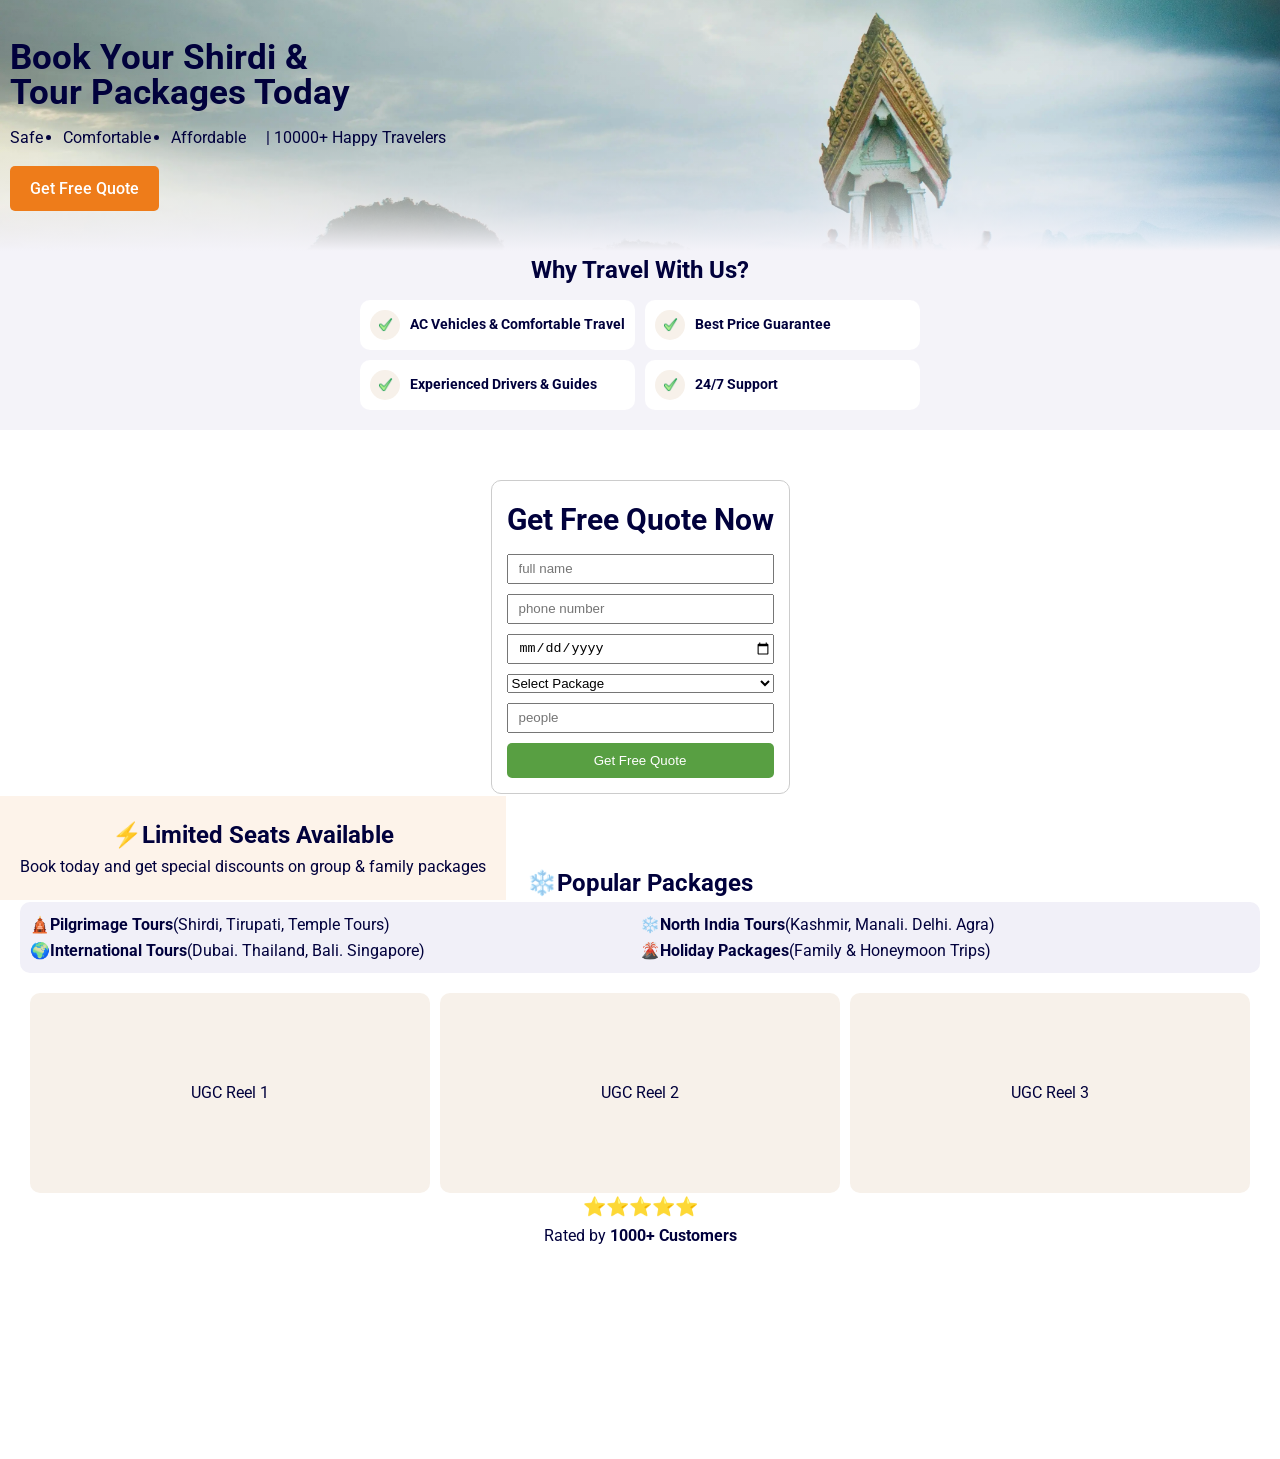
==== index.html @ a878d794 "Update phone form styles and adjust layout for improved user experience" ====
<!doctype html>
<html lang="en">

<head>
    <meta charset="UTF-8" />
    <meta name="viewport" content="width=device-width, initial-scale=1.0" />
    <title>Document</title>
    <link rel="preconnect" href="https://fonts.googleapis.com" />
    <link rel="preconnect" href="https://fonts.gstatic.com" crossorigin />
    <link href="https://fonts.googleapis.com/css2?family=Roboto:wght@100..900&display=swap" rel="stylesheet" />
    <link rel="stylesheet" href="./css/main.css" />
</head>

<body>
    <main>
        <section class="hero-section">
            <h1>
                Book Your Shirdi & <br />
                Tour Packages Today
            </h1>
            <ul class="pointers">
                <li class="point">Safe</li>
                <li class="point">Comfortable</li>
                <li class="point">affordable</li>
                <p> <span>|</span> 10000+ Happy Travelers</;>
            </ul>

            <a class="btn btn-primary" href="#formArea">Get Free Quote</a>
        </section>

        <section class="why-with-us">
            <h2>Why Travel With Us?</h2>
            <div class="reasons">
                <div class="reason-card">
                    <div class="icon">
                        <img src="./images/check-mark.webp" alt="">
                    </div>
                    <h4>AC Vehicles &
                        Comfortable Travel</h4>
                </div>
                <div class="reason-card">
                    <div class="icon">
                        <img src="./images/check-mark.webp" alt="">
                    </div>
                    <h4>Best Price
                        Guarantee</h4>

                </div>
                <div class="reason-card">
                    <div class="icon">
                        <img src="./images/check-mark.webp" alt="">
                    </div>
                    <h4>Experienced Drivers & Guides</h4>
                </div>
                <div class="reason-card">
                    <div class="icon">
                        <img src="./images/check-mark.webp" alt="">
                    </div>
                    <h4>24/7 Support</h4>
                </div>
            </div>
        </section>


        <div class="phone-form" id="formArea">
            <form action="">
                <h5>Get Free Quote Now</h5>
                <input type="text" name="name" placeholder="full name" id="">
                <input type="number" name="name" placeholder="phone number" id="">
                <input type="date" name="name" placeholder="phone number" id="">
                <select name="" id="">
                    <option value="0">Select Package</option>
                    <option value="1">Pilgrimage Tours</option>
                    <option value="2">North India Tours</option>
                    <option value="3">International Tours</option>
                    <option value="4">Holiday Packages</option>
                </select>
                <input type="number" name="people" placeholder="people" id="">
                <button type="submit" class="btn btn-success">Get Free Quote</button>

            </form>
        </div>


        <section class="popular">
            <h2>❄️Popular Packages</h2>

            <div class="popular-container">
                <div class="left">
                    <div class="popular-card">
                        <span>🛕</span>
                        <div class="text-container">
                            <h4>Pilgrimage Tours</h4>
                            <p>(Shirdi, Tirupati, Temple Tours)</p>
                        </div>
                    </div>
                    <div class="popular-card">
                        <span>❄️</span>
                        <div class="text-container">
                            <h4>North India Tours</h4>
                            <p>(Kashmir, Manali. Delhi. Agra)</p>
                        </div>
                    </div>
                    <div class="popular-card">
                        <span>🌍</span>
                        <div class="text-container">
                            <h4>International Tours</h4>
                            <p>(Dubai. Thailand, Bali. Singapore)</p>
                        </div>
                    </div>
                    <div class="popular-card">
                        <span>🌋</span>
                        <div class="text-container">
                            <h4>Holiday Packages</h4>
                            <p>(Family & Honeymoon Trips)</p>
                        </div>
                    </div>
                </div>
                <div class="right">
                    <div class="reels-container">
                        <div class="reel">
                            <p>UGC Reel 1</p>
                        </div>
                        <div class="reel">
                            <p>UGC Reel 2</p>
                        </div>
                        <div class="reel">
                            <p>UGC Reel 3</p>
                        </div>
                    </div>
                    <div class="star-container">
                        <h3>⭐⭐⭐⭐⭐</h3>
                        <p>Rated by <strong>1000+ Customers</strong></p>
                    </div>
                </div>
            </div>

        </section>


        <section class="limited">
            <h2>⚡Limited Seats Available</h2>
            <p>Book today and get special discounts on group & family packages</p>
        </section>


        <section class="get-quote">
            <div class="left">
                <h2>Get Free Quote Now</h2>
                <ul>
                    <li>Full Name</li>
                    <li>Phone Number</li>
                    <li>Travel Date</li>
                    <li>Number of People</li>
                </ul>
            </div>
            <div class="right">
                <h5>Get Free Quote Now</h5>
                <form action="">

                    <input type="text" name="name" placeholder="full name" id="">
                    <input type="number" name="name" placeholder="phone number" id="">
                    <input type="date" name="name" placeholder="phone number" id="">
                    <select name="" id="">
                        <option value="0">Select Package</option>
                        <option value="1">Pilgrimage Tours</option>
                        <option value="2">North India Tours</option>
                        <option value="3">International Tours</option>
                        <option value="4">Holiday Packages</option>
                    </select>
                    <input type="number" name="people" placeholder="people" id="">
                    <button type="submit" class="btn btn-success">Get Free Quote</button>

                </form>
            </div>
        </section>

    </main>
</body>

</html>
---- css/main.css ----
:root {
  --base: #f4f3f9;
  --primary: #ee7c1a;
  --text: #01013c;
  --body-font: "Roboto", sans-serif;
  --header-font: "Roboto", sans-serif;
}

*,
*::before,
*::after {
  margin: 0;
  padding: 0;
  box-sizing: border-box;
}

body {
  font-family: var(--body-font);
  background-color: var(--base);
  color: var(--text);
  line-height: 1.6;
}

.container {
  width: 90%;
  max-width: 1200px;
  margin: 0 auto;
}

input {
  height: 30px;
  padding-inline-start: 10px;
}

.btn {
  display: inline-block;
  padding: 10px 20px;
  background-color: var(--primary);
  color: #ffffff;
  text-decoration: none;
  border-radius: 5px;
  transition: background-color 0.3s ease;
  border: none;
  font-weight: 500;
}
.btn:hover {
  cursor: pointer;
  background-color: #01013c;
}
.btn.btn-success {
  background: #589f42;
}

.hero-section {
  background: linear-gradient(180deg, rgba(249, 245, 225, 0.147) 0%, rgba(245, 138, 92, 0) 50%, rgba(244, 243, 249, 0.3411764706) 70%, #f4f3f9 100%), url("../images/image2.webp");
  background-position: center;
  background-size: cover;
  background-repeat: no-repeat;
  padding: 40px 10px;
  display: flex;
  flex-direction: column;
  gap: 15px;
  align-items: flex-start;
}
.hero-section h1 {
  font-size: 35px;
  line-height: 1;
}
.hero-section .pointers {
  display: flex;
  flex-wrap: wrap;
  width: 70%;
  gap: 10px 20px;
}
.hero-section .pointers .point {
  text-transform: capitalize;
  list-style: none;
}
.hero-section .pointers .point:nth-child(2) {
  list-style: disc !important;
}
.hero-section .pointers .point:nth-child(3) {
  list-style: disc !important;
}

.why-with-us {
  display: flex;
  flex-direction: column;
  justify-content: center;
  align-items: center;
  margin-block-start: -20px;
  padding: 20px 20px;
  border-top: none;
}
.why-with-us .reasons {
  margin-top: 10px;
  display: grid;
  grid-template-columns: repeat(2, 1fr);
  gap: 10px;
}
.why-with-us .reasons .reason-card {
  padding: 10px;
  background: #fff;
  display: grid;
  grid-template-columns: auto 1fr;
  justify-content: center;
  align-items: center;
  gap: 10px;
  border-radius: 10px;
}
.why-with-us .reasons .reason-card .icon {
  background: #f7f1ea;
  width: 30px;
  height: 30px;
  display: flex;
  justify-content: center;
  align-items: center;
  border-radius: 50%;
}
.why-with-us .reasons .reason-card .icon img {
  width: 50%;
  height: 50%;
}
.why-with-us .reasons .reason-card h4 {
  font-size: 14px;
}

.phone-form {
  display: flex;
  flex-direction: column;
  align-items: center;
  justify-content: center;
  background: #fff;
  padding: 40px 0;
}
.phone-form h5 {
  text-align: center;
  font-size: 30px;
}
.phone-form form {
  margin-top: 10px;
  border: 1px solid #ccc;
  padding: 15px;
  border-radius: 10px;
  display: flex;
  flex-direction: column;
  gap: 10px;
}

.popular {
  background: #fff;
  padding: 30px 20px 200px 20px;
}
.popular h2 {
  text-align: center;
}
.popular .popular-container {
  display: grid;
  grid-template-columns: repeat(1, 1fr);
  gap: 10px;
}
.popular .popular-container .left {
  background: #f1f0f8;
  border-radius: 10px;
  padding: 10px;
  display: grid;
  grid-template-columns: repeat(2, 1fr);
}
.popular .popular-container .left .popular-card {
  display: flex;
}
.popular .popular-container .left .popular-card .text-container {
  display: flex;
  flex-wrap: wrap;
}
.popular .popular-container .right {
  border-radius: 10px;
  padding: 10px;
}
.popular .popular-container .right .reels-container {
  display: grid;
  grid-template-columns: repeat(3, 1fr);
  gap: 10px;
}
.popular .popular-container .right .reels-container .reel {
  height: 200px;
  display: flex;
  justify-content: center;
  align-items: center;
  text-align: center;
  border-radius: 10px;
  background: #f7f1ea;
}
.popular .popular-container .right .star-container {
  display: flex;
  justify-content: center;
  align-items: center;
  flex-direction: column;
  text-align: center;
}

.limited {
  display: flex;
  justify-content: center;
  align-items: center;
  text-align: center;
  flex-direction: column;
  background: #fdf3ea;
  padding: 20px;
  position: fixed;
  bottom: 0px;
}

.get-quote {
  display: flex;
  align-items: center;
  justify-content: center;
  background: #fff;
  padding: 40px 0;
  flex-wrap: wrap;
  display: none;
}
.get-quote .left ul {
  list-style: disc !important;
}
.get-quote .right {
  border: 1px solid #ccc;
  padding: 15px;
  border-radius: 10px;
  display: flex;
  flex-direction: column;
  gap: 10px;
}
.get-quote .right form {
  display: flex;
  flex-direction: column;
  gap: 10px;
}/*# sourceMappingURL=main.css.map */
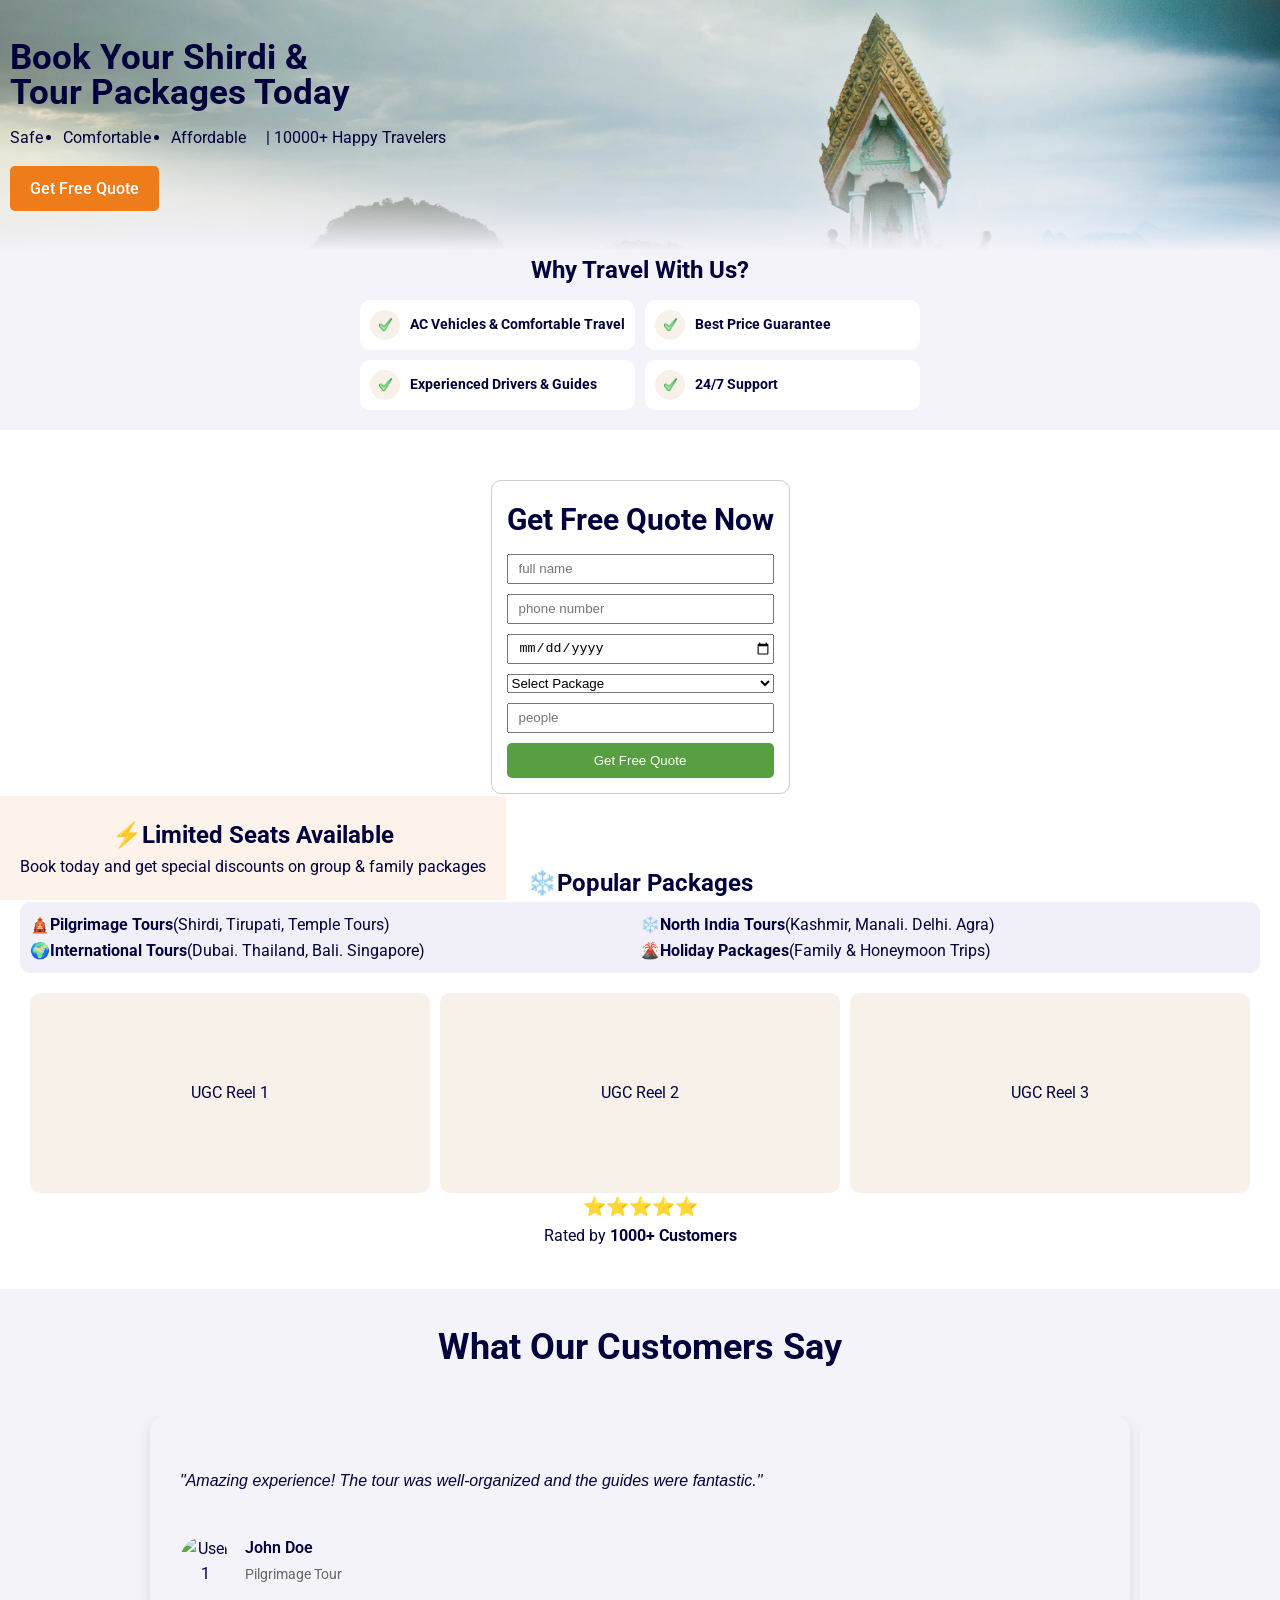
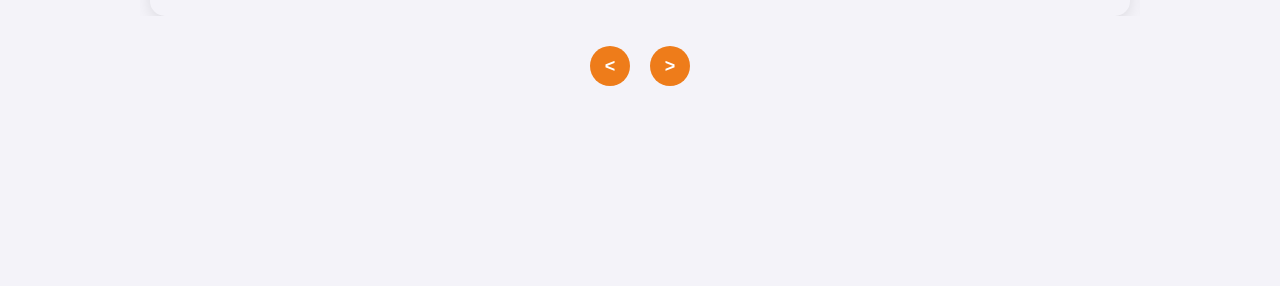
==== commit a890331c: "Add testimonials section with slider functionality and update styles" ====
--- a/index.html
+++ b/index.html
@@ -138,6 +138,152 @@
         </section>
 
 
+        <section class="testimonials">
+            <h2>What Our Customers Say</h2>
+            <div class="testimonial-slider">
+                <div class="testimonial-track">
+                    <div class="testimonial-card">
+                        <div class="testimonial-content">
+                            <p>"Amazing experience! The tour was well-organized and the guides were fantastic."</p>
+                            <div class="testimonial-author">
+                                <img src="./images/user1.jpg" alt="User 1">
+                                <div>
+                                    <h4>John Doe</h4>
+                                    <span>Pilgrimage Tour</span>
+                                </div>
+                            </div>
+                        </div>
+                    </div>
+                    <div class="testimonial-card">
+                        <div class="testimonial-content">
+                            <p>"Best travel agency ever! Safe, comfortable, and affordable. Highly recommend!"</p>
+                            <div class="testimonial-author">
+                                <img src="./images/user2.jpg" alt="User 2">
+                                <div>
+                                    <h4>Jane Smith</h4>
+                                    <span>North India Tour</span>
+                                </div>
+                            </div>
+                        </div>
+                    </div>
+                    <div class="testimonial-card">
+                        <div class="testimonial-content">
+                            <p>"The international tour was unforgettable. Great service and beautiful destinations."</p>
+                            <div class="testimonial-author">
+                                <img src="./images/user3.jpg" alt="User 3">
+                                <div>
+                                    <h4>Mike Johnson</h4>
+                                    <span>International Tour</span>
+                                </div>
+                            </div>
+                        </div>
+                    </div>
+                    <div class="testimonial-card">
+                        <div class="testimonial-content">
+                            <p>"Family trip was perfect. Everything was taken care of. Thank you!"</p>
+                            <div class="testimonial-author">
+                                <img src="./images/user4.jpg" alt="User 4">
+                                <div>
+                                    <h4>Sarah Wilson</h4>
+                                    <span>Holiday Package</span>
+                                </div>
+                            </div>
+                        </div>
+                    </div>
+                    <div class="testimonial-card">
+                        <div class="testimonial-content">
+                            <p>"Professional drivers and experienced guides made our pilgrimage memorable."</p>
+                            <div class="testimonial-author">
+                                <img src="./images/user5.jpg" alt="User 5">
+                                <div>
+                                    <h4>David Brown</h4>
+                                    <span>Pilgrimage Tour</span>
+                                </div>
+                            </div>
+                        </div>
+                    </div>
+                    <div class="testimonial-card">
+                        <div class="testimonial-content">
+                            <p>"Kashmir was breathtaking! The agency handled everything smoothly."</p>
+                            <div class="testimonial-author">
+                                <img src="./images/user6.jpg" alt="User 6">
+                                <div>
+                                    <h4>Emily Davis</h4>
+                                    <span>North India Tour</span>
+                                </div>
+                            </div>
+                        </div>
+                    </div>
+                    <div class="testimonial-card">
+                        <div class="testimonial-content">
+                            <p>"Dubai trip exceeded expectations. Luxury and comfort at its best."</p>
+                            <div class="testimonial-author">
+                                <img src="./images/user7.jpg" alt="User 7">
+                                <div>
+                                    <h4>Chris Taylor</h4>
+                                    <span>International Tour</span>
+                                </div>
+                            </div>
+                        </div>
+                    </div>
+                    <div class="testimonial-card">
+                        <div class="testimonial-content">
+                            <p>"Honeymoon package was romantic and stress-free. Will book again!"</p>
+                            <div class="testimonial-author">
+                                <img src="./images/user8.jpg" alt="User 8">
+                                <div>
+                                    <h4>Amy Anderson</h4>
+                                    <span>Holiday Package</span>
+                                </div>
+                            </div>
+                        </div>
+                    </div>
+                    <!-- Duplicate first 3 cards for seamless loop on desktop -->
+                    <div class="testimonial-card">
+                        <div class="testimonial-content">
+                            <p>"Amazing experience! The tour was well-organized and the guides were fantastic."</p>
+                            <div class="testimonial-author">
+                                <img src="./images/user1.jpg" alt="User 1">
+                                <div>
+                                    <h4>John Doe</h4>
+                                    <span>Pilgrimage Tour</span>
+                                </div>
+                            </div>
+                        </div>
+                    </div>
+                    <div class="testimonial-card">
+                        <div class="testimonial-content">
+                            <p>"Best travel agency ever! Safe, comfortable, and affordable. Highly recommend!"</p>
+                            <div class="testimonial-author">
+                                <img src="./images/user2.jpg" alt="User 2">
+                                <div>
+                                    <h4>Jane Smith</h4>
+                                    <span>North India Tour</span>
+                                </div>
+                            </div>
+                        </div>
+                    </div>
+                    <div class="testimonial-card">
+                        <div class="testimonial-content">
+                            <p>"The international tour was unforgettable. Great service and beautiful destinations."</p>
+                            <div class="testimonial-author">
+                                <img src="./images/user3.jpg" alt="User 3">
+                                <div>
+                                    <h4>Mike Johnson</h4>
+                                    <span>International Tour</span>
+                                </div>
+                            </div>
+                        </div>
+                    </div>
+                </div>
+            </div>
+            <div class="slider-controls">
+                <button class="prev-btn">&lt;</button>
+                <button class="next-btn">&gt;</button>
+            </div>
+        </section>
+
+
         <section class="limited">
             <h2>⚡Limited Seats Available</h2>
             <p>Book today and get special discounts on group & family packages</p>
@@ -176,6 +322,7 @@
         </section>
 
     </main>
+    <script src="./script.js"></script>
 </body>
 
 </html>
--- a/css/main.css
+++ b/css/main.css
@@ -149,7 +149,7 @@
 
 .popular {
   background: #fff;
-  padding: 30px 20px 200px 20px;
+  padding: 30px 20px;
 }
 .popular h2 {
   text-align: center;
@@ -197,6 +197,100 @@
   align-items: center;
   flex-direction: column;
   text-align: center;
+}
+
+.testimonials {
+  background: var(--light-bg);
+  padding: 30px 20px 200px 20px;
+  text-align: center;
+}
+.testimonials h2 {
+  font-size: 36px;
+  font-weight: 700;
+  color: var(--text);
+  margin-bottom: 40px;
+}
+.testimonials .testimonial-slider {
+  overflow: hidden;
+  position: relative;
+  width: 100%;
+  max-width: 1000px;
+  margin: 0 auto;
+}
+.testimonials .testimonial-track {
+  display: flex;
+  transition: transform 0.5s ease-in-out;
+}
+.testimonials .testimonial-card {
+  flex: 0 0 100%;
+  padding: 0 10px;
+  box-sizing: border-box;
+}
+.testimonials .testimonial-card .testimonial-content {
+  background: var(--accent-bg);
+  padding: 30px;
+  border-radius: 15px;
+  box-shadow: 0 4px 15px rgba(0, 0, 0, 0.1);
+  height: 200px;
+  display: flex;
+  flex-direction: column;
+  justify-content: space-between;
+}
+.testimonials .testimonial-card .testimonial-content p {
+  font-size: 16px;
+  font-style: italic;
+  color: var(--text);
+  margin: 0;
+  flex-grow: 1;
+  display: flex;
+  align-items: center;
+}
+.testimonials .testimonial-card .testimonial-content .testimonial-author {
+  display: flex;
+  align-items: center;
+  gap: 15px;
+  margin-top: 20px;
+}
+.testimonials .testimonial-card .testimonial-content .testimonial-author img {
+  width: 50px;
+  height: 50px;
+  border-radius: 50%;
+  -o-object-fit: cover;
+     object-fit: cover;
+}
+.testimonials .testimonial-card .testimonial-content .testimonial-author div {
+  text-align: left;
+}
+.testimonials .testimonial-card .testimonial-content .testimonial-author div h4 {
+  font-size: 16px;
+  font-weight: 600;
+  color: var(--text);
+  margin: 0;
+}
+.testimonials .testimonial-card .testimonial-content .testimonial-author div span {
+  font-size: 14px;
+  color: #666;
+}
+.testimonials .slider-controls {
+  margin-top: 30px;
+  display: flex;
+  justify-content: center;
+  gap: 20px;
+}
+.testimonials .slider-controls button {
+  background: var(--primary);
+  color: white;
+  border: none;
+  width: 40px;
+  height: 40px;
+  border-radius: 50%;
+  cursor: pointer;
+  font-size: 18px;
+  font-weight: bold;
+  transition: background-color 0.3s ease;
+}
+.testimonials .slider-controls button:hover {
+  background: var(--text);
 }
 
 .limited {
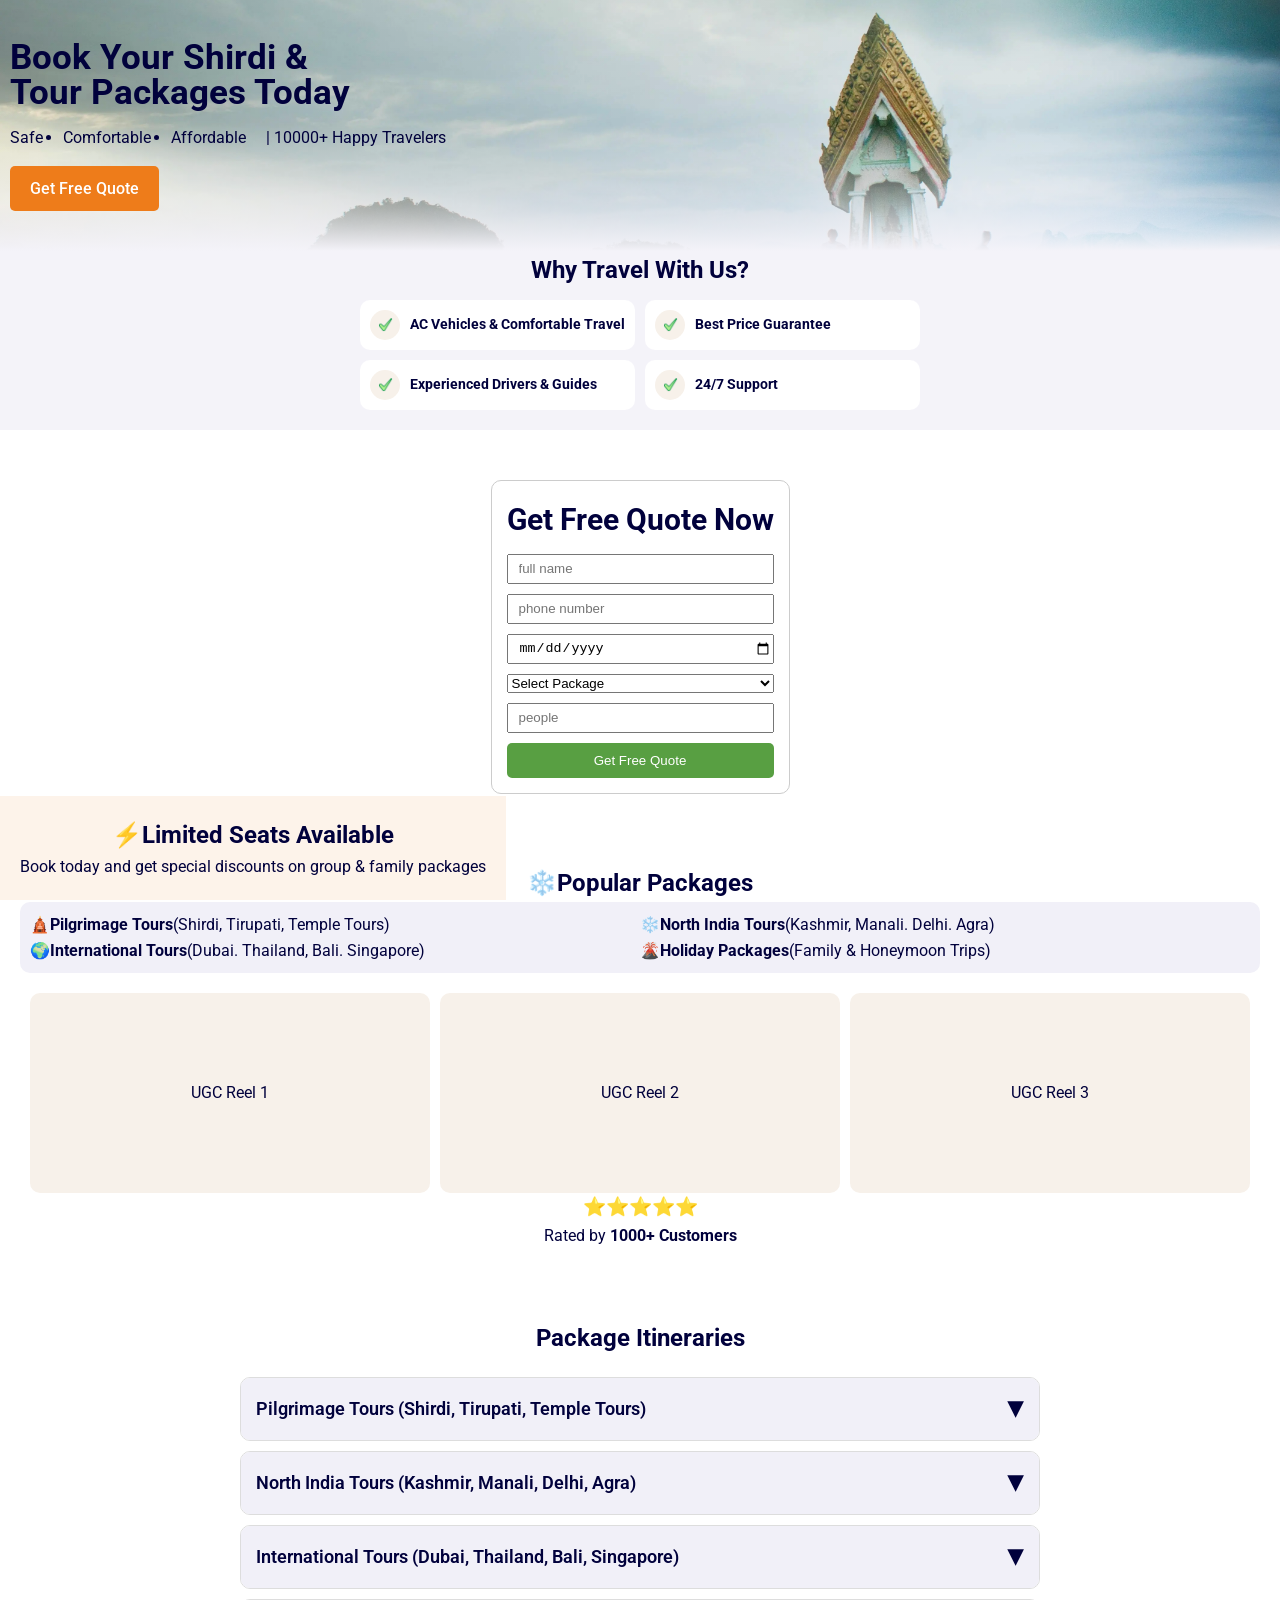
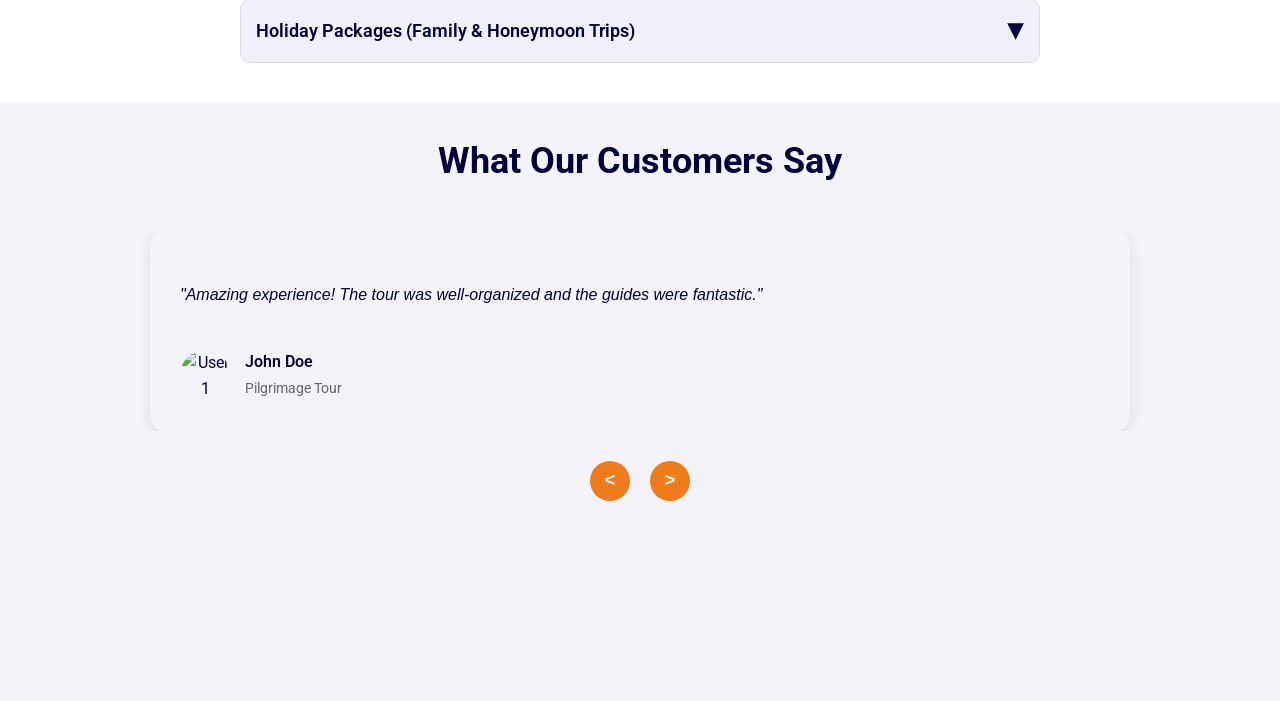
==== commit eca932de: "Add itineraries section with accordion functionality and styles" ====
--- a/index.html
+++ b/index.html
@@ -138,6 +138,109 @@
         </section>
 
 
+        <section class="itineraries">
+            <h2>Package Itineraries</h2>
+            <div class="accordion-container">
+                <div class="accordion-item">
+                    <h3 class="accordion-header">Pilgrimage Tours (Shirdi, Tirupati, Temple Tours)<span
+                            class="arrow">▶</span></h3>
+                    <div class="accordion-content">
+                        <div class="day">
+                            <h4>Day 1: Arrival and Shirdi Visit</h4>
+                            <p>Arrival at Shirdi, visit Sai Baba Temple, evening aarti.</p>
+                        </div>
+                        <div class="day">
+                            <h4>Day 2: Tirupati Balaji Temple</h4>
+                            <p>Travel to Tirupati, darshan at Balaji Temple, accommodation.</p>
+                        </div>
+                        <div class="day">
+                            <h4>Day 3: Local Temples and Departure</h4>
+                            <p>Visit local temples, return journey.</p>
+                        </div>
+                    </div>
+                </div>
+                <div class="accordion-item">
+                    <h3 class="accordion-header">North India Tours (Kashmir, Manali, Delhi, Agra)<span
+                            class="arrow">▶</span></h3>
+                    <div class="accordion-content">
+                        <div class="day">
+                            <h4>Day 1: Delhi Arrival</h4>
+                            <p>Arrival in Delhi, visit Red Fort and India Gate.</p>
+                        </div>
+                        <div class="day">
+                            <h4>Day 2: Agra Taj Mahal</h4>
+                            <p>Travel to Agra, visit Taj Mahal and Agra Fort.</p>
+                        </div>
+                        <div class="day">
+                            <h4>Day 3: Manali</h4>
+                            <p>Fly to Manali, enjoy scenic views and local culture.</p>
+                        </div>
+                        <div class="day">
+                            <h4>Day 4: Kashmir</h4>
+                            <p>Travel to Kashmir, houseboat stay and gardens.</p>
+                        </div>
+                        <div class="day">
+                            <h4>Day 5: Departure</h4>
+                            <p>Return journey from Srinagar.</p>
+                        </div>
+                    </div>
+                </div>
+                <div class="accordion-item">
+                    <h3 class="accordion-header">International Tours (Dubai, Thailand, Bali, Singapore)<span
+                            class="arrow">▶</span></h3>
+                    <div class="accordion-content">
+                        <div class="day">
+                            <h4>Day 1-2: Dubai</h4>
+                            <p>Burj Khalifa, Dubai Mall, desert safari.</p>
+                        </div>
+                        <div class="day">
+                            <h4>Day 3-4: Thailand</h4>
+                            <p>Bangkok temples, Phuket beaches.</p>
+                        </div>
+                        <div class="day">
+                            <h4>Day 5-6: Bali</h4>
+                            <p>Ubud rice terraces, beach relaxation.</p>
+                        </div>
+                        <div class="day">
+                            <h4>Day 7-8: Singapore</h4>
+                            <p>Gardens by the Bay, Sentosa Island.</p>
+                        </div>
+                        <div class="day">
+                            <h4>Day 9: Departure</h4>
+                            <p>Fly back home.</p>
+                        </div>
+                    </div>
+                </div>
+                <div class="accordion-item">
+                    <h3 class="accordion-header">Holiday Packages (Family & Honeymoon Trips)<span class="arrow">▶</span>
+                    </h3>
+                    <div class="accordion-content">
+                        <div class="day">
+                            <h4>Day 1: Arrival and Relaxation</h4>
+                            <p>Arrive at destination, check-in and relax.</p>
+                        </div>
+                        <div class="day">
+                            <h4>Day 2: Sightseeing</h4>
+                            <p>Visit local attractions, family activities.</p>
+                        </div>
+                        <div class="day">
+                            <h4>Day 3: Adventure or Leisure</h4>
+                            <p>Boat ride, hiking, or spa day.</p>
+                        </div>
+                        <div class="day">
+                            <h4>Day 4: Cultural Experience</h4>
+                            <p>Local cuisine, dance shows.</p>
+                        </div>
+                        <div class="day">
+                            <h4>Day 5: Departure</h4>
+                            <p>Memorable farewell.</p>
+                        </div>
+                    </div>
+                </div>
+            </div>
+        </section>
+
+
         <section class="testimonials">
             <h2>What Our Customers Say</h2>
             <div class="testimonial-slider">
--- a/css/main.css
+++ b/css/main.css
@@ -197,6 +197,73 @@
   align-items: center;
   flex-direction: column;
   text-align: center;
+}
+
+.itineraries {
+  background: #fff;
+  padding: 30px 20px;
+}
+.itineraries h2 {
+  text-align: center;
+  margin-bottom: 20px;
+}
+.itineraries .accordion-container {
+  max-width: 800px;
+  margin: 0 auto;
+}
+.itineraries .accordion-item {
+  margin-bottom: 10px;
+  border: 1px solid #ddd;
+  border-radius: 10px;
+  overflow: hidden;
+}
+.itineraries .accordion-item .accordion-header {
+  background: #f1f0f8;
+  padding: 15px;
+  margin: 0;
+  cursor: pointer;
+  font-size: 18px;
+  font-weight: 600;
+  transition: background-color 0.3s ease;
+  display: flex;
+  justify-content: space-between;
+  align-items: center;
+}
+.itineraries .accordion-item .accordion-header:hover {
+  background: #e0e0f0;
+}
+.itineraries .accordion-item .accordion-header .arrow {
+  font-size: 20px;
+  transition: transform 0.3s ease;
+  transform: rotate(90deg);
+}
+.itineraries .accordion-item.active .accordion-header .arrow {
+  transform: rotate(-90deg);
+}
+.itineraries .accordion-item.active .accordion-content {
+  max-height: 1000px;
+}
+.itineraries .accordion-item .accordion-content {
+  max-height: 0;
+  overflow: hidden;
+  transition: max-height 0.3s ease;
+  background: #fafafa;
+}
+.itineraries .accordion-item .accordion-content .day {
+  padding: 15px;
+  border-bottom: 1px solid #eee;
+}
+.itineraries .accordion-item .accordion-content .day:last-child {
+  border-bottom: none;
+}
+.itineraries .accordion-item .accordion-content .day h4 {
+  margin-bottom: 5px;
+  font-size: 16px;
+}
+.itineraries .accordion-item .accordion-content .day p {
+  margin: 0;
+  font-size: 14px;
+  color: #666;
 }
 
 .testimonials {
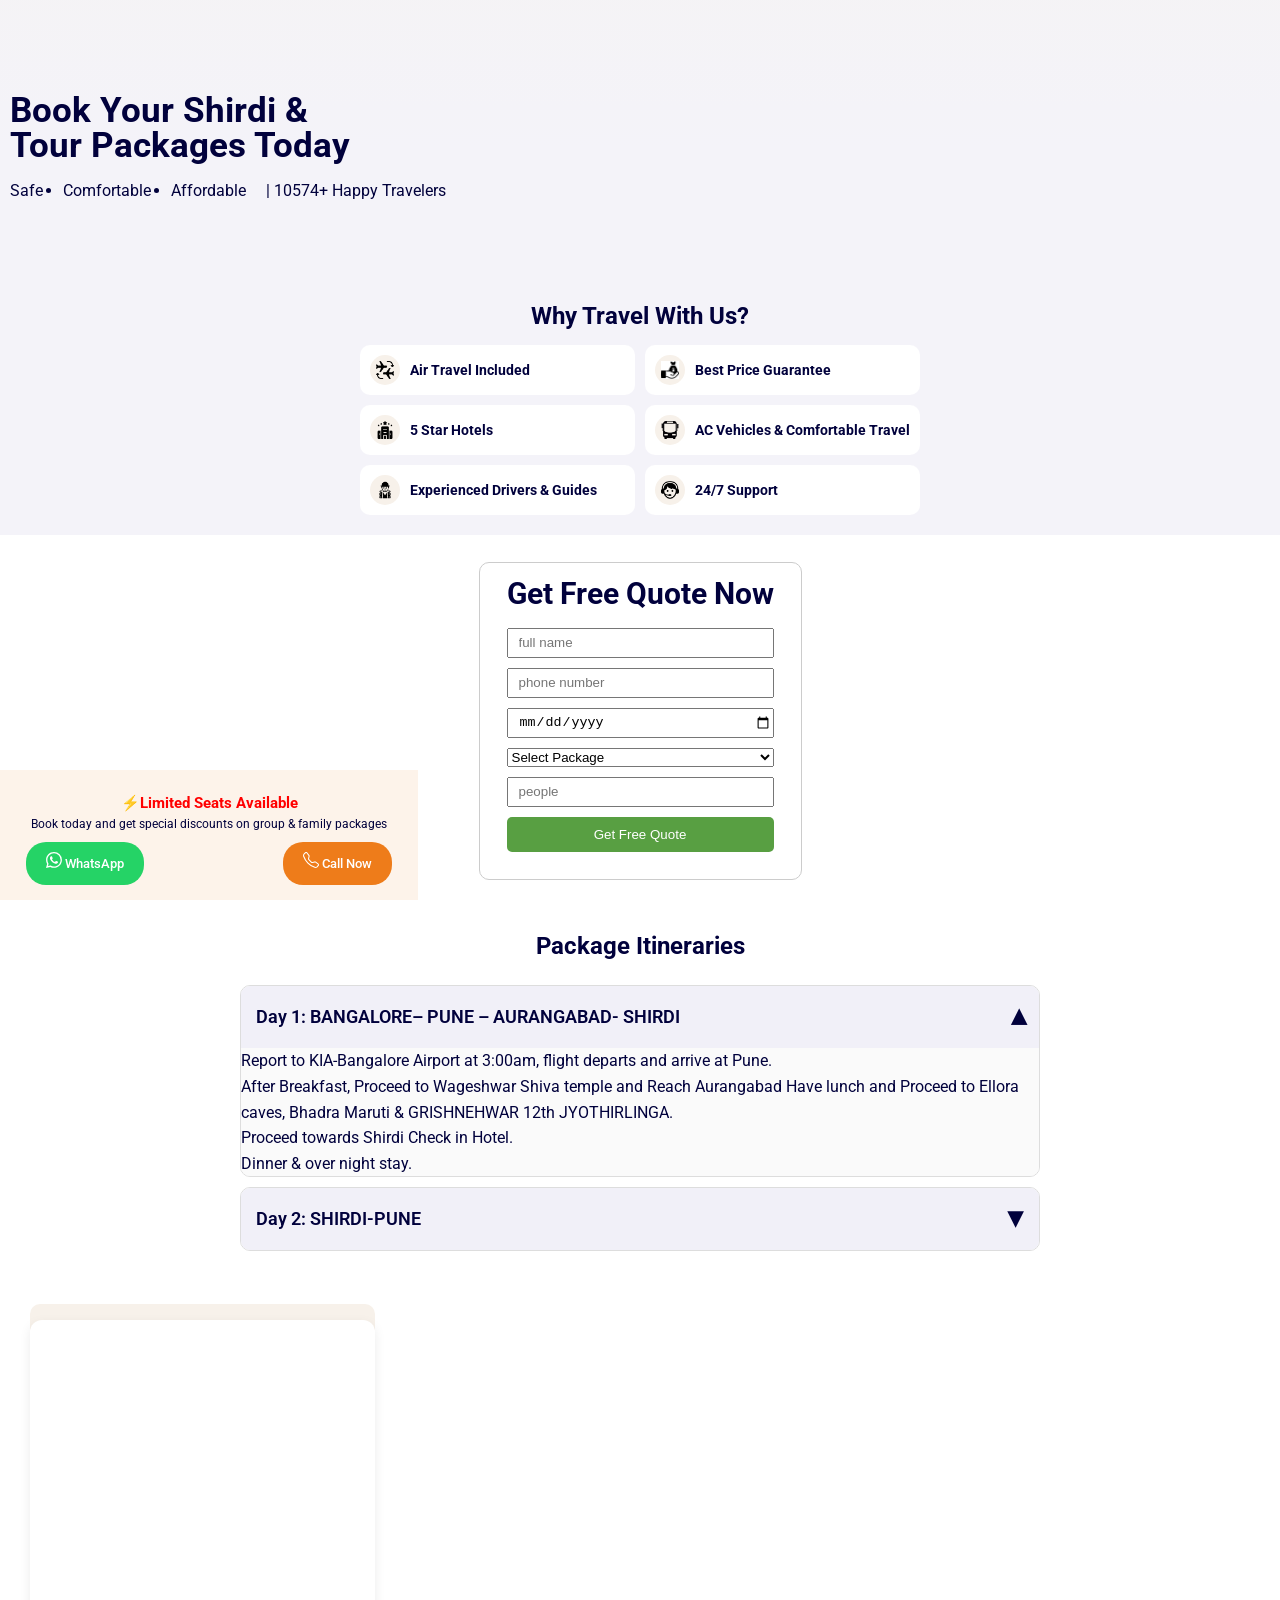
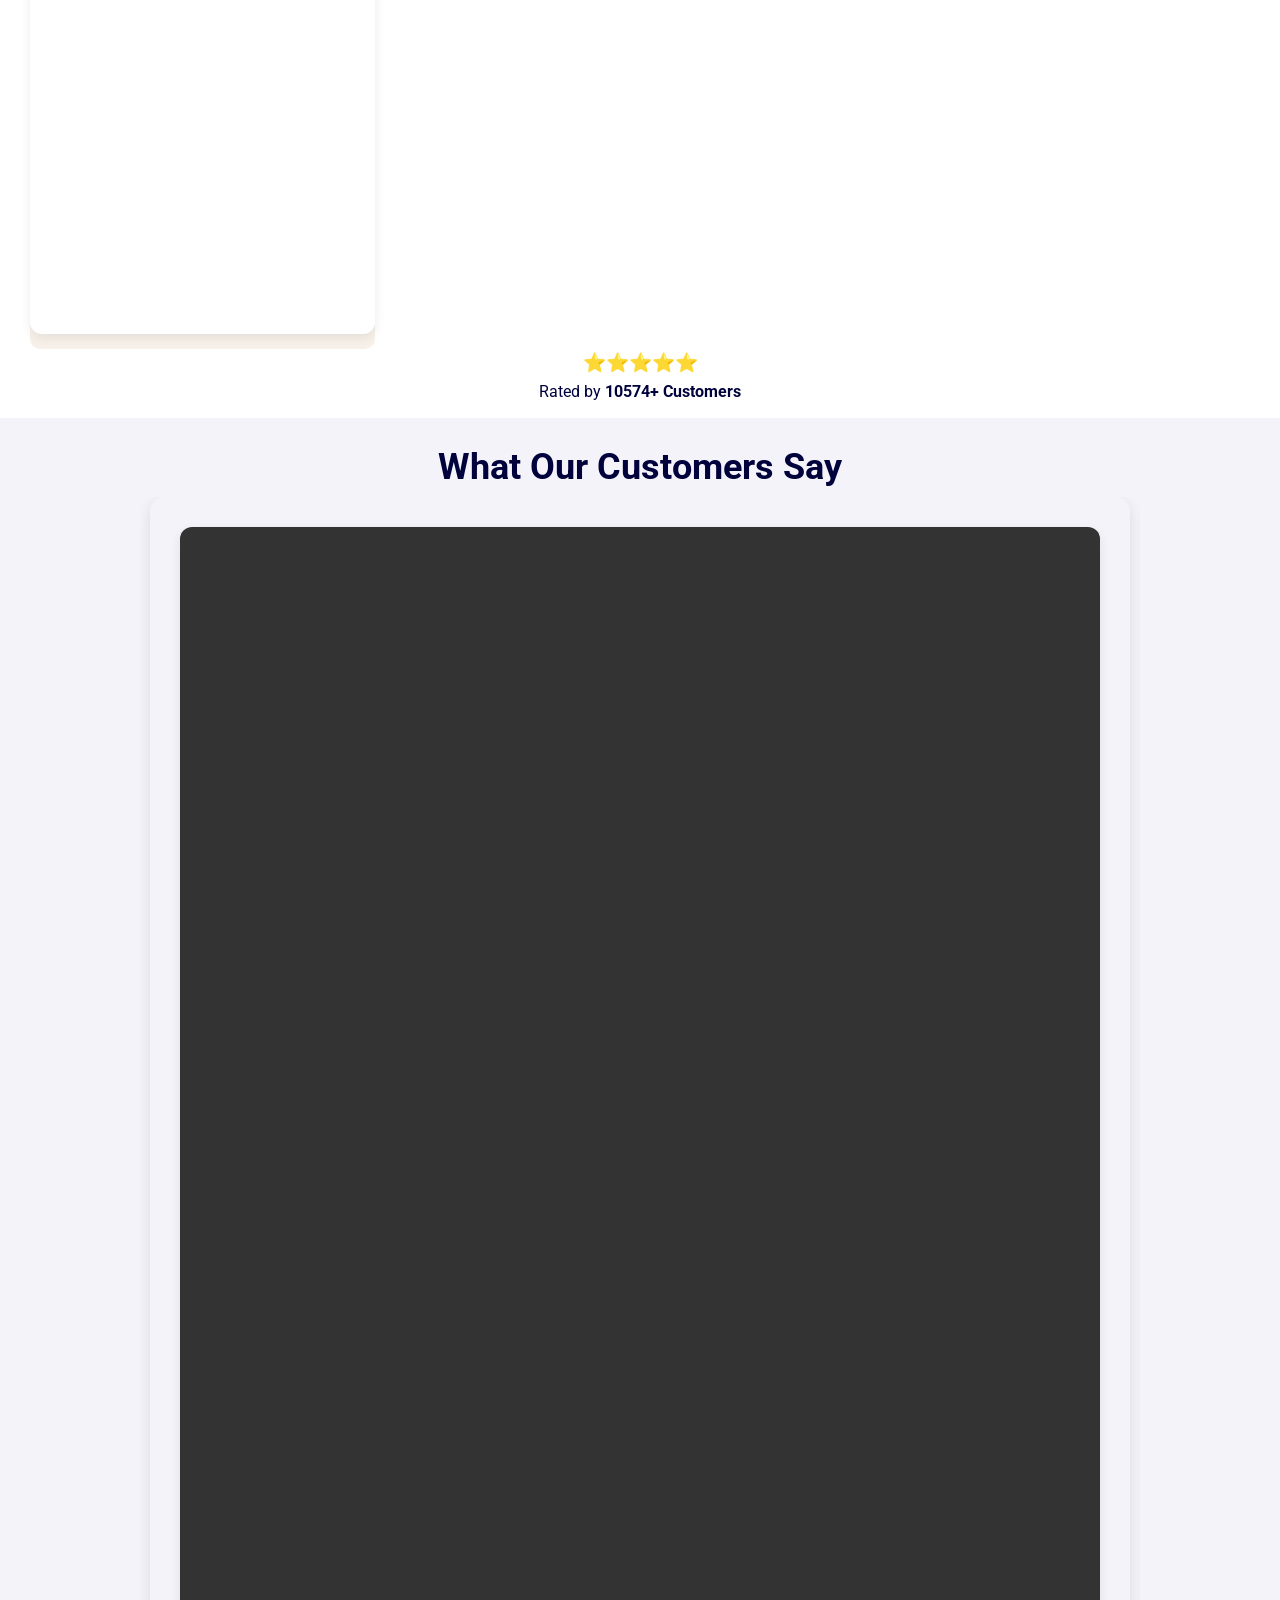
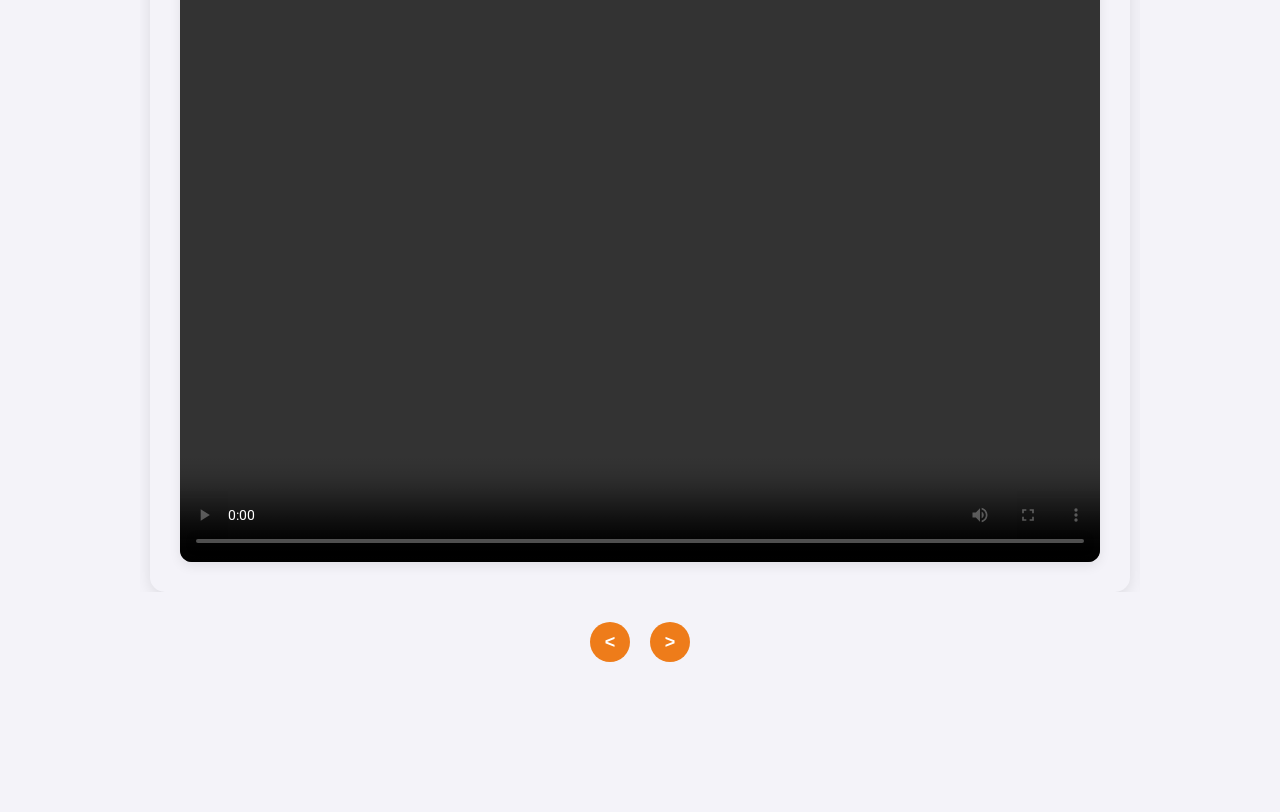
==== commit 7dbd40cf: "feat: Update styles and structure for improved UI/UX - Changed list style to circle in main.scss - U" ====
--- a/index.html
+++ b/index.html
@@ -1,14 +1,63 @@
 <!doctype html>
 <html lang="en">
+
 
 <head>
     <meta charset="UTF-8" />
     <meta name="viewport" content="width=device-width, initial-scale=1.0" />
-    <title>Document</title>
-    <link rel="preconnect" href="https://fonts.googleapis.com" />
-    <link rel="preconnect" href="https://fonts.gstatic.com" crossorigin />
-    <link href="https://fonts.googleapis.com/css2?family=Roboto:wght@100..900&display=swap" rel="stylesheet" />
+    <title>
+        Book Your Shirdi & Tour Packages Today
+    </title>
+    <link rel="shortcut icon" href="images/favicon.png">
+    <link rel="preconnect" href="https://fonts.googleapis.com/" />
+    <link rel="preconnect" href="https://fonts.gstatic.com/" crossorigin />
+    <link href="https://fonts.googleapis.com/css2?family=Roboto:wght@100..900&amp;display=swap" rel="stylesheet" />
     <link rel="stylesheet" href="./css/main.css" />
+    <style>
+        .popular .popular-container .right .reels-container .reel {
+            height: 645px;
+            display: flex;
+            justify-content: center;
+            align-items: center;
+            text-align: center;
+            border-radius: 10px;
+            width: 345px;
+        }
+
+        .ai-media-grid-media-ayvhenzdss0venujjcaigenblocka050248hywf48,
+        .ai-media-grid-video-ayvhenzdss0venujjcaigenblocka050248hywf48 {
+            position: absolute;
+            top: 0;
+            left: 0;
+            width: 100%;
+            height: 100%;
+            object-fit: cover;
+            display: block;
+        }
+
+        .ai-media-grid-vertical-ayvhenzdss0venujjcaigenblocka050248hywf48 {
+            padding-bottom: 177.78%;
+        }
+
+        .ai-media-grid-vertical-ayvhenzdss0venujjcaigenblocka050248hywf48,
+        .ai-media-grid-square-ayvhenzdss0venujjcaigenblocka050248hywf48,
+        .ai-media-grid-text-ayvhenzdss0venujjcaigenblocka050248hywf48,
+        .ai-media-grid-bottom-ayvhenzdss0venujjcaigenblocka050248hywf48 {
+            width: 100%;
+            height: 0;
+            position: relative;
+        }
+
+        .ai-media-grid-block-ayvhenzdss0venujjcaigenblocka050248hywf48 {
+            background-color: #ffffff;
+            border-radius: 12px;
+            box-shadow: 0 4px 12px rgba(0, 0, 0, 0.08);
+            overflow: hidden;
+            position: relative;
+            display: flex;
+            flex-direction: column;
+        }
+    </style>
 </head>
 
 <body>
@@ -22,10 +71,10 @@
                 <li class="point">Safe</li>
                 <li class="point">Comfortable</li>
                 <li class="point">affordable</li>
-                <p> <span>|</span> 10000+ Happy Travelers</;>
+                <p> <span>|</span> 10574+ Happy Travelers</;>
             </ul>
 
-            <a class="btn btn-primary" href="#formArea">Get Free Quote</a>
+            <!--<a class="btn btn-primary" href="#formArea">Get Free Quote</a>-->
         </section>
 
         <section class="why-with-us">
@@ -33,37 +82,56 @@
             <div class="reasons">
                 <div class="reason-card">
                     <div class="icon">
-                        <img src="./images/check-mark.webp" alt="">
-                    </div>
-                    <h4>AC Vehicles &
-                        Comfortable Travel</h4>
-                </div>
-                <div class="reason-card">
-                    <div class="icon">
-                        <img src="./images/check-mark.webp" alt="">
-                    </div>
-                    <h4>Best Price
-                        Guarantee</h4>
-
-                </div>
-                <div class="reason-card">
-                    <div class="icon">
-                        <img src="./images/check-mark.webp" alt="">
+                        <img src="./assets/images/pngIcons/026-transfer.png" alt="">
+                    </div>
+                    <h4>Air Travel Included</h4>
+                </div>
+                <div class="reason-card">
+                    <div class="icon">
+                        <img src="./assets/images/pngIcons/bestPrice.png" alt="">
+                    </div>
+                    <h4>
+                        Best Price
+                        Guarantee
+                    </h4>
+
+                </div>
+                <div class="reason-card">
+
+                    <div class="icon">
+                        <img src="./assets/images/pngIcons/034-hotel-1.png" alt="">
+                    </div>
+                    <h4>5 Star Hotels</h4>
+                </div>
+                <div class="reason-card">
+                    <div class="icon">
+                        <img src="./assets/images/pngIcons/020-bus-1.png" alt="">
+                    </div>
+                    <h4>
+                        AC Vehicles &
+                        Comfortable Travel
+                    </h4>
+                </div>
+
+                <div class="reason-card">
+                    <div class="icon">
+                        <img src="./assets/images/pngIcons/036-tourist.png" alt="">
                     </div>
                     <h4>Experienced Drivers & Guides</h4>
                 </div>
                 <div class="reason-card">
                     <div class="icon">
-                        <img src="./images/check-mark.webp" alt="">
+                        <img src="./assets/images/pngIcons/001-call-center-worker-with-headset.png" alt="">
                     </div>
                     <h4>24/7 Support</h4>
                 </div>
+
             </div>
         </section>
 
 
         <div class="phone-form" id="formArea">
-            <form action="">
+            <form action="#">
                 <h5>Get Free Quote Now</h5>
                 <input type="text" name="name" placeholder="full name" id="">
                 <input type="number" name="name" placeholder="phone number" id="">
@@ -81,163 +149,73 @@
             </form>
         </div>
 
-
-        <section class="popular">
-            <h2>❄️Popular Packages</h2>
-
-            <div class="popular-container">
-                <div class="left">
-                    <div class="popular-card">
-                        <span>🛕</span>
-                        <div class="text-container">
-                            <h4>Pilgrimage Tours</h4>
-                            <p>(Shirdi, Tirupati, Temple Tours)</p>
-                        </div>
-                    </div>
-                    <div class="popular-card">
-                        <span>❄️</span>
-                        <div class="text-container">
-                            <h4>North India Tours</h4>
-                            <p>(Kashmir, Manali. Delhi. Agra)</p>
-                        </div>
-                    </div>
-                    <div class="popular-card">
-                        <span>🌍</span>
-                        <div class="text-container">
-                            <h4>International Tours</h4>
-                            <p>(Dubai. Thailand, Bali. Singapore)</p>
-                        </div>
-                    </div>
-                    <div class="popular-card">
-                        <span>🌋</span>
-                        <div class="text-container">
-                            <h4>Holiday Packages</h4>
-                            <p>(Family & Honeymoon Trips)</p>
-                        </div>
-                    </div>
-                </div>
-                <div class="right">
-                    <div class="reels-container">
-                        <div class="reel">
-                            <p>UGC Reel 1</p>
-                        </div>
-                        <div class="reel">
-                            <p>UGC Reel 2</p>
-                        </div>
-                        <div class="reel">
-                            <p>UGC Reel 3</p>
-                        </div>
-                    </div>
-                    <div class="star-container">
-                        <h3>⭐⭐⭐⭐⭐</h3>
-                        <p>Rated by <strong>1000+ Customers</strong></p>
-                    </div>
-                </div>
-            </div>
-
-        </section>
-
-
         <section class="itineraries">
             <h2>Package Itineraries</h2>
             <div class="accordion-container">
-                <div class="accordion-item">
-                    <h3 class="accordion-header">Pilgrimage Tours (Shirdi, Tirupati, Temple Tours)<span
-                            class="arrow">▶</span></h3>
-                    <div class="accordion-content">
-                        <div class="day">
-                            <h4>Day 1: Arrival and Shirdi Visit</h4>
-                            <p>Arrival at Shirdi, visit Sai Baba Temple, evening aarti.</p>
-                        </div>
-                        <div class="day">
-                            <h4>Day 2: Tirupati Balaji Temple</h4>
-                            <p>Travel to Tirupati, darshan at Balaji Temple, accommodation.</p>
-                        </div>
-                        <div class="day">
-                            <h4>Day 3: Local Temples and Departure</h4>
-                            <p>Visit local temples, return journey.</p>
-                        </div>
-                    </div>
-                </div>
-                <div class="accordion-item">
-                    <h3 class="accordion-header">North India Tours (Kashmir, Manali, Delhi, Agra)<span
-                            class="arrow">▶</span></h3>
-                    <div class="accordion-content">
-                        <div class="day">
-                            <h4>Day 1: Delhi Arrival</h4>
-                            <p>Arrival in Delhi, visit Red Fort and India Gate.</p>
-                        </div>
-                        <div class="day">
-                            <h4>Day 2: Agra Taj Mahal</h4>
-                            <p>Travel to Agra, visit Taj Mahal and Agra Fort.</p>
-                        </div>
-                        <div class="day">
-                            <h4>Day 3: Manali</h4>
-                            <p>Fly to Manali, enjoy scenic views and local culture.</p>
-                        </div>
-                        <div class="day">
-                            <h4>Day 4: Kashmir</h4>
-                            <p>Travel to Kashmir, houseboat stay and gardens.</p>
-                        </div>
-                        <div class="day">
-                            <h4>Day 5: Departure</h4>
-                            <p>Return journey from Srinagar.</p>
-                        </div>
-                    </div>
-                </div>
-                <div class="accordion-item">
-                    <h3 class="accordion-header">International Tours (Dubai, Thailand, Bali, Singapore)<span
-                            class="arrow">▶</span></h3>
-                    <div class="accordion-content">
-                        <div class="day">
-                            <h4>Day 1-2: Dubai</h4>
-                            <p>Burj Khalifa, Dubai Mall, desert safari.</p>
-                        </div>
-                        <div class="day">
-                            <h4>Day 3-4: Thailand</h4>
-                            <p>Bangkok temples, Phuket beaches.</p>
-                        </div>
-                        <div class="day">
-                            <h4>Day 5-6: Bali</h4>
-                            <p>Ubud rice terraces, beach relaxation.</p>
-                        </div>
-                        <div class="day">
-                            <h4>Day 7-8: Singapore</h4>
-                            <p>Gardens by the Bay, Sentosa Island.</p>
-                        </div>
-                        <div class="day">
-                            <h4>Day 9: Departure</h4>
-                            <p>Fly back home.</p>
-                        </div>
-                    </div>
-                </div>
-                <div class="accordion-item">
-                    <h3 class="accordion-header">Holiday Packages (Family & Honeymoon Trips)<span class="arrow">▶</span>
+                <div class="accordion-item active">
+                    <h3 class="accordion-header">
+                        Day 1: BANGALORE– PUNE – AURANGABAD- SHIRDI<span class="arrow">▶</span>
                     </h3>
                     <div class="accordion-content">
-                        <div class="day">
-                            <h4>Day 1: Arrival and Relaxation</h4>
-                            <p>Arrive at destination, check-in and relax.</p>
-                        </div>
-                        <div class="day">
-                            <h4>Day 2: Sightseeing</h4>
-                            <p>Visit local attractions, family activities.</p>
-                        </div>
-                        <div class="day">
-                            <h4>Day 3: Adventure or Leisure</h4>
-                            <p>Boat ride, hiking, or spa day.</p>
-                        </div>
-                        <div class="day">
-                            <h4>Day 4: Cultural Experience</h4>
-                            <p>Local cuisine, dance shows.</p>
-                        </div>
-                        <div class="day">
-                            <h4>Day 5: Departure</h4>
-                            <p>Memorable farewell.</p>
-                        </div>
-                    </div>
-                </div>
-            </div>
+                        <!--<h3>BANGALORE– PUNE – AURANGABAD- SHIRDI</h3>-->
+                        <ul>
+                            <li>Report to KIA-Bangalore Airport at 3:00am, flight departs and arrive at Pune.</li>
+                            <li>
+                                After Breakfast, Proceed to Wageshwar Shiva temple and Reach Aurangabad Have lunch
+                                and Proceed to Ellora caves, Bhadra Maruti & GRISHNEHWAR 12th JYOTHIRLINGA.
+                            </li>
+                            <li>Proceed towards Shirdi Check in Hotel.</li>
+                            <li>Dinner & over night stay.</li>
+                        </ul>
+                    </div>
+                </div>
+                <div class="accordion-item">
+                    <h3 class="accordion-header">
+                        Day 2: SHIRDI-PUNE<span class="arrow">▶</span>
+                    </h3>
+                    <div class="accordion-content">
+                        <!--<h3>SHIRDI-PUNE</h3>-->
+                        <ul>
+                            <li>
+                                Early morning VIP darshan at Shirdi Sai baba temple
+                                Have breakfast at hotel and Have free time for shopping Checkout And Lunch
+                            </li>
+                            <li>
+                                Later proceed to Shanishignapur and Ranjangaon Ganapati Temple.
+                            </li>
+                            <li>Dinner And proceed to Pune airport For mid night flight to Bengaluru.</li>
+                            <li>Departure to KIA with sweet memories of SaiShub Tours.</li>
+                        </ul>
+                    </div>
+                </div>
+
+            </div>
+        </section>
+
+
+        <section class="popular">
+            <div class="popular-container">
+
+                <div class="right">
+                    <div class="reels-container">
+
+                        <div class="reel">
+                            <div
+                                class="ai-media-grid-block-ayvhenzdss0venujjcaigenblocka050248hywf48 ai-media-grid-vertical-ayvhenzdss0venujjcaigenblocka050248hywf48">
+                                <video class="ai-media-grid-video-ayvhenzdss0venujjcaigenblocka050248hywf48" autoplay=""
+                                    muted="" loop="" playsinline="">
+                                    <source src="./assets/reels/Shirdi.mp4" type="video/mp4">
+                                </video>
+                            </div>
+                        </div>
+                    </div>
+                    <div class="star-container">
+                        <h3>⭐⭐⭐⭐⭐</h3>
+                        <p>Rated by <strong>10574+ Customers</strong></p>
+                    </div>
+                </div>
+            </div>
+
         </section>
 
 
@@ -247,134 +225,103 @@
                 <div class="testimonial-track">
                     <div class="testimonial-card">
                         <div class="testimonial-content">
-                            <p>"Amazing experience! The tour was well-organized and the guides were fantastic."</p>
-                            <div class="testimonial-author">
-                                <img src="./images/user1.jpg" alt="User 1">
-                                <div>
-                                    <h4>John Doe</h4>
-                                    <span>Pilgrimage Tour</span>
-                                </div>
-                            </div>
-                        </div>
-                    </div>
-                    <div class="testimonial-card">
-                        <div class="testimonial-content">
-                            <p>"Best travel agency ever! Safe, comfortable, and affordable. Highly recommend!"</p>
-                            <div class="testimonial-author">
-                                <img src="./images/user2.jpg" alt="User 2">
-                                <div>
-                                    <h4>Jane Smith</h4>
-                                    <span>North India Tour</span>
-                                </div>
-                            </div>
-                        </div>
-                    </div>
-                    <div class="testimonial-card">
-                        <div class="testimonial-content">
-                            <p>"The international tour was unforgettable. Great service and beautiful destinations."</p>
-                            <div class="testimonial-author">
-                                <img src="./images/user3.jpg" alt="User 3">
-                                <div>
-                                    <h4>Mike Johnson</h4>
-                                    <span>International Tour</span>
-                                </div>
-                            </div>
-                        </div>
-                    </div>
-                    <div class="testimonial-card">
-                        <div class="testimonial-content">
-                            <p>"Family trip was perfect. Everything was taken care of. Thank you!"</p>
-                            <div class="testimonial-author">
-                                <img src="./images/user4.jpg" alt="User 4">
-                                <div>
-                                    <h4>Sarah Wilson</h4>
-                                    <span>Holiday Package</span>
-                                </div>
-                            </div>
-                        </div>
-                    </div>
-                    <div class="testimonial-card">
-                        <div class="testimonial-content">
-                            <p>"Professional drivers and experienced guides made our pilgrimage memorable."</p>
-                            <div class="testimonial-author">
-                                <img src="./images/user5.jpg" alt="User 5">
-                                <div>
-                                    <h4>David Brown</h4>
-                                    <span>Pilgrimage Tour</span>
-                                </div>
-                            </div>
-                        </div>
-                    </div>
-                    <div class="testimonial-card">
-                        <div class="testimonial-content">
-                            <p>"Kashmir was breathtaking! The agency handled everything smoothly."</p>
-                            <div class="testimonial-author">
-                                <img src="./images/user6.jpg" alt="User 6">
-                                <div>
-                                    <h4>Emily Davis</h4>
-                                    <span>North India Tour</span>
-                                </div>
-                            </div>
-                        </div>
-                    </div>
-                    <div class="testimonial-card">
-                        <div class="testimonial-content">
-                            <p>"Dubai trip exceeded expectations. Luxury and comfort at its best."</p>
-                            <div class="testimonial-author">
-                                <img src="./images/user7.jpg" alt="User 7">
-                                <div>
-                                    <h4>Chris Taylor</h4>
-                                    <span>International Tour</span>
-                                </div>
-                            </div>
-                        </div>
-                    </div>
-                    <div class="testimonial-card">
-                        <div class="testimonial-content">
-                            <p>"Honeymoon package was romantic and stress-free. Will book again!"</p>
-                            <div class="testimonial-author">
-                                <img src="./images/user8.jpg" alt="User 8">
-                                <div>
-                                    <h4>Amy Anderson</h4>
-                                    <span>Holiday Package</span>
-                                </div>
-                            </div>
-                        </div>
-                    </div>
+                            <div
+                                class="ai-media-grid-block-ayvhenzdss0venujjcaigenblocka050248hywf48 ai-media-grid-vertical-ayvhenzdss0venujjcaigenblocka050248hywf48">
+                                <video class="ai-media-grid-video-ayvhenzdss0venujjcaigenblocka050248hywf48"
+                                    playsinline="" controls>
+                                    <source src="./assets/CutomerTestimony/Customer-1.mp4" type="video/mp4">
+                                </video>
+                            </div>
+                        </div>
+                    </div>
+                    <div class="testimonial-card">
+                        <div class="testimonial-content">
+                            <div
+                                class="ai-media-grid-block-ayvhenzdss0venujjcaigenblocka050248hywf48 ai-media-grid-vertical-ayvhenzdss0venujjcaigenblocka050248hywf48">
+                                <video class="ai-media-grid-video-ayvhenzdss0venujjcaigenblocka050248hywf48"
+                                    playsinline="" controls>
+                                    <source src="./assets/CutomerTestimony/Customer-2.mp4" type="video/mp4">
+                                </video>
+                            </div>
+                        </div>
+                    </div>
+                    <div class="testimonial-card">
+                        <div class="testimonial-content">
+                            <div
+                                class="ai-media-grid-block-ayvhenzdss0venujjcaigenblocka050248hywf48 ai-media-grid-vertical-ayvhenzdss0venujjcaigenblocka050248hywf48">
+                                <video class="ai-media-grid-video-ayvhenzdss0venujjcaigenblocka050248hywf48"
+                                    playsinline="" controls>
+                                    <source src="./assets/CutomerTestimony/Customer-3.mp4" type="video/mp4">
+                                </video>
+                            </div>
+                        </div>
+                    </div>
+
                     <!-- Duplicate first 3 cards for seamless loop on desktop -->
                     <div class="testimonial-card">
                         <div class="testimonial-content">
-                            <p>"Amazing experience! The tour was well-organized and the guides were fantastic."</p>
-                            <div class="testimonial-author">
-                                <img src="./images/user1.jpg" alt="User 1">
-                                <div>
-                                    <h4>John Doe</h4>
-                                    <span>Pilgrimage Tour</span>
-                                </div>
-                            </div>
-                        </div>
-                    </div>
-                    <div class="testimonial-card">
-                        <div class="testimonial-content">
-                            <p>"Best travel agency ever! Safe, comfortable, and affordable. Highly recommend!"</p>
-                            <div class="testimonial-author">
-                                <img src="./images/user2.jpg" alt="User 2">
-                                <div>
-                                    <h4>Jane Smith</h4>
-                                    <span>North India Tour</span>
-                                </div>
-                            </div>
-                        </div>
-                    </div>
-                    <div class="testimonial-card">
-                        <div class="testimonial-content">
-                            <p>"The international tour was unforgettable. Great service and beautiful destinations."</p>
-                            <div class="testimonial-author">
-                                <img src="./images/user3.jpg" alt="User 3">
-                                <div>
-                                    <h4>Mike Johnson</h4>
-                                    <span>International Tour</span>
-                                </div>
+                            <div
+                                class="ai-media-grid-block-ayvhenzdss0venujjcaigenblocka050248hywf48 ai-media-grid-vertical-ayvhenzdss0venujjcaigenblocka050248hywf48">
+                                <video class="ai-media-grid-video-ayvhenzdss0venujjcaigenblocka050248hywf48" controls
+                                    playsinline="">
+                                    <source src="./assets/CutomerTestimony/Customer-1.mp4" type="video/mp4">
+                                </video>
+                            </div>
+                        </div>
+                    </div>
+                    <div class="testimonial-card">
+                        <div class="testimonial-content">
+                            <div
+                                class="ai-media-grid-block-ayvhenzdss0venujjcaigenblocka050248hywf48 ai-media-grid-vertical-ayvhenzdss0venujjcaigenblocka050248hywf48">
+                                <video class="ai-media-grid-video-ayvhenzdss0venujjcaigenblocka050248hywf48" controls
+                                    playsinline="">
+                                    <source src="./assets/CutomerTestimony/Customer-2.mp4" type="video/mp4">
+                                </video>
+                            </div>
+                        </div>
+                    </div>
+                    <div class="testimonial-card">
+                        <div class="testimonial-content">
+                            <div
+                                class="ai-media-grid-block-ayvhenzdss0venujjcaigenblocka050248hywf48 ai-media-grid-vertical-ayvhenzdss0venujjcaigenblocka050248hywf48">
+                                <video class="ai-media-grid-video-ayvhenzdss0venujjcaigenblocka050248hywf48"
+                                    playsinline="" controls>
+                                    <source src="./assets/CutomerTestimony/Customer-3.mp4" type="video/mp4">
+                                </video>
+                            </div>
+                        </div>
+                    </div>
+
+                    <div class="testimonial-card">
+                        <div class="testimonial-content">
+                            <div
+                                class="ai-media-grid-block-ayvhenzdss0venujjcaigenblocka050248hywf48 ai-media-grid-vertical-ayvhenzdss0venujjcaigenblocka050248hywf48">
+                                <video class="ai-media-grid-video-ayvhenzdss0venujjcaigenblocka050248hywf48" controls
+                                    playsinline="">
+                                    <source src="./assets/CutomerTestimony/Customer-1.mp4" type="video/mp4">
+                                </video>
+                            </div>
+                        </div>
+                    </div>
+                    <div class="testimonial-card">
+                        <div class="testimonial-content">
+                            <div
+                                class="ai-media-grid-block-ayvhenzdss0venujjcaigenblocka050248hywf48 ai-media-grid-vertical-ayvhenzdss0venujjcaigenblocka050248hywf48">
+                                <video class="ai-media-grid-video-ayvhenzdss0venujjcaigenblocka050248hywf48" controls
+                                    playsinline="">
+                                    <source src="./assets/CutomerTestimony/Customer-2.mp4" type="video/mp4">
+                                </video>
+                            </div>
+                        </div>
+                    </div>
+                    <div class="testimonial-card">
+                        <div class="testimonial-content">
+                            <div
+                                class="ai-media-grid-block-ayvhenzdss0venujjcaigenblocka050248hywf48 ai-media-grid-vertical-ayvhenzdss0venujjcaigenblocka050248hywf48">
+                                <video class="ai-media-grid-video-ayvhenzdss0venujjcaigenblocka050248hywf48" controls
+                                    playsinline="">
+                                    <source src="./assets/CutomerTestimony/Customer-3.mp4" type="video/mp4">
+                                </video>
                             </div>
                         </div>
                     </div>
@@ -388,8 +335,23 @@
 
 
         <section class="limited">
-            <h2>⚡Limited Seats Available</h2>
+            <h2> <span class="blink">⚡</span>Limited Seats Available</h2>
             <p>Book today and get special discounts on group & family packages</p>
+            <a class="btn btn-whatsaap" target="_blank"
+                href="https://api.whatsapp.com/send?phone=+916361623990&amp;text=Hi%20Team,%20I%20want%20to%20enquire%20about%20available%20tour%20packages">
+                <svg xmlns="http://www.w3.org/2000/svg" width="16" height="16" fill="currentColor"
+                    class="bi bi-whatsapp" viewBox="0 0 16 16">
+                    <path
+                        d="M13.601 2.326A7.85 7.85 0 0 0 7.994 0C3.627 0 .068 3.558.064 7.926c0 1.399.366 2.76 1.057 3.965L0 16l4.204-1.102a7.9 7.9 0 0 0 3.79.965h.004c4.368 0 7.926-3.558 7.93-7.93A7.9 7.9 0 0 0 13.6 2.326zM7.994 14.521a6.6 6.6 0 0 1-3.356-.92l-.24-.144-2.494.654.666-2.433-.156-.251a6.56 6.56 0 0 1-1.007-3.505c0-3.626 2.957-6.584 6.591-6.584a6.56 6.56 0 0 1 4.66 1.931 6.56 6.56 0 0 1 1.928 4.66c-.004 3.639-2.961 6.592-6.592 6.592m3.615-4.934c-.197-.099-1.17-.578-1.353-.646-.182-.065-.315-.099-.445.099-.133.197-.513.646-.627.775-.114.133-.232.148-.43.05-.197-.1-.836-.308-1.592-.985-.59-.525-.985-1.175-1.103-1.372-.114-.198-.011-.304.088-.403.087-.088.197-.232.296-.346.1-.114.133-.198.198-.33.065-.134.034-.248-.015-.347-.05-.099-.445-1.076-.612-1.47-.16-.389-.323-.335-.445-.34-.114-.007-.247-.007-.38-.007a.73.73 0 0 0-.529.247c-.182.198-.691.677-.691 1.654s.71 1.916.81 2.049c.098.133 1.394 2.132 3.383 2.992.47.205.84.326 1.129.418.475.152.904.129 1.246.08.38-.058 1.171-.48 1.338-.943.164-.464.164-.86.114-.943-.049-.084-.182-.133-.38-.232" />
+                </svg> WhatsApp
+            </a>
+            <a class="btn btn-primary btn-Call" href="tel:+919590247247">
+                <svg xmlns="http://www.w3.org/2000/svg" width="16" height="16" fill="currentColor"
+                    class="bi bi-telephone" viewBox="0 0 16 16">
+                    <path
+                        d="M3.654 1.328a.678.678 0 0 0-1.015-.063L1.605 2.3c-.483.484-.661 1.169-.45 1.77a17.6 17.6 0 0 0 4.168 6.608 17.6 17.6 0 0 0 6.608 4.168c.601.211 1.286.033 1.77-.45l1.034-1.034a.678.678 0 0 0-.063-1.015l-2.307-1.794a.68.68 0 0 0-.58-.122l-2.19.547a1.75 1.75 0 0 1-1.657-.459L5.482 8.062a1.75 1.75 0 0 1-.46-1.657l.548-2.19a.68.68 0 0 0-.122-.58zM1.884.511a1.745 1.745 0 0 1 2.612.163L6.29 2.98c.329.423.445.974.315 1.494l-.547 2.19a.68.68 0 0 0 .178.643l2.457 2.457a.68.68 0 0 0 .644.178l2.189-.547a1.75 1.75 0 0 1 1.494.315l2.306 1.794c.829.645.905 1.87.163 2.611l-1.034 1.034c-.74.74-1.846 1.065-2.877.702a18.6 18.6 0 0 1-7.01-4.42 18.6 18.6 0 0 1-4.42-7.009c-.362-1.03-.037-2.137.703-2.877z" />
+                </svg>
+                Call Now</a>
         </section>
 
 
@@ -405,7 +367,7 @@
             </div>
             <div class="right">
                 <h5>Get Free Quote Now</h5>
-                <form action="">
+                <form action="#">
 
                     <input type="text" name="name" placeholder="full name" id="">
                     <input type="number" name="name" placeholder="phone number" id="">
@@ -425,7 +387,7 @@
         </section>
 
     </main>
-    <script src="./script.js"></script>
+    <script src="./js/script.js"></script>
 </body>
 
 </html>
--- a/css/main.css
+++ b/css/main.css
@@ -25,6 +25,10 @@
   width: 90%;
   max-width: 1200px;
   margin: 0 auto;
+}
+
+ul {
+  list-style-type: circle;
 }
 
 input {
@@ -52,11 +56,11 @@
 }
 
 .hero-section {
-  background: linear-gradient(180deg, rgba(249, 245, 225, 0.147) 0%, rgba(245, 138, 92, 0) 50%, rgba(244, 243, 249, 0.3411764706) 70%, #f4f3f9 100%), url("../images/image2.webp");
+  background: linear-gradient(180deg, rgba(249, 245, 225, 0.147) 0%, rgba(245, 138, 92, 0) 50%, rgba(244, 243, 249, 0.3411764706) 70%, #f4f3f9 100%), url("../images/banner.png");
   background-position: center;
   background-size: cover;
   background-repeat: no-repeat;
-  padding: 40px 10px;
+  padding: 93px 10px;
   display: flex;
   flex-direction: column;
   gap: 15px;
@@ -118,8 +122,8 @@
   border-radius: 50%;
 }
 .why-with-us .reasons .reason-card .icon img {
-  width: 50%;
-  height: 50%;
+  width: 60%;
+  height: 60%;
 }
 .why-with-us .reasons .reason-card h4 {
   font-size: 14px;
@@ -131,16 +135,17 @@
   align-items: center;
   justify-content: center;
   background: #fff;
-  padding: 40px 0;
+  padding: 17px 0;
 }
 .phone-form h5 {
   text-align: center;
   font-size: 30px;
+  margin-top: -20px;
 }
 .phone-form form {
   margin-top: 10px;
   border: 1px solid #ccc;
-  padding: 15px;
+  padding: 27px;
   border-radius: 10px;
   display: flex;
   flex-direction: column;
@@ -149,10 +154,11 @@
 
 .popular {
   background: #fff;
-  padding: 30px 20px;
+  padding: 3px 20px;
 }
 .popular h2 {
   text-align: center;
+  margin-bottom: 13px;
 }
 .popular .popular-container {
   display: grid;
@@ -268,14 +274,15 @@
 
 .testimonials {
   background: var(--light-bg);
-  padding: 30px 20px 200px 20px;
+  padding: 30px 20px 150px 20px;
   text-align: center;
 }
 .testimonials h2 {
   font-size: 36px;
   font-weight: 700;
   color: var(--text);
-  margin-bottom: 40px;
+  margin-bottom: 10px;
+  line-height: 39px;
 }
 .testimonials .testimonial-slider {
   overflow: hidden;
@@ -298,7 +305,7 @@
   padding: 30px;
   border-radius: 15px;
   box-shadow: 0 4px 15px rgba(0, 0, 0, 0.1);
-  height: 200px;
+  /* height: 200px;*/
   display: flex;
   flex-direction: column;
   justify-content: space-between;
@@ -367,9 +374,19 @@
   text-align: center;
   flex-direction: column;
   background: #fdf3ea;
-  padding: 20px;
+  padding: 21px 31px;
   position: fixed;
   bottom: 0px;
+}
+
+.limited > h2 {
+  color: red;
+  font-size: 15px;
+}
+
+.limited > p {
+  font-size: 12px;
+  padding-bottom: 45px;
 }
 
 .get-quote {
@@ -396,4 +413,38 @@
   display: flex;
   flex-direction: column;
   gap: 10px;
+}
+
+.btn-whatsaap {
+  float: left;
+  position: absolute;
+  left: 26px;
+  bottom: 15px;
+  border-radius: 20px;
+  font-size: 13px;
+  background-color: #25d366;
+}
+
+.blink {
+  animation: blinker 1s linear infinite;
+}
+
+@keyframes blinker {
+  0% {
+    opacity: 1;
+  }
+  50% {
+    opacity: 0;
+  }
+  100% {
+    opacity: 1;
+  }
+}
+.btn-Call {
+  float: right;
+  position: absolute;
+  right: 26px;
+  bottom: 15px;
+  border-radius: 20px;
+  font-size: 13px;
 }/*# sourceMappingURL=main.css.map */
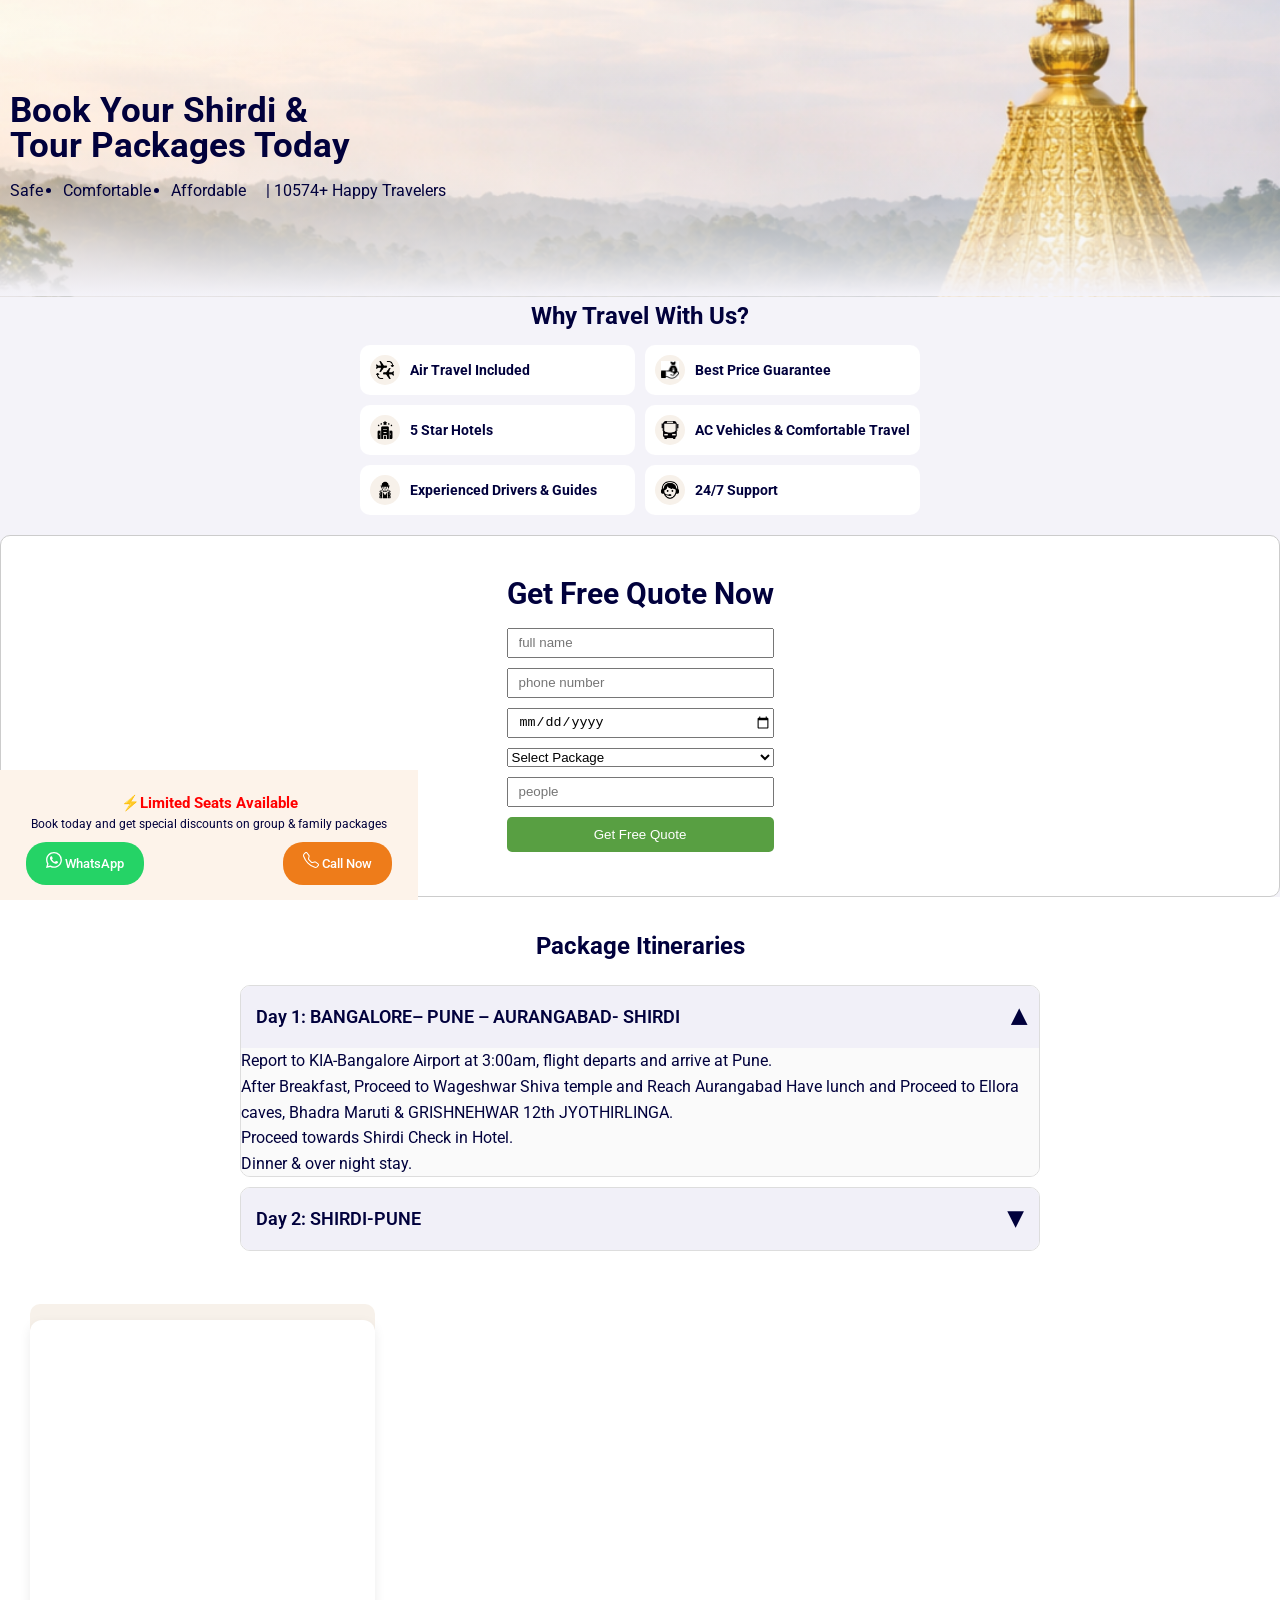
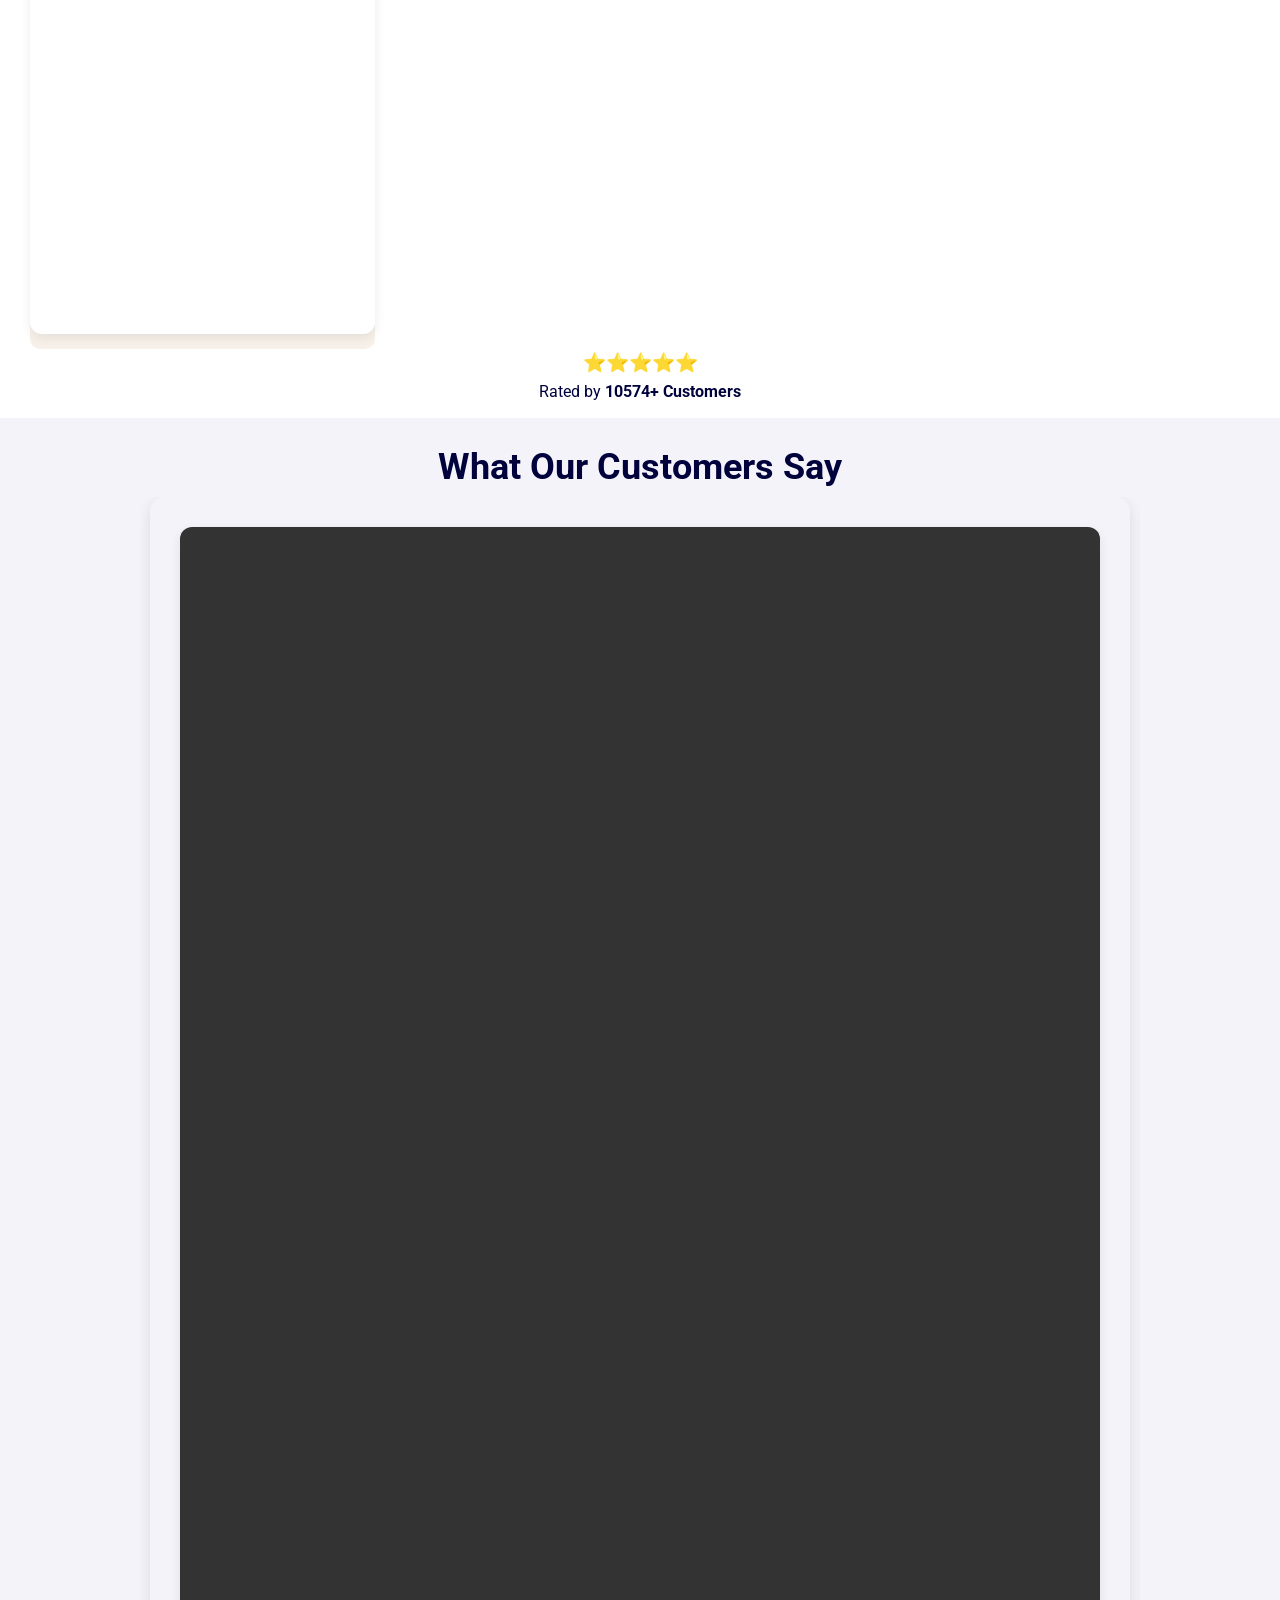
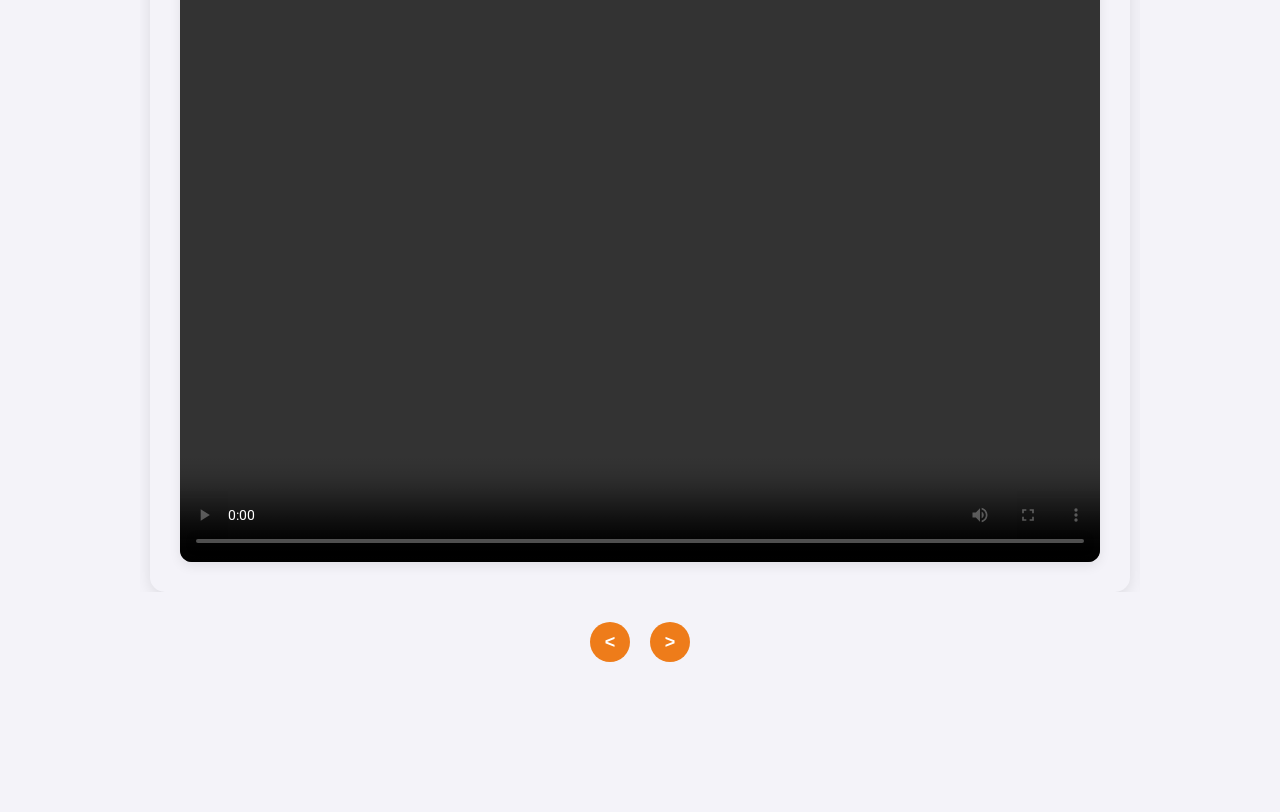
==== commit c97d0ecd: "feat: Add thank-you message display on form submission with updated styles" ====
--- a/index.html
+++ b/index.html
@@ -147,6 +147,11 @@
                 <button type="submit" class="btn btn-success">Get Free Quote</button>
 
             </form>
+            <div class="thank-you-message hidden">
+                <div class="checkmark">✓</div>
+                <h3>We Received Your Request.</h3>
+                <p>A travel expert will research your flight and quickly<br>contact you with a quote.</p>
+            </div>
         </div>
 
         <section class="itineraries">
--- a/css/main.css
+++ b/css/main.css
@@ -56,7 +56,7 @@
 }
 
 .hero-section {
-  background: linear-gradient(180deg, rgba(249, 245, 225, 0.147) 0%, rgba(245, 138, 92, 0) 50%, rgba(244, 243, 249, 0.3411764706) 70%, #f4f3f9 100%), url("../images/banner.png");
+  background: linear-gradient(180deg, rgba(249, 245, 225, 0.147) 0%, rgba(245, 138, 92, 0) 50%, rgba(244, 243, 249, 0.3411764706) 70%, #f4f3f9 100%), url("../assets/images/banner.png");
   background-position: center;
   background-size: cover;
   background-repeat: no-repeat;
@@ -136,6 +136,8 @@
   justify-content: center;
   background: #fff;
   padding: 17px 0;
+  border-radius: 10px;
+  border: 1px solid #ccc;
 }
 .phone-form h5 {
   text-align: center;
@@ -144,9 +146,7 @@
 }
 .phone-form form {
   margin-top: 10px;
-  border: 1px solid #ccc;
   padding: 27px;
-  border-radius: 10px;
   display: flex;
   flex-direction: column;
   gap: 10px;
@@ -440,6 +440,42 @@
     opacity: 1;
   }
 }
+.thank-you-message {
+  display: flex;
+  flex-direction: column;
+  align-items: center;
+  justify-content: center;
+  text-align: center;
+  gap: 20px;
+}
+.thank-you-message.hidden {
+  display: none;
+}
+.thank-you-message .checkmark {
+  width: 80px;
+  height: 80px;
+  border-radius: 50%;
+  background-color: #28a745;
+  color: white;
+  font-size: 48px;
+  display: flex;
+  align-items: center;
+  justify-content: center;
+  font-weight: bold;
+}
+.thank-you-message h3 {
+  font-size: 24px;
+  font-weight: 600;
+  color: var(--text);
+  margin: 0;
+}
+.thank-you-message p {
+  font-size: 16px;
+  color: #666;
+  margin: 0;
+  line-height: 1.6;
+}
+
 .btn-Call {
   float: right;
   position: absolute;
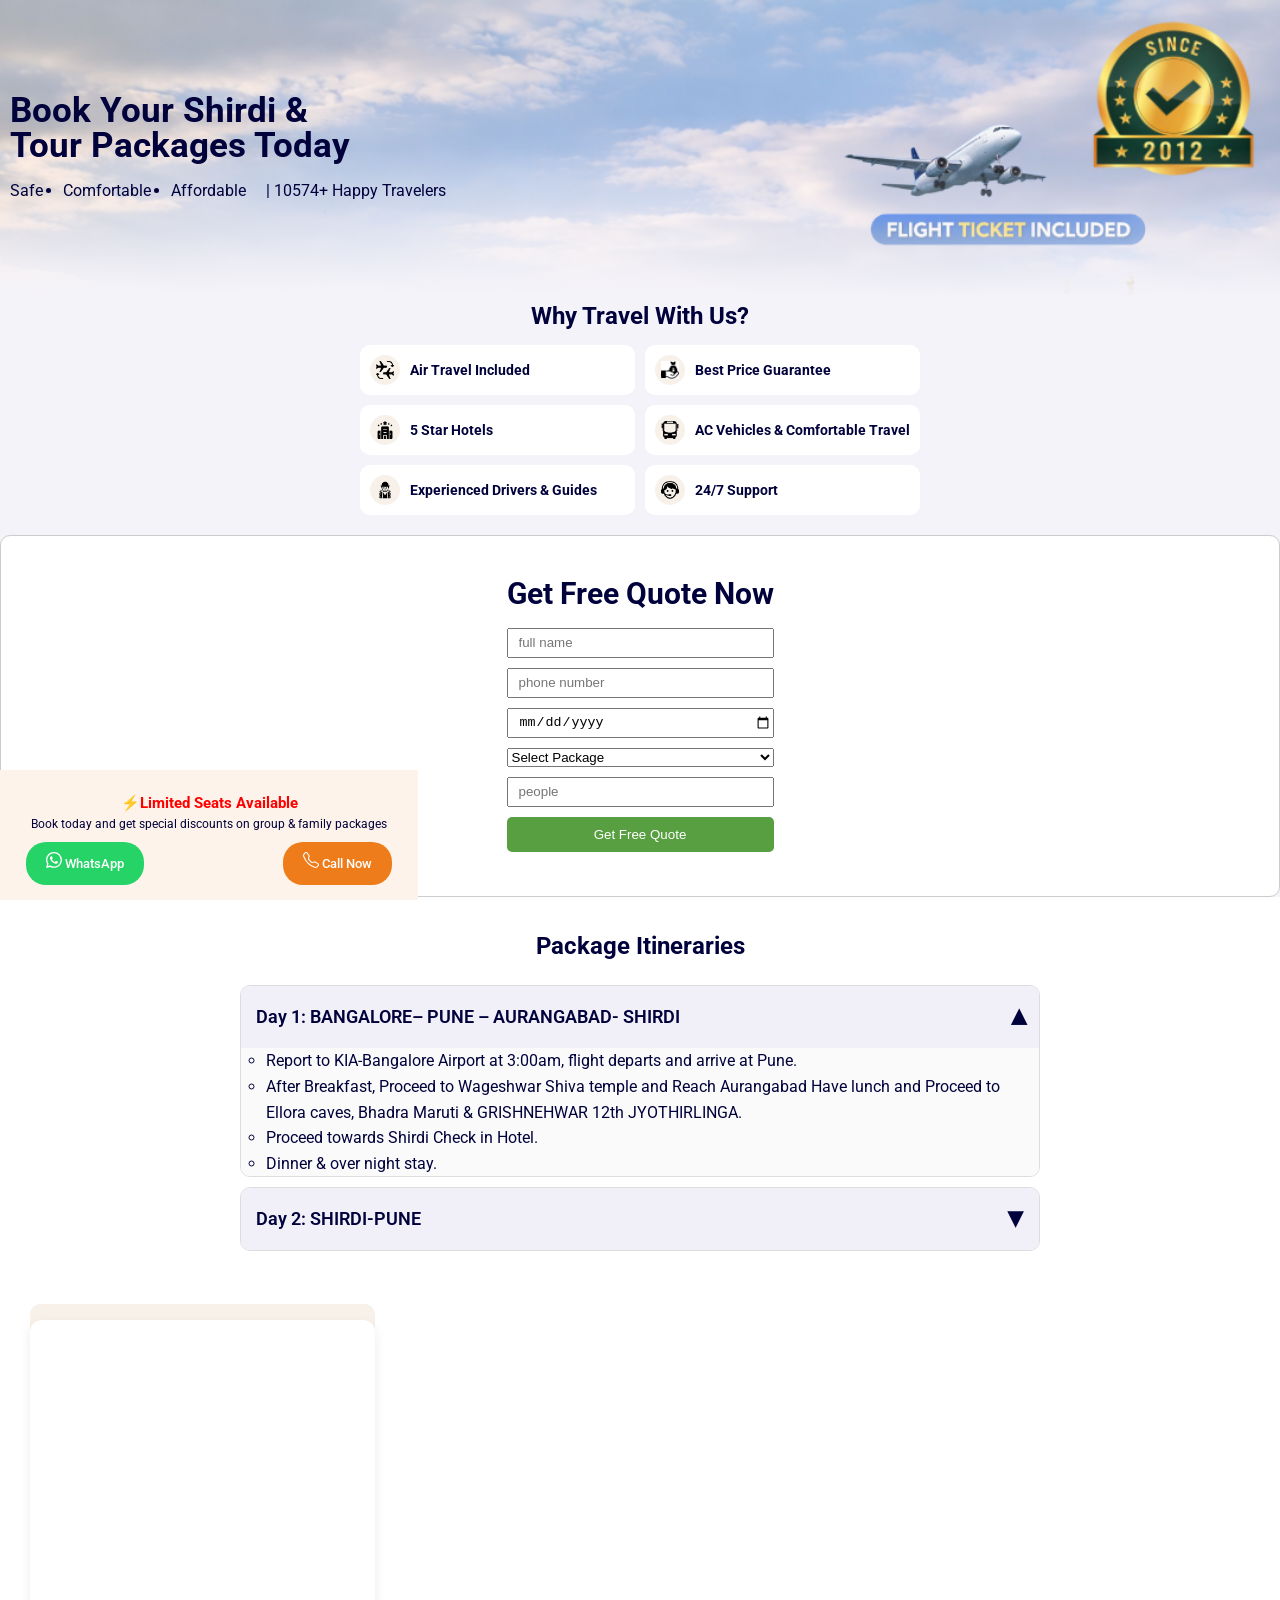
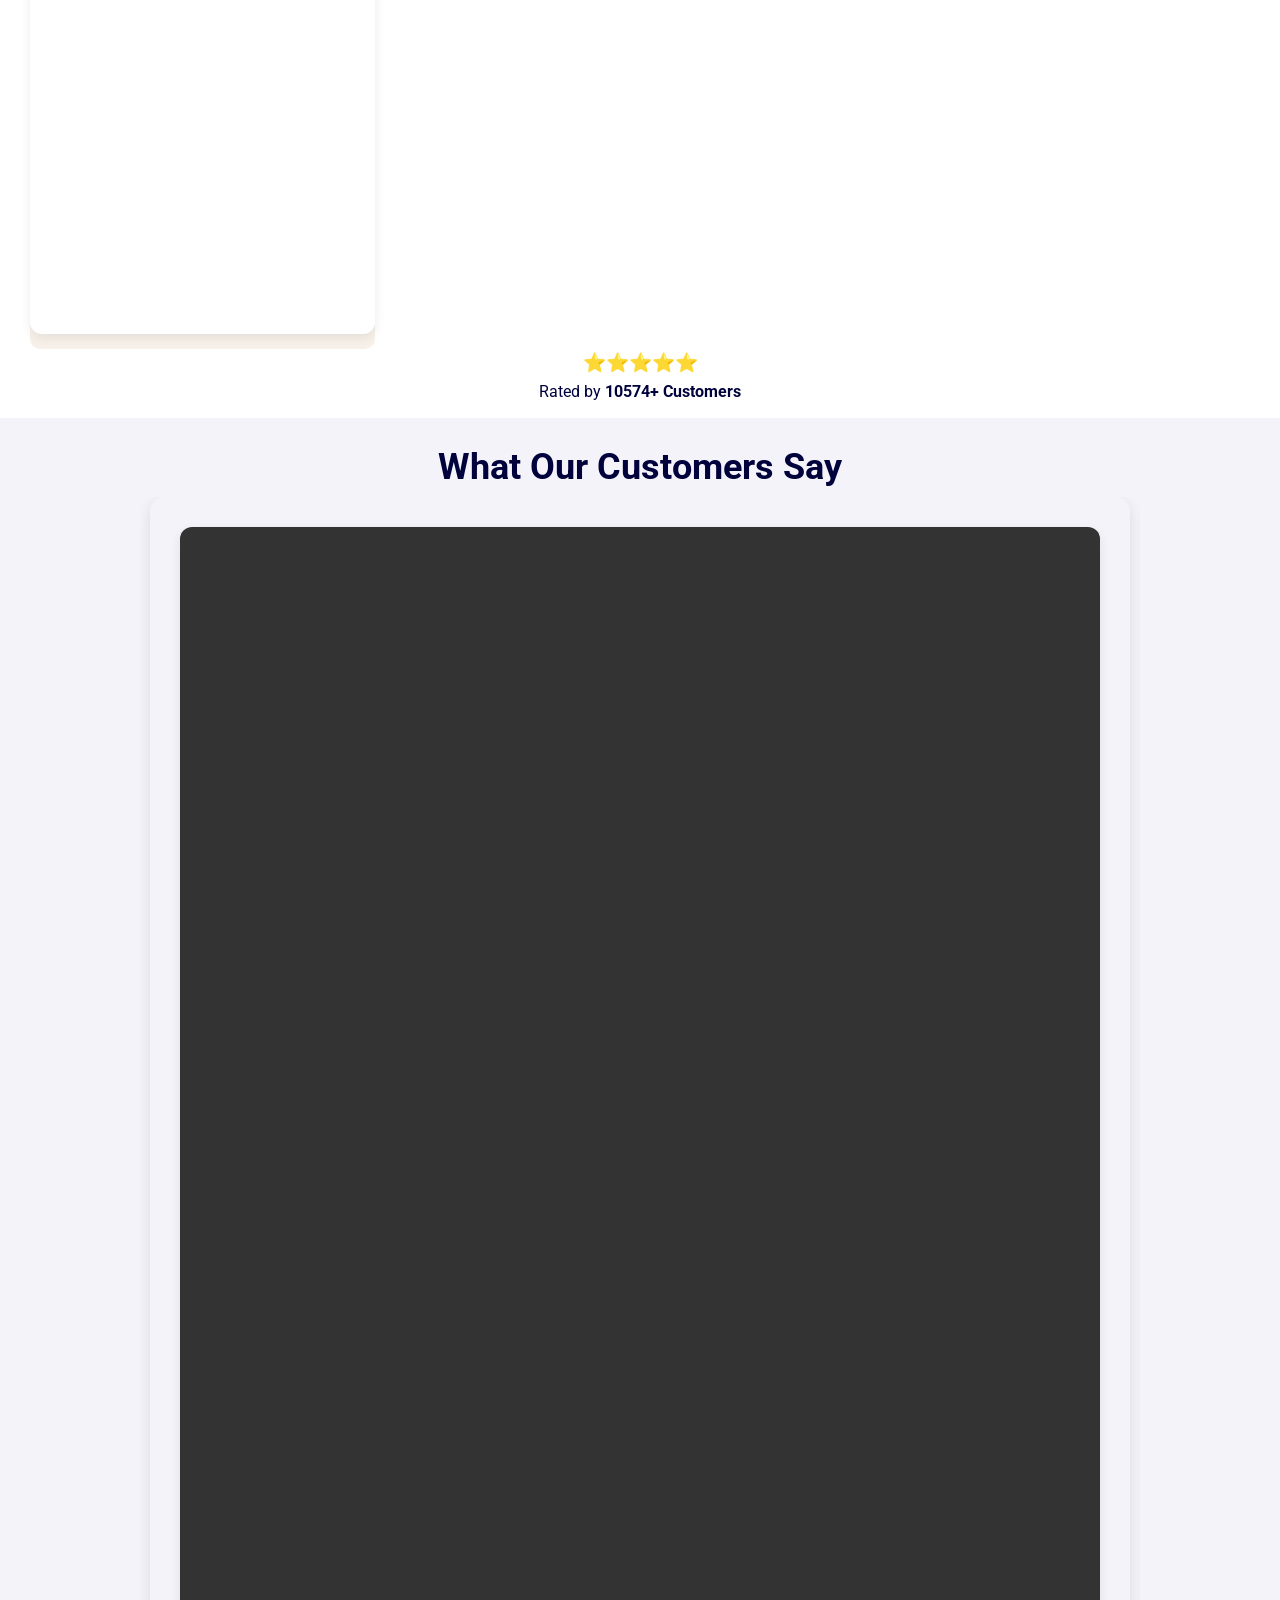
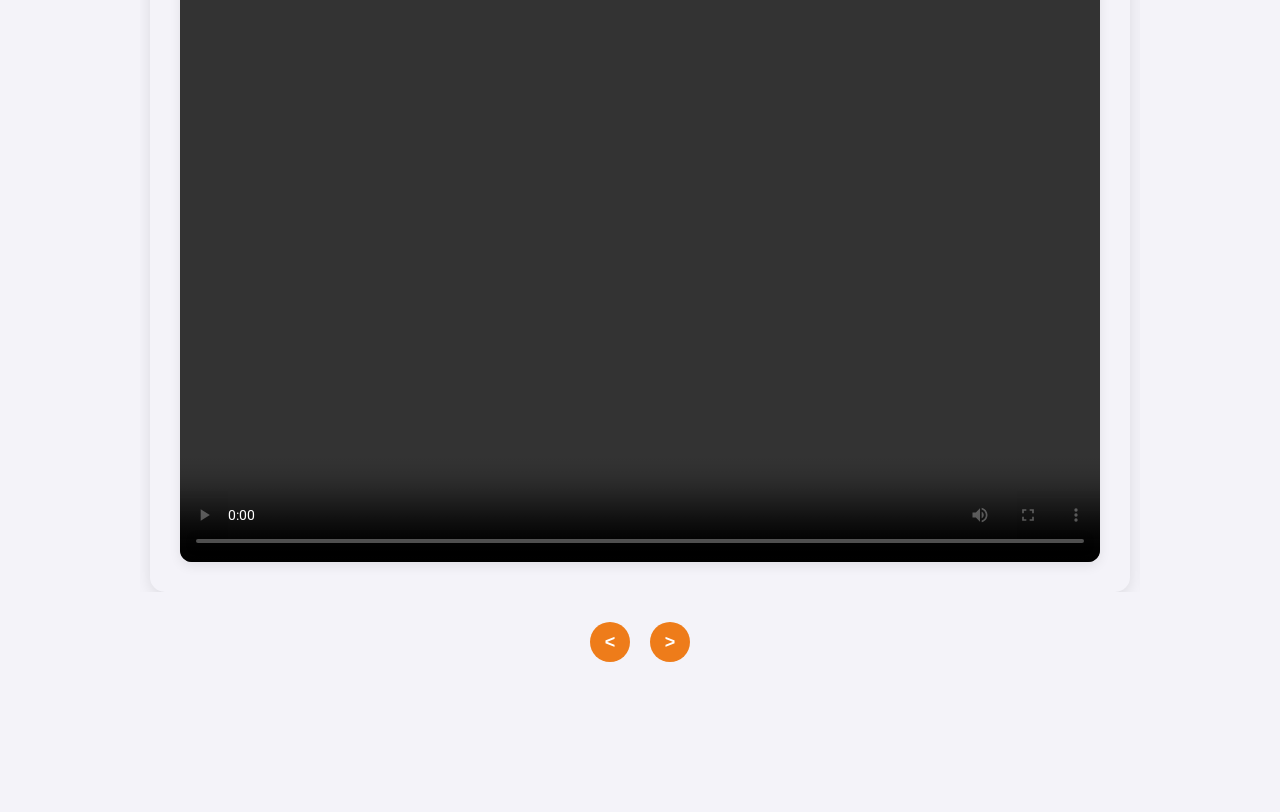
==== commit 95b9bf3d: "feat: Add thank-you page with styles and update form actions to redirect" ====
--- a/index.html
+++ b/index.html
@@ -131,7 +131,7 @@
 
 
         <div class="phone-form" id="formArea">
-            <form action="#">
+            <form action="thankyou.html">
                 <h5>Get Free Quote Now</h5>
                 <input type="text" name="name" placeholder="full name" id="">
                 <input type="number" name="name" placeholder="phone number" id="">
@@ -147,11 +147,7 @@
                 <button type="submit" class="btn btn-success">Get Free Quote</button>
 
             </form>
-            <div class="thank-you-message hidden">
-                <div class="checkmark">✓</div>
-                <h3>We Received Your Request.</h3>
-                <p>A travel expert will research your flight and quickly<br>contact you with a quote.</p>
-            </div>
+
         </div>
 
         <section class="itineraries">
@@ -372,7 +368,7 @@
             </div>
             <div class="right">
                 <h5>Get Free Quote Now</h5>
-                <form action="#">
+                <form action="thankyou.html">
 
                     <input type="text" name="name" placeholder="full name" id="">
                     <input type="number" name="name" placeholder="phone number" id="">
--- a/css/main.css
+++ b/css/main.css
@@ -57,7 +57,7 @@
 
 .hero-section {
   background: linear-gradient(180deg, rgba(249, 245, 225, 0.147) 0%, rgba(245, 138, 92, 0) 50%, rgba(244, 243, 249, 0.3411764706) 70%, #f4f3f9 100%), url("../assets/images/banner.png");
-  background-position: center;
+  background-position: top;
   background-size: cover;
   background-repeat: no-repeat;
   padding: 93px 10px;
@@ -254,6 +254,7 @@
   overflow: hidden;
   transition: max-height 0.3s ease;
   background: #fafafa;
+  padding: 0 25px;
 }
 .itineraries .accordion-item .accordion-content .day {
   padding: 15px;
@@ -483,4 +484,42 @@
   bottom: 15px;
   border-radius: 20px;
   font-size: 13px;
+}
+
+/* Thankyou page styles (scoped to .thankyou-page on the <body>) */
+.thankyou-page {
+  display: flex;
+  align-items: center;
+  justify-content: center;
+  min-height: 100vh;
+  margin: 0;
+  font-family: Roboto, sans-serif;
+}
+.thankyou-page .thankyou {
+  text-align: center;
+  padding: 2rem;
+  max-width: 520px;
+  border-radius: 12px;
+  box-shadow: 0 6px 20px rgba(0, 0, 0, 0.08);
+  background: #fff;
+}
+.thankyou-page .checkmark {
+  font-size: 54px;
+  color: #2db34a;
+  margin-bottom: 0.5rem;
+}
+.thankyou-page .thankyou h3 {
+  margin: 0.25rem 0;
+}
+.thankyou-page .thankyou p {
+  color: #555;
+}
+.thankyou-page .btn-home {
+  display: inline-block;
+  margin-top: 1rem;
+  padding: 0.6rem 1rem;
+  border-radius: 6px;
+  background: #0b5fff;
+  color: #fff;
+  text-decoration: none;
 }/*# sourceMappingURL=main.css.map */
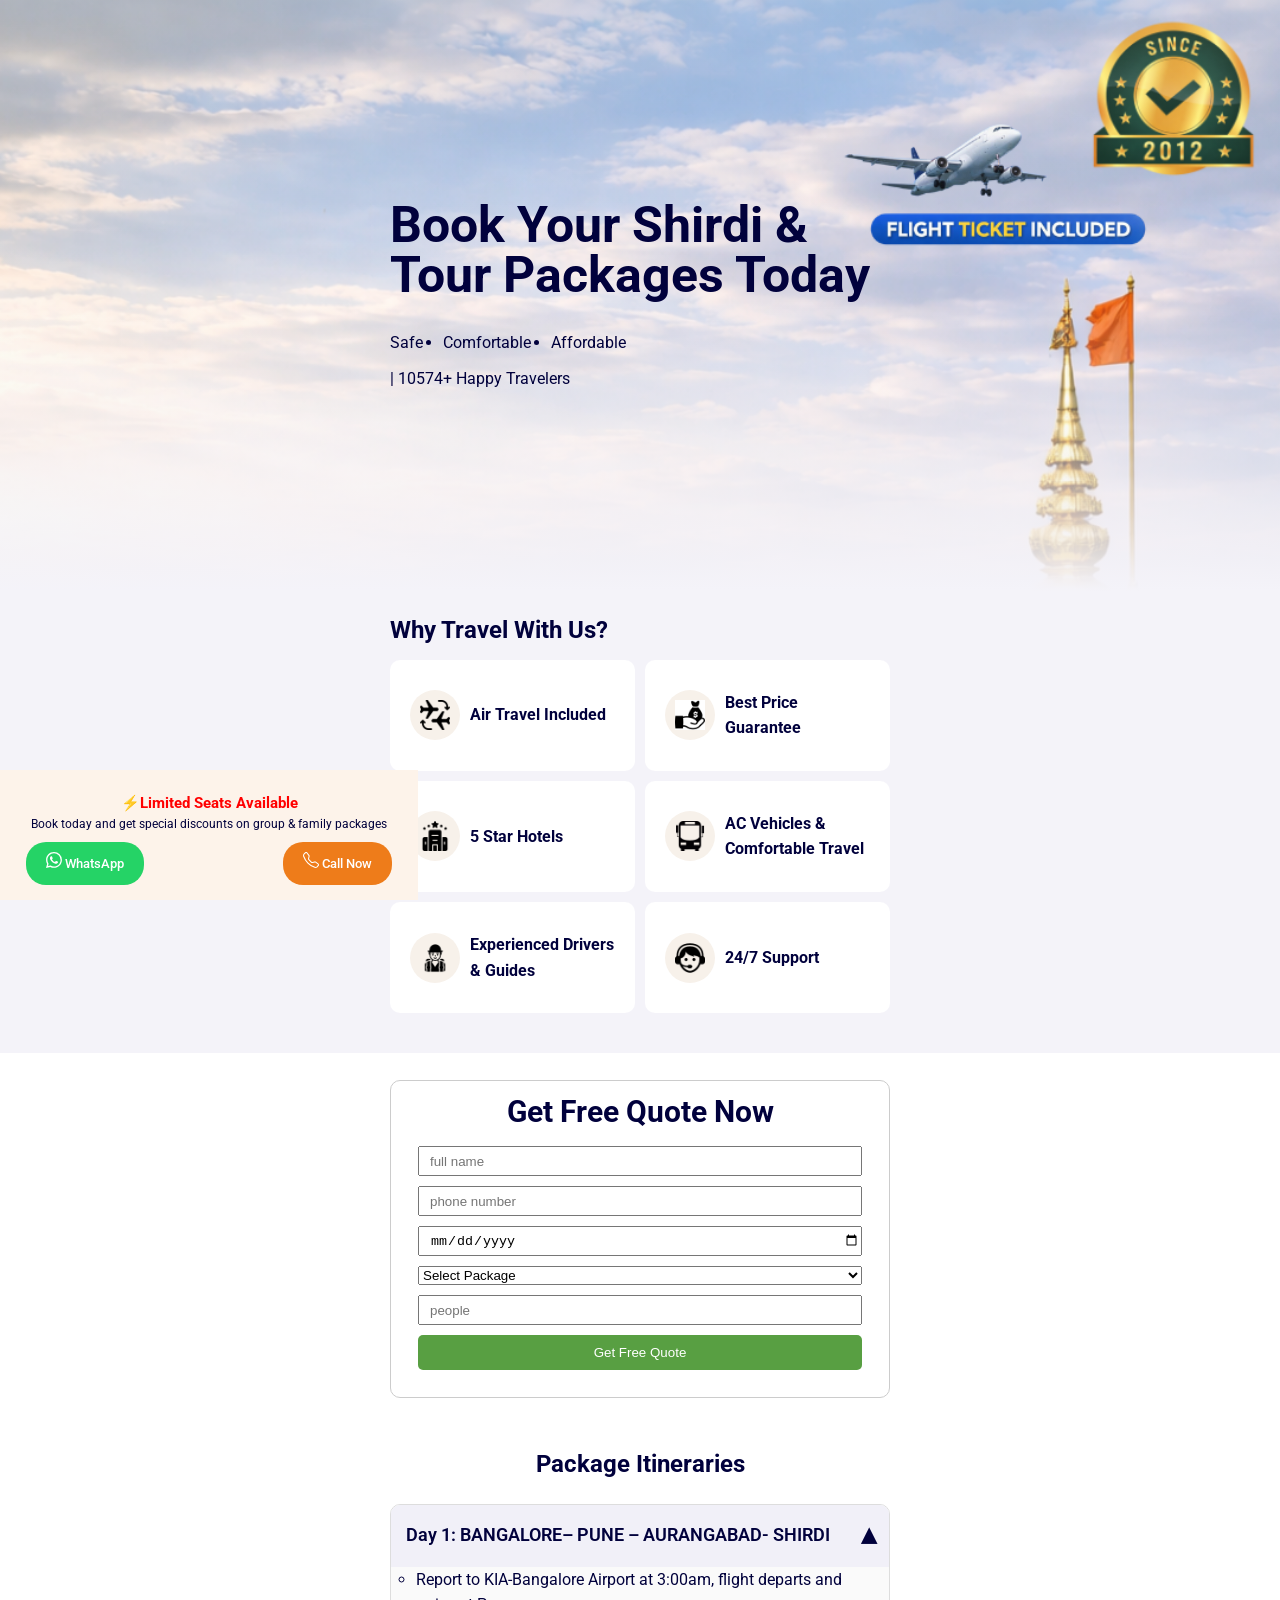
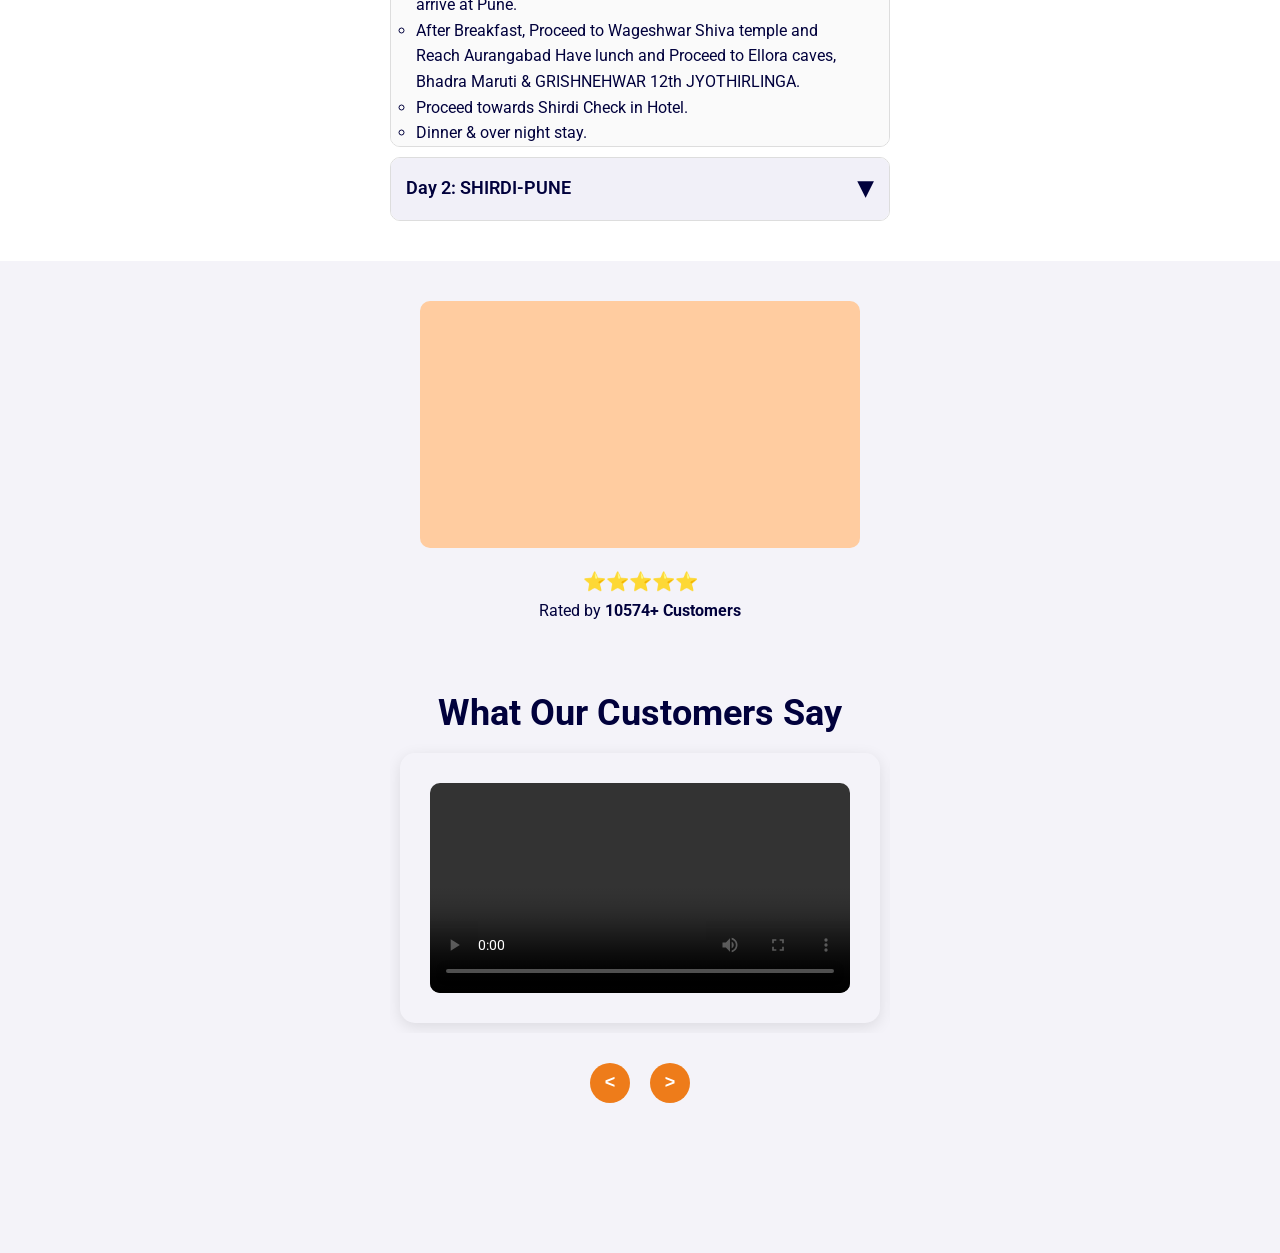
==== commit 5fc54836: "Enhance responsive design with breakpoint mixin and media queries; update layout and styles for impr" ====
--- a/index.html
+++ b/index.html
@@ -13,198 +13,156 @@
     <link rel="preconnect" href="https://fonts.gstatic.com/" crossorigin />
     <link href="https://fonts.googleapis.com/css2?family=Roboto:wght@100..900&amp;display=swap" rel="stylesheet" />
     <link rel="stylesheet" href="./css/main.css" />
-    <style>
-        .popular .popular-container .right .reels-container .reel {
-            height: 645px;
-            display: flex;
-            justify-content: center;
-            align-items: center;
-            text-align: center;
-            border-radius: 10px;
-            width: 345px;
-        }
-
-        .ai-media-grid-media-ayvhenzdss0venujjcaigenblocka050248hywf48,
-        .ai-media-grid-video-ayvhenzdss0venujjcaigenblocka050248hywf48 {
-            position: absolute;
-            top: 0;
-            left: 0;
-            width: 100%;
-            height: 100%;
-            object-fit: cover;
-            display: block;
-        }
-
-        .ai-media-grid-vertical-ayvhenzdss0venujjcaigenblocka050248hywf48 {
-            padding-bottom: 177.78%;
-        }
-
-        .ai-media-grid-vertical-ayvhenzdss0venujjcaigenblocka050248hywf48,
-        .ai-media-grid-square-ayvhenzdss0venujjcaigenblocka050248hywf48,
-        .ai-media-grid-text-ayvhenzdss0venujjcaigenblocka050248hywf48,
-        .ai-media-grid-bottom-ayvhenzdss0venujjcaigenblocka050248hywf48 {
-            width: 100%;
-            height: 0;
-            position: relative;
-        }
-
-        .ai-media-grid-block-ayvhenzdss0venujjcaigenblocka050248hywf48 {
-            background-color: #ffffff;
-            border-radius: 12px;
-            box-shadow: 0 4px 12px rgba(0, 0, 0, 0.08);
-            overflow: hidden;
-            position: relative;
-            display: flex;
-            flex-direction: column;
-        }
-    </style>
 </head>
 
 <body>
     <main>
         <section class="hero-section">
-            <h1>
-                Book Your Shirdi & <br />
-                Tour Packages Today
-            </h1>
-            <ul class="pointers">
-                <li class="point">Safe</li>
-                <li class="point">Comfortable</li>
-                <li class="point">affordable</li>
-                <p> <span>|</span> 10574+ Happy Travelers</;>
-            </ul>
+            <div class="container">
+                <h1>
+                    Book Your Shirdi & <br />
+                    Tour Packages Today
+                </h1>
+                <ul class="pointers">
+                    <li class="point">Safe</li>
+                    <li class="point">Comfortable</li>
+                    <li class="point">affordable</li>
+                    <p> <span>|</span> 10574+ Happy Travelers</;>
+                </ul>
+            </div>
+
 
             <!--<a class="btn btn-primary" href="#formArea">Get Free Quote</a>-->
         </section>
 
         <section class="why-with-us">
-            <h2>Why Travel With Us?</h2>
-            <div class="reasons">
-                <div class="reason-card">
-                    <div class="icon">
-                        <img src="./assets/images/pngIcons/026-transfer.png" alt="">
-                    </div>
-                    <h4>Air Travel Included</h4>
-                </div>
-                <div class="reason-card">
-                    <div class="icon">
-                        <img src="./assets/images/pngIcons/bestPrice.png" alt="">
-                    </div>
-                    <h4>
-                        Best Price
-                        Guarantee
-                    </h4>
-
-                </div>
-                <div class="reason-card">
-
-                    <div class="icon">
-                        <img src="./assets/images/pngIcons/034-hotel-1.png" alt="">
-                    </div>
-                    <h4>5 Star Hotels</h4>
-                </div>
-                <div class="reason-card">
-                    <div class="icon">
-                        <img src="./assets/images/pngIcons/020-bus-1.png" alt="">
-                    </div>
-                    <h4>
-                        AC Vehicles &
-                        Comfortable Travel
-                    </h4>
-                </div>
-
-                <div class="reason-card">
-                    <div class="icon">
-                        <img src="./assets/images/pngIcons/036-tourist.png" alt="">
-                    </div>
-                    <h4>Experienced Drivers & Guides</h4>
-                </div>
-                <div class="reason-card">
-                    <div class="icon">
-                        <img src="./assets/images/pngIcons/001-call-center-worker-with-headset.png" alt="">
-                    </div>
-                    <h4>24/7 Support</h4>
-                </div>
-
+            <div class="container">
+                <h2>Why Travel With Us?</h2>
+                <div class="reasons">
+                    <div class="reason-card">
+                        <div class="icon">
+                            <img src="./assets/images/pngIcons/026-transfer.png" alt="">
+                        </div>
+                        <h4>Air Travel Included</h4>
+                    </div>
+                    <div class="reason-card">
+                        <div class="icon">
+                            <img src="./assets/images/pngIcons/bestPrice.png" alt="">
+                        </div>
+                        <h4>
+                            Best Price
+                            Guarantee
+                        </h4>
+
+                    </div>
+                    <div class="reason-card">
+
+                        <div class="icon">
+                            <img src="./assets/images/pngIcons/034-hotel-1.png" alt="">
+                        </div>
+                        <h4>5 Star Hotels</h4>
+                    </div>
+                    <div class="reason-card">
+                        <div class="icon">
+                            <img src="./assets/images/pngIcons/020-bus-1.png" alt="">
+                        </div>
+                        <h4>
+                            AC Vehicles &
+                            Comfortable Travel
+                        </h4>
+                    </div>
+
+                    <div class="reason-card">
+                        <div class="icon">
+                            <img src="./assets/images/pngIcons/036-tourist.png" alt="">
+                        </div>
+                        <h4>Experienced Drivers & Guides</h4>
+                    </div>
+                    <div class="reason-card">
+                        <div class="icon">
+                            <img src="./assets/images/pngIcons/001-call-center-worker-with-headset.png" alt="">
+                        </div>
+                        <h4>24/7 Support</h4>
+                    </div>
+
+                </div>
             </div>
         </section>
 
 
         <div class="phone-form" id="formArea">
-            <form action="thankyou.html">
-                <h5>Get Free Quote Now</h5>
-                <input type="text" name="name" placeholder="full name" id="">
-                <input type="number" name="name" placeholder="phone number" id="">
-                <input type="date" name="name" placeholder="phone number" id="">
-                <select name="" id="">
-                    <option value="0">Select Package</option>
-                    <option value="1">Pilgrimage Tours</option>
-                    <option value="2">North India Tours</option>
-                    <option value="3">International Tours</option>
-                    <option value="4">Holiday Packages</option>
-                </select>
-                <input type="number" name="people" placeholder="people" id="">
-                <button type="submit" class="btn btn-success">Get Free Quote</button>
-
-            </form>
-
+            <div class="container">
+                <form action="thankyou.html">
+                    <h5>Get Free Quote Now</h5>
+                    <input type="text" name="name" placeholder="full name" id="">
+                    <input type="number" name="name" placeholder="phone number" id="">
+                    <input type="date" name="name" placeholder="phone number" id="">
+                    <select name="" id="">
+                        <option value="0">Select Package</option>
+                        <option value="1">Pilgrimage Tours</option>
+                        <option value="2">North India Tours</option>
+                        <option value="3">International Tours</option>
+                        <option value="4">Holiday Packages</option>
+                    </select>
+                    <input type="number" name="people" placeholder="people" id="">
+                    <button type="submit" class="btn btn-success">Get Free Quote</button>
+                </form>
+            </div>
         </div>
 
         <section class="itineraries">
-            <h2>Package Itineraries</h2>
-            <div class="accordion-container">
-                <div class="accordion-item active">
-                    <h3 class="accordion-header">
-                        Day 1: BANGALORE– PUNE – AURANGABAD- SHIRDI<span class="arrow">▶</span>
-                    </h3>
-                    <div class="accordion-content">
-                        <!--<h3>BANGALORE– PUNE – AURANGABAD- SHIRDI</h3>-->
-                        <ul>
-                            <li>Report to KIA-Bangalore Airport at 3:00am, flight departs and arrive at Pune.</li>
-                            <li>
-                                After Breakfast, Proceed to Wageshwar Shiva temple and Reach Aurangabad Have lunch
-                                and Proceed to Ellora caves, Bhadra Maruti & GRISHNEHWAR 12th JYOTHIRLINGA.
-                            </li>
-                            <li>Proceed towards Shirdi Check in Hotel.</li>
-                            <li>Dinner & over night stay.</li>
-                        </ul>
-                    </div>
-                </div>
-                <div class="accordion-item">
-                    <h3 class="accordion-header">
-                        Day 2: SHIRDI-PUNE<span class="arrow">▶</span>
-                    </h3>
-                    <div class="accordion-content">
-                        <!--<h3>SHIRDI-PUNE</h3>-->
-                        <ul>
-                            <li>
-                                Early morning VIP darshan at Shirdi Sai baba temple
-                                Have breakfast at hotel and Have free time for shopping Checkout And Lunch
-                            </li>
-                            <li>
-                                Later proceed to Shanishignapur and Ranjangaon Ganapati Temple.
-                            </li>
-                            <li>Dinner And proceed to Pune airport For mid night flight to Bengaluru.</li>
-                            <li>Departure to KIA with sweet memories of SaiShub Tours.</li>
-                        </ul>
-                    </div>
-                </div>
-
+            <div class="container">
+                <h2>Package Itineraries</h2>
+                <div class="accordion-container">
+                    <div class="accordion-item active">
+                        <h3 class="accordion-header">
+                            Day 1: BANGALORE– PUNE – AURANGABAD- SHIRDI<span class="arrow">▶</span>
+                        </h3>
+                        <div class="accordion-content">
+                            <!--<h3>BANGALORE– PUNE – AURANGABAD- SHIRDI</h3>-->
+                            <ul>
+                                <li>Report to KIA-Bangalore Airport at 3:00am, flight departs and arrive at Pune.</li>
+                                <li>
+                                    After Breakfast, Proceed to Wageshwar Shiva temple and Reach Aurangabad Have lunch
+                                    and Proceed to Ellora caves, Bhadra Maruti & GRISHNEHWAR 12th JYOTHIRLINGA.
+                                </li>
+                                <li>Proceed towards Shirdi Check in Hotel.</li>
+                                <li>Dinner & over night stay.</li>
+                            </ul>
+                        </div>
+                    </div>
+                    <div class="accordion-item">
+                        <h3 class="accordion-header">
+                            Day 2: SHIRDI-PUNE<span class="arrow">▶</span>
+                        </h3>
+                        <div class="accordion-content">
+                            <!--<h3>SHIRDI-PUNE</h3>-->
+                            <ul>
+                                <li>
+                                    Early morning VIP darshan at Shirdi Sai baba temple
+                                    Have breakfast at hotel and Have free time for shopping Checkout And Lunch
+                                </li>
+                                <li>
+                                    Later proceed to Shanishignapur and Ranjangaon Ganapati Temple.
+                                </li>
+                                <li>Dinner And proceed to Pune airport For mid night flight to Bengaluru.</li>
+                                <li>Departure to KIA with sweet memories of SaiShub Tours.</li>
+                            </ul>
+                        </div>
+                    </div>
+
+                </div>
             </div>
         </section>
 
 
         <section class="popular">
-            <div class="popular-container">
-
-                <div class="right">
+            <div class="container">
+                <div class="popular-container">
                     <div class="reels-container">
-
                         <div class="reel">
-                            <div
-                                class="ai-media-grid-block-ayvhenzdss0venujjcaigenblocka050248hywf48 ai-media-grid-vertical-ayvhenzdss0venujjcaigenblocka050248hywf48">
-                                <video class="ai-media-grid-video-ayvhenzdss0venujjcaigenblocka050248hywf48" autoplay=""
-                                    muted="" loop="" playsinline="">
+                            <div>
+                                <video muted autoplay loop playsinline>
                                     <source src="./assets/reels/Shirdi.mp4" type="video/mp4">
                                 </video>
                             </div>
@@ -215,110 +173,85 @@
                         <p>Rated by <strong>10574+ Customers</strong></p>
                     </div>
                 </div>
+
             </div>
 
         </section>
 
 
         <section class="testimonials">
-            <h2>What Our Customers Say</h2>
-            <div class="testimonial-slider">
-                <div class="testimonial-track">
-                    <div class="testimonial-card">
-                        <div class="testimonial-content">
-                            <div
-                                class="ai-media-grid-block-ayvhenzdss0venujjcaigenblocka050248hywf48 ai-media-grid-vertical-ayvhenzdss0venujjcaigenblocka050248hywf48">
-                                <video class="ai-media-grid-video-ayvhenzdss0venujjcaigenblocka050248hywf48"
-                                    playsinline="" controls>
+            <div class="container">
+                <h2>What Our Customers Say</h2>
+                <div class="testimonial-slider">
+                    <div class="testimonial-track">
+                        <div class="testimonial-card">
+                            <div class="testimonial-content">
+                                <video playsinline="" controls>
                                     <source src="./assets/CutomerTestimony/Customer-1.mp4" type="video/mp4">
                                 </video>
                             </div>
                         </div>
-                    </div>
-                    <div class="testimonial-card">
-                        <div class="testimonial-content">
-                            <div
-                                class="ai-media-grid-block-ayvhenzdss0venujjcaigenblocka050248hywf48 ai-media-grid-vertical-ayvhenzdss0venujjcaigenblocka050248hywf48">
+                        <div class="testimonial-card">
+                            <div class="testimonial-content">
                                 <video class="ai-media-grid-video-ayvhenzdss0venujjcaigenblocka050248hywf48"
                                     playsinline="" controls>
                                     <source src="./assets/CutomerTestimony/Customer-2.mp4" type="video/mp4">
                                 </video>
                             </div>
                         </div>
-                    </div>
-                    <div class="testimonial-card">
-                        <div class="testimonial-content">
-                            <div
-                                class="ai-media-grid-block-ayvhenzdss0venujjcaigenblocka050248hywf48 ai-media-grid-vertical-ayvhenzdss0venujjcaigenblocka050248hywf48">
+                        <div class="testimonial-card">
+                            <div class="testimonial-content">
                                 <video class="ai-media-grid-video-ayvhenzdss0venujjcaigenblocka050248hywf48"
                                     playsinline="" controls>
                                     <source src="./assets/CutomerTestimony/Customer-3.mp4" type="video/mp4">
                                 </video>
                             </div>
                         </div>
-                    </div>
-
-                    <!-- Duplicate first 3 cards for seamless loop on desktop -->
-                    <div class="testimonial-card">
-                        <div class="testimonial-content">
-                            <div
-                                class="ai-media-grid-block-ayvhenzdss0venujjcaigenblocka050248hywf48 ai-media-grid-vertical-ayvhenzdss0venujjcaigenblocka050248hywf48">
+
+                        <!-- Duplicate first 3 cards for seamless loop on desktop -->
+                        <div class="testimonial-card">
+                            <div class="testimonial-content">
                                 <video class="ai-media-grid-video-ayvhenzdss0venujjcaigenblocka050248hywf48" controls
                                     playsinline="">
                                     <source src="./assets/CutomerTestimony/Customer-1.mp4" type="video/mp4">
                                 </video>
                             </div>
                         </div>
-                    </div>
-                    <div class="testimonial-card">
-                        <div class="testimonial-content">
-                            <div
-                                class="ai-media-grid-block-ayvhenzdss0venujjcaigenblocka050248hywf48 ai-media-grid-vertical-ayvhenzdss0venujjcaigenblocka050248hywf48">
+                        <div class="testimonial-card">
+                            <div class="testimonial-content">
                                 <video class="ai-media-grid-video-ayvhenzdss0venujjcaigenblocka050248hywf48" controls
                                     playsinline="">
                                     <source src="./assets/CutomerTestimony/Customer-2.mp4" type="video/mp4">
                                 </video>
                             </div>
                         </div>
-                    </div>
-                    <div class="testimonial-card">
-                        <div class="testimonial-content">
-                            <div
-                                class="ai-media-grid-block-ayvhenzdss0venujjcaigenblocka050248hywf48 ai-media-grid-vertical-ayvhenzdss0venujjcaigenblocka050248hywf48">
+                        <div class="testimonial-card">
+                            <div class="testimonial-content">
                                 <video class="ai-media-grid-video-ayvhenzdss0venujjcaigenblocka050248hywf48"
                                     playsinline="" controls>
                                     <source src="./assets/CutomerTestimony/Customer-3.mp4" type="video/mp4">
                                 </video>
                             </div>
                         </div>
-                    </div>
-
-                    <div class="testimonial-card">
-                        <div class="testimonial-content">
-                            <div
-                                class="ai-media-grid-block-ayvhenzdss0venujjcaigenblocka050248hywf48 ai-media-grid-vertical-ayvhenzdss0venujjcaigenblocka050248hywf48">
+
+                        <div class="testimonial-card">
+                            <div class="testimonial-content">
                                 <video class="ai-media-grid-video-ayvhenzdss0venujjcaigenblocka050248hywf48" controls
                                     playsinline="">
                                     <source src="./assets/CutomerTestimony/Customer-1.mp4" type="video/mp4">
                                 </video>
                             </div>
                         </div>
-                    </div>
-                    <div class="testimonial-card">
-                        <div class="testimonial-content">
-                            <div
-                                class="ai-media-grid-block-ayvhenzdss0venujjcaigenblocka050248hywf48 ai-media-grid-vertical-ayvhenzdss0venujjcaigenblocka050248hywf48">
+                        <div class="testimonial-card">
+                            <div class="testimonial-content">
                                 <video class="ai-media-grid-video-ayvhenzdss0venujjcaigenblocka050248hywf48" controls
                                     playsinline="">
                                     <source src="./assets/CutomerTestimony/Customer-2.mp4" type="video/mp4">
                                 </video>
                             </div>
                         </div>
-                    </div>
-                    <div class="testimonial-card">
-                        <div class="testimonial-content">
-                            <div
-                                class="ai-media-grid-block-ayvhenzdss0venujjcaigenblocka050248hywf48 ai-media-grid-vertical-ayvhenzdss0venujjcaigenblocka050248hywf48">
+                        <div class="testimonial-card">
+                            <div class="testimonial-content">
                                 <video class="ai-media-grid-video-ayvhenzdss0venujjcaigenblocka050248hywf48" controls
                                     playsinline="">
                                     <source src="./assets/CutomerTestimony/Customer-3.mp4" type="video/mp4">
@@ -327,11 +260,12 @@
                         </div>
                     </div>
                 </div>
-            </div>
-            <div class="slider-controls">
-                <button class="prev-btn">&lt;</button>
-                <button class="next-btn">&gt;</button>
-            </div>
+                <div class="slider-controls">
+                    <button class="prev-btn">&lt;</button>
+                    <button class="next-btn">&gt;</button>
+                </div>
+            </div>
+
         </section>
 
 
--- a/css/main.css
+++ b/css/main.css
@@ -23,7 +23,7 @@
 
 .container {
   width: 90%;
-  max-width: 1200px;
+  max-width: 500px;
   margin: 0 auto;
 }
 
@@ -56,7 +56,15 @@
 }
 
 .hero-section {
-  background: linear-gradient(180deg, rgba(249, 245, 225, 0.147) 0%, rgba(245, 138, 92, 0) 50%, rgba(244, 243, 249, 0.3411764706) 70%, #f4f3f9 100%), url("../assets/images/banner.png");
+  background:
+    linear-gradient(
+      180deg,
+      rgba(249, 245, 225, 0.147) 0%,
+      rgba(245, 138, 92, 0) 50%,
+      rgba(244, 243, 249, 0.3411764706) 70%,
+      #f4f3f9 100%
+    ),
+    url("../assets/images/banner.png");
   background-position: top;
   background-size: cover;
   background-repeat: no-repeat;
@@ -66,16 +74,31 @@
   gap: 15px;
   align-items: flex-start;
 }
+@media (min-width: 48em) {
+  .hero-section {
+    padding: 200px 10px;
+  }
+}
 .hero-section h1 {
   font-size: 35px;
   line-height: 1;
 }
+@media (min-width: 48em) {
+  .hero-section h1 {
+    font-size: 50px;
+  }
+}
 .hero-section .pointers {
   display: flex;
   flex-wrap: wrap;
   width: 70%;
   gap: 10px 20px;
 }
+@media (min-width: 48em) {
+  .hero-section .pointers {
+    margin-block-start: 30px;
+  }
+}
 .hero-section .pointers .point {
   text-transform: capitalize;
   list-style: none;
@@ -95,6 +118,11 @@
   margin-block-start: -20px;
   padding: 20px 20px;
   border-top: none;
+}
+@media (min-width: 48em) {
+  .why-with-us {
+    padding: 40px 20px;
+  }
 }
 .why-with-us .reasons {
   margin-top: 10px;
@@ -112,6 +140,11 @@
   gap: 10px;
   border-radius: 10px;
 }
+@media (min-width: 48em) {
+  .why-with-us .reasons .reason-card {
+    padding: 30px 20px;
+  }
+}
 .why-with-us .reasons .reason-card .icon {
   background: #f7f1ea;
   width: 30px;
@@ -121,6 +154,12 @@
   align-items: center;
   border-radius: 50%;
 }
+@media (min-width: 48em) {
+  .why-with-us .reasons .reason-card .icon {
+    width: 50px;
+    height: 50px;
+  }
+}
 .why-with-us .reasons .reason-card .icon img {
   width: 60%;
   height: 60%;
@@ -128,6 +167,11 @@
 .why-with-us .reasons .reason-card h4 {
   font-size: 14px;
 }
+@media (min-width: 48em) {
+  .why-with-us .reasons .reason-card h4 {
+    font-size: 16px;
+  }
+}
 
 .phone-form {
   display: flex;
@@ -136,15 +180,15 @@
   justify-content: center;
   background: #fff;
   padding: 17px 0;
+}
+.phone-form h5 {
+  text-align: center;
+  font-size: 30px;
+  margin-top: -20px;
+}
+.phone-form form {
   border-radius: 10px;
   border: 1px solid #ccc;
-}
-.phone-form h5 {
-  text-align: center;
-  font-size: 30px;
-  margin-top: -20px;
-}
-.phone-form form {
   margin-top: 10px;
   padding: 27px;
   display: flex;
@@ -153,51 +197,37 @@
 }
 
 .popular {
-  background: #fff;
-  padding: 3px 20px;
+  padding: 40px 20px;
 }
 .popular h2 {
   text-align: center;
   margin-bottom: 13px;
 }
 .popular .popular-container {
-  display: grid;
-  grid-template-columns: repeat(1, 1fr);
-  gap: 10px;
-}
-.popular .popular-container .left {
-  background: #f1f0f8;
+  display: flex;
+  flex-direction: column;
+  gap: 20px;
+}
+.popular .popular-container .reels-container {
+  display: flex;
+  justify-content: center;
+  align-items: center;
+}
+.popular .popular-container .reels-container .reel {
+  background: #ffcca0;
+  padding: 20px;
+  display: flex;
+  justify-content: center;
+  align-items: center;
+  text-align: center;
   border-radius: 10px;
-  padding: 10px;
-  display: grid;
-  grid-template-columns: repeat(2, 1fr);
-}
-.popular .popular-container .left .popular-card {
-  display: flex;
-}
-.popular .popular-container .left .popular-card .text-container {
-  display: flex;
-  flex-wrap: wrap;
-}
-.popular .popular-container .right {
-  border-radius: 10px;
-  padding: 10px;
-}
-.popular .popular-container .right .reels-container {
-  display: grid;
-  grid-template-columns: repeat(3, 1fr);
-  gap: 10px;
-}
-.popular .popular-container .right .reels-container .reel {
-  height: 200px;
-  display: flex;
-  justify-content: center;
-  align-items: center;
-  text-align: center;
-  border-radius: 10px;
-  background: #f7f1ea;
-}
-.popular .popular-container .right .star-container {
+}
+.popular .popular-container .reels-container .reel video {
+  border-radius: 8px;
+  display: inline-block;
+  width: 400px;
+}
+.popular .popular-container .star-container {
   display: flex;
   justify-content: center;
   align-items: center;
@@ -298,7 +328,7 @@
 }
 .testimonials .testimonial-card {
   flex: 0 0 100%;
-  padding: 0 10px;
+  padding: 10px;
   box-sizing: border-box;
 }
 .testimonials .testimonial-card .testimonial-content {
@@ -311,40 +341,10 @@
   flex-direction: column;
   justify-content: space-between;
 }
-.testimonials .testimonial-card .testimonial-content p {
-  font-size: 16px;
-  font-style: italic;
-  color: var(--text);
-  margin: 0;
-  flex-grow: 1;
-  display: flex;
-  align-items: center;
-}
-.testimonials .testimonial-card .testimonial-content .testimonial-author {
-  display: flex;
-  align-items: center;
-  gap: 15px;
-  margin-top: 20px;
-}
-.testimonials .testimonial-card .testimonial-content .testimonial-author img {
-  width: 50px;
-  height: 50px;
-  border-radius: 50%;
-  -o-object-fit: cover;
-     object-fit: cover;
-}
-.testimonials .testimonial-card .testimonial-content .testimonial-author div {
-  text-align: left;
-}
-.testimonials .testimonial-card .testimonial-content .testimonial-author div h4 {
-  font-size: 16px;
-  font-weight: 600;
-  color: var(--text);
-  margin: 0;
-}
-.testimonials .testimonial-card .testimonial-content .testimonial-author div span {
-  font-size: 14px;
-  color: #666;
+.testimonials .testimonial-card .testimonial-content video {
+  width: 100%;
+  height: auto;
+  border-radius: 10px;
 }
 .testimonials .slider-controls {
   margin-top: 30px;
@@ -522,4 +522,4 @@
   background: #0b5fff;
   color: #fff;
   text-decoration: none;
-}/*# sourceMappingURL=main.css.map */+} /*# sourceMappingURL=main.css.map */
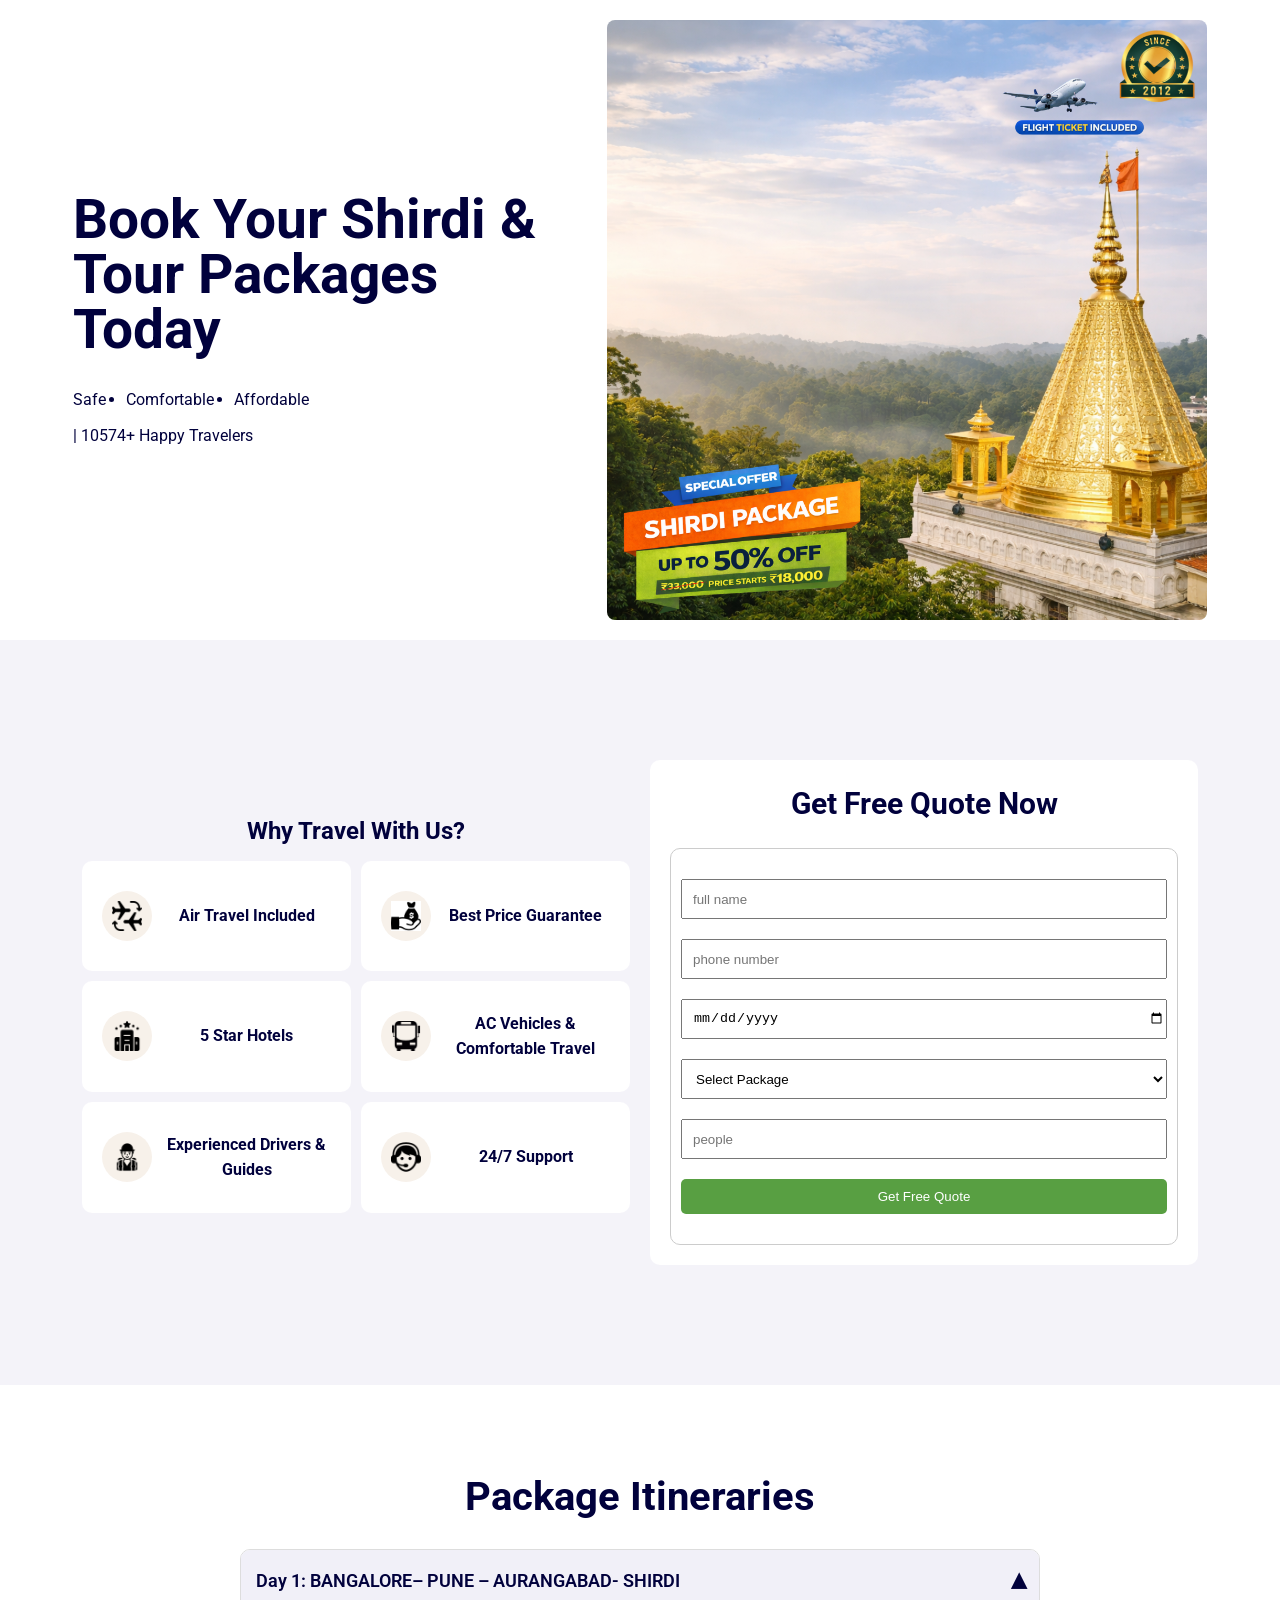
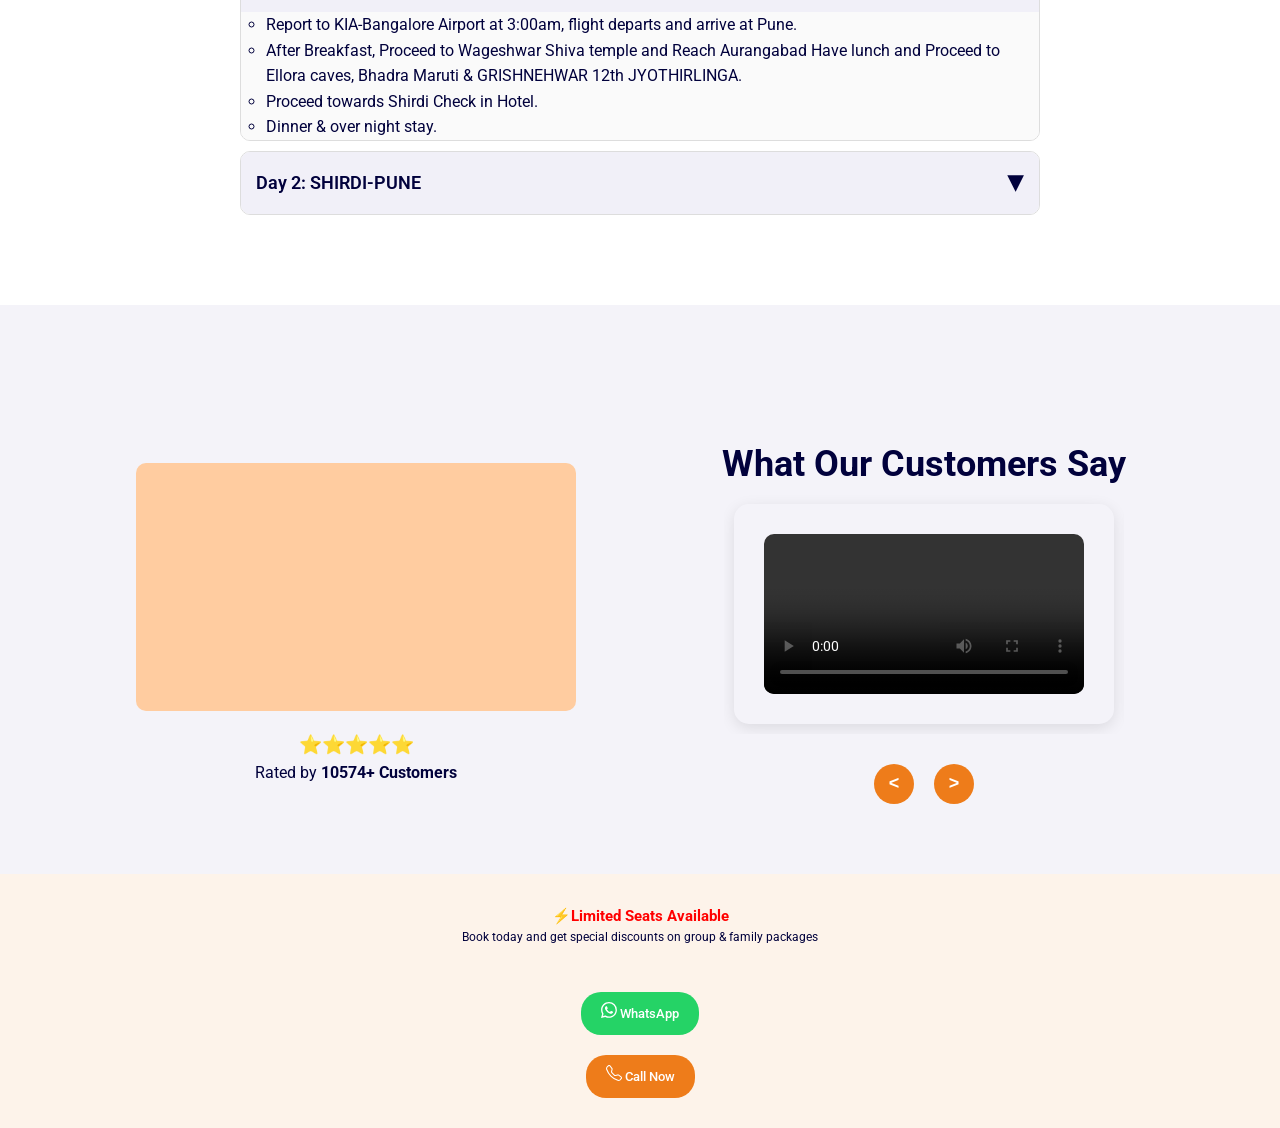
==== commit 2944fabf: "Refactor styles and HTML structure for hero section and why-with-us section; enhance responsiveness " ====
--- a/index.html
+++ b/index.html
@@ -19,96 +19,101 @@
     <main>
         <section class="hero-section">
             <div class="container">
-                <h1>
-                    Book Your Shirdi & <br />
-                    Tour Packages Today
-                </h1>
-                <ul class="pointers">
-                    <li class="point">Safe</li>
-                    <li class="point">Comfortable</li>
-                    <li class="point">affordable</li>
-                    <p> <span>|</span> 10574+ Happy Travelers</;>
-                </ul>
+                <div class="hero-section-container">
+                    <div class="text-container">
+                        <h1>
+                            Book Your Shirdi & <br />
+                            Tour Packages Today
+                        </h1>
+                        <ul class="pointers">
+                            <li class="point">Safe</li>
+                            <li class="point">Comfortable</li>
+                            <li class="point">affordable</li>
+                            <p> <span>|</span> 10574+ Happy Travelers</;>
+                        </ul>
+                    </div>
+                    <img src="./assets/images/banner.png" alt="">
+                </div>
+
             </div>
-
-
-            <!--<a class="btn btn-primary" href="#formArea">Get Free Quote</a>-->
         </section>
 
         <section class="why-with-us">
             <div class="container">
-                <h2>Why Travel With Us?</h2>
-                <div class="reasons">
-                    <div class="reason-card">
-                        <div class="icon">
-                            <img src="./assets/images/pngIcons/026-transfer.png" alt="">
-                        </div>
-                        <h4>Air Travel Included</h4>
-                    </div>
-                    <div class="reason-card">
-                        <div class="icon">
-                            <img src="./assets/images/pngIcons/bestPrice.png" alt="">
-                        </div>
-                        <h4>
-                            Best Price
-                            Guarantee
-                        </h4>
-
-                    </div>
-                    <div class="reason-card">
-
-                        <div class="icon">
-                            <img src="./assets/images/pngIcons/034-hotel-1.png" alt="">
-                        </div>
-                        <h4>5 Star Hotels</h4>
-                    </div>
-                    <div class="reason-card">
-                        <div class="icon">
-                            <img src="./assets/images/pngIcons/020-bus-1.png" alt="">
-                        </div>
-                        <h4>
-                            AC Vehicles &
-                            Comfortable Travel
-                        </h4>
-                    </div>
-
-                    <div class="reason-card">
-                        <div class="icon">
-                            <img src="./assets/images/pngIcons/036-tourist.png" alt="">
-                        </div>
-                        <h4>Experienced Drivers & Guides</h4>
-                    </div>
-                    <div class="reason-card">
-                        <div class="icon">
-                            <img src="./assets/images/pngIcons/001-call-center-worker-with-headset.png" alt="">
-                        </div>
-                        <h4>24/7 Support</h4>
-                    </div>
-
+                <div class="why-with-us-container">
+                    <!-- item -->
+                    <div class="reason-container">
+                        <h2>Why Travel With Us?</h2>
+                        <div class="reasons">
+                            <div class="reason-card">
+                                <div class="icon">
+                                    <img src="./assets/images/pngIcons/026-transfer.png" alt="">
+                                </div>
+                                <h4>Air Travel Included</h4>
+                            </div>
+                            <div class="reason-card">
+                                <div class="icon">
+                                    <img src="./assets/images/pngIcons/bestPrice.png" alt="">
+                                </div>
+                                <h4>
+                                    Best Price
+                                    Guarantee
+                                </h4>
+
+                            </div>
+                            <div class="reason-card">
+
+                                <div class="icon">
+                                    <img src="./assets/images/pngIcons/034-hotel-1.png" alt="">
+                                </div>
+                                <h4>5 Star Hotels</h4>
+                            </div>
+                            <div class="reason-card">
+                                <div class="icon">
+                                    <img src="./assets/images/pngIcons/020-bus-1.png" alt="">
+                                </div>
+                                <h4>
+                                    AC Vehicles &
+                                    Comfortable Travel
+                                </h4>
+                            </div>
+
+                            <div class="reason-card">
+                                <div class="icon">
+                                    <img src="./assets/images/pngIcons/036-tourist.png" alt="">
+                                </div>
+                                <h4>Experienced Drivers & Guides</h4>
+                            </div>
+                            <div class="reason-card">
+                                <div class="icon">
+                                    <img src="./assets/images/pngIcons/001-call-center-worker-with-headset.png" alt="">
+                                </div>
+                                <h4>24/7 Support</h4>
+                            </div>
+
+                        </div>
+                    </div>
+                    <!-- item -->
+                    <div class="phone-form" id="formArea">
+                        <h5>Get Free Quote Now</h5>
+                        <form action="thankyou.html">
+                            <input type="text" name="name" placeholder="full name" id="">
+                            <input type="number" name="name" placeholder="phone number" id="">
+                            <input type="date" name="name" placeholder="phone number" id="">
+                            <select name="" id="">
+                                <option value="0">Select Package</option>
+                                <option value="1">Pilgrimage Tours</option>
+                                <option value="2">North India Tours</option>
+                                <option value="3">International Tours</option>
+                                <option value="4">Holiday Packages</option>
+                            </select>
+                            <input type="number" name="people" placeholder="people" id="">
+                            <button type="submit" class="btn btn-success">Get Free Quote</button>
+                        </form>
+                    </div>
                 </div>
             </div>
         </section>
-
-
-        <div class="phone-form" id="formArea">
-            <div class="container">
-                <form action="thankyou.html">
-                    <h5>Get Free Quote Now</h5>
-                    <input type="text" name="name" placeholder="full name" id="">
-                    <input type="number" name="name" placeholder="phone number" id="">
-                    <input type="date" name="name" placeholder="phone number" id="">
-                    <select name="" id="">
-                        <option value="0">Select Package</option>
-                        <option value="1">Pilgrimage Tours</option>
-                        <option value="2">North India Tours</option>
-                        <option value="3">International Tours</option>
-                        <option value="4">Holiday Packages</option>
-                    </select>
-                    <input type="number" name="people" placeholder="people" id="">
-                    <button type="submit" class="btn btn-success">Get Free Quote</button>
-                </form>
-            </div>
-        </div>
 
         <section class="itineraries">
             <div class="container">
@@ -159,116 +164,120 @@
         <section class="popular">
             <div class="container">
                 <div class="popular-container">
+                    <!-- item -->
                     <div class="reels-container">
                         <div class="reel">
                             <div>
-                                <video muted autoplay loop playsinline>
+                                <video playsinline>
                                     <source src="./assets/reels/Shirdi.mp4" type="video/mp4">
                                 </video>
                             </div>
                         </div>
-                    </div>
-                    <div class="star-container">
-                        <h3>⭐⭐⭐⭐⭐</h3>
-                        <p>Rated by <strong>10574+ Customers</strong></p>
-                    </div>
-                </div>
-
-            </div>
-
-        </section>
-
-
-        <section class="testimonials">
-            <div class="container">
-                <h2>What Our Customers Say</h2>
-                <div class="testimonial-slider">
-                    <div class="testimonial-track">
-                        <div class="testimonial-card">
-                            <div class="testimonial-content">
-                                <video playsinline="" controls>
-                                    <source src="./assets/CutomerTestimony/Customer-1.mp4" type="video/mp4">
-                                </video>
-                            </div>
-                        </div>
-                        <div class="testimonial-card">
-                            <div class="testimonial-content">
-                                <video class="ai-media-grid-video-ayvhenzdss0venujjcaigenblocka050248hywf48"
-                                    playsinline="" controls>
-                                    <source src="./assets/CutomerTestimony/Customer-2.mp4" type="video/mp4">
-                                </video>
-                            </div>
-                        </div>
-                        <div class="testimonial-card">
-                            <div class="testimonial-content">
-                                <video class="ai-media-grid-video-ayvhenzdss0venujjcaigenblocka050248hywf48"
-                                    playsinline="" controls>
-                                    <source src="./assets/CutomerTestimony/Customer-3.mp4" type="video/mp4">
-                                </video>
-                            </div>
-                        </div>
-
-                        <!-- Duplicate first 3 cards for seamless loop on desktop -->
-                        <div class="testimonial-card">
-                            <div class="testimonial-content">
-                                <video class="ai-media-grid-video-ayvhenzdss0venujjcaigenblocka050248hywf48" controls
-                                    playsinline="">
-                                    <source src="./assets/CutomerTestimony/Customer-1.mp4" type="video/mp4">
-                                </video>
-                            </div>
-                        </div>
-                        <div class="testimonial-card">
-                            <div class="testimonial-content">
-                                <video class="ai-media-grid-video-ayvhenzdss0venujjcaigenblocka050248hywf48" controls
-                                    playsinline="">
-                                    <source src="./assets/CutomerTestimony/Customer-2.mp4" type="video/mp4">
-                                </video>
-                            </div>
-                        </div>
-                        <div class="testimonial-card">
-                            <div class="testimonial-content">
-                                <video class="ai-media-grid-video-ayvhenzdss0venujjcaigenblocka050248hywf48"
-                                    playsinline="" controls>
-                                    <source src="./assets/CutomerTestimony/Customer-3.mp4" type="video/mp4">
-                                </video>
-                            </div>
-                        </div>
-
-                        <div class="testimonial-card">
-                            <div class="testimonial-content">
-                                <video class="ai-media-grid-video-ayvhenzdss0venujjcaigenblocka050248hywf48" controls
-                                    playsinline="">
-                                    <source src="./assets/CutomerTestimony/Customer-1.mp4" type="video/mp4">
-                                </video>
-                            </div>
-                        </div>
-                        <div class="testimonial-card">
-                            <div class="testimonial-content">
-                                <video class="ai-media-grid-video-ayvhenzdss0venujjcaigenblocka050248hywf48" controls
-                                    playsinline="">
-                                    <source src="./assets/CutomerTestimony/Customer-2.mp4" type="video/mp4">
-                                </video>
-                            </div>
-                        </div>
-                        <div class="testimonial-card">
-                            <div class="testimonial-content">
-                                <video class="ai-media-grid-video-ayvhenzdss0venujjcaigenblocka050248hywf48" controls
-                                    playsinline="">
-                                    <source src="./assets/CutomerTestimony/Customer-3.mp4" type="video/mp4">
-                                </video>
-                            </div>
-                        </div>
-                    </div>
-                </div>
-                <div class="slider-controls">
-                    <button class="prev-btn">&lt;</button>
-                    <button class="next-btn">&gt;</button>
+                        <div class="star-container">
+                            <h3>⭐⭐⭐⭐⭐</h3>
+                            <p>Rated by <strong>10574+ Customers</strong></p>
+                        </div>
+                    </div>
+                    <!-- item -->
+                    <div class="testimonials">
+                        <h2>What Our Customers Say</h2>
+                        <div class="testimonial-slider">
+                            <div class="testimonial-track">
+                                <div class="testimonial-card">
+                                    <div class="testimonial-content">
+                                        <video playsinline="" controls>
+                                            <source src="./assets/CutomerTestimony/Customer-1.mp4" type="video/mp4">
+                                        </video>
+                                    </div>
+                                </div>
+                                <div class="testimonial-card">
+                                    <div class="testimonial-content">
+                                        <video class="ai-media-grid-video-ayvhenzdss0venujjcaigenblocka050248hywf48"
+                                            playsinline="" controls>
+                                            <source src="./assets/CutomerTestimony/Customer-2.mp4" type="video/mp4">
+                                        </video>
+                                    </div>
+                                </div>
+                                <div class="testimonial-card">
+                                    <div class="testimonial-content">
+                                        <video class="ai-media-grid-video-ayvhenzdss0venujjcaigenblocka050248hywf48"
+                                            playsinline="" controls>
+                                            <source src="./assets/CutomerTestimony/Customer-3.mp4" type="video/mp4">
+                                        </video>
+                                    </div>
+                                </div>
+
+                                <!-- Duplicate first 3 cards for seamless loop on desktop -->
+                                <div class="testimonial-card">
+                                    <div class="testimonial-content">
+                                        <video class="ai-media-grid-video-ayvhenzdss0venujjcaigenblocka050248hywf48"
+                                            controls playsinline="">
+                                            <source src="./assets/CutomerTestimony/Customer-1.mp4" type="video/mp4">
+                                        </video>
+                                    </div>
+                                </div>
+                                <div class="testimonial-card">
+                                    <div class="testimonial-content">
+                                        <video class="ai-media-grid-video-ayvhenzdss0venujjcaigenblocka050248hywf48"
+                                            controls playsinline="">
+                                            <source src="./assets/CutomerTestimony/Customer-2.mp4" type="video/mp4">
+                                        </video>
+                                    </div>
+                                </div>
+                                <div class="testimonial-card">
+                                    <div class="testimonial-content">
+                                        <video class="ai-media-grid-video-ayvhenzdss0venujjcaigenblocka050248hywf48"
+                                            playsinline="" controls>
+                                            <source src="./assets/CutomerTestimony/Customer-3.mp4" type="video/mp4">
+                                        </video>
+                                    </div>
+                                </div>
+
+                                <div class="testimonial-card">
+                                    <div class="testimonial-content">
+                                        <video class="ai-media-grid-video-ayvhenzdss0venujjcaigenblocka050248hywf48"
+                                            controls playsinline="">
+                                            <source src="./assets/CutomerTestimony/Customer-1.mp4" type="video/mp4">
+                                        </video>
+                                    </div>
+                                </div>
+                                <div class="testimonial-card">
+                                    <div class="testimonial-content">
+                                        <video class="ai-media-grid-video-ayvhenzdss0venujjcaigenblocka050248hywf48"
+                                            controls playsinline="">
+                                            <source src="./assets/CutomerTestimony/Customer-2.mp4" type="video/mp4">
+                                        </video>
+                                    </div>
+                                </div>
+                                <div class="testimonial-card">
+                                    <div class="testimonial-content">
+                                        <video class="ai-media-grid-video-ayvhenzdss0venujjcaigenblocka050248hywf48"
+                                            controls playsinline="">
+                                            <source src="./assets/CutomerTestimony/Customer-3.mp4" type="video/mp4">
+                                        </video>
+                                    </div>
+                                </div>
+                            </div>
+                        </div>
+                        <div class="slider-controls">
+                            <button class="prev-btn">&lt;</button>
+                            <button class="next-btn">&gt;</button>
+                        </div>
+
+
+                    </div>
                 </div>
             </div>
 
         </section>
 
 
+
+
+
+    </main>
+
+    <footer>
         <section class="limited">
             <h2> <span class="blink">⚡</span>Limited Seats Available</h2>
             <p>Book today and get special discounts on group & family packages</p>
@@ -288,40 +297,7 @@
                 </svg>
                 Call Now</a>
         </section>
-
-
-        <section class="get-quote">
-            <div class="left">
-                <h2>Get Free Quote Now</h2>
-                <ul>
-                    <li>Full Name</li>
-                    <li>Phone Number</li>
-                    <li>Travel Date</li>
-                    <li>Number of People</li>
-                </ul>
-            </div>
-            <div class="right">
-                <h5>Get Free Quote Now</h5>
-                <form action="thankyou.html">
-
-                    <input type="text" name="name" placeholder="full name" id="">
-                    <input type="number" name="name" placeholder="phone number" id="">
-                    <input type="date" name="name" placeholder="phone number" id="">
-                    <select name="" id="">
-                        <option value="0">Select Package</option>
-                        <option value="1">Pilgrimage Tours</option>
-                        <option value="2">North India Tours</option>
-                        <option value="3">International Tours</option>
-                        <option value="4">Holiday Packages</option>
-                    </select>
-                    <input type="number" name="people" placeholder="people" id="">
-                    <button type="submit" class="btn btn-success">Get Free Quote</button>
-
-                </form>
-            </div>
-        </section>
-
-    </main>
+    </footer>
     <script src="./js/script.js"></script>
 </body>
 
--- a/css/main.css
+++ b/css/main.css
@@ -23,7 +23,7 @@
 
 .container {
   width: 90%;
-  max-width: 500px;
+  max-width: 1200px;
   margin: 0 auto;
 }
 
@@ -31,9 +31,18 @@
   list-style-type: circle;
 }
 
-input {
+input,
+select,
+textarea {
   height: 30px;
   padding-inline-start: 10px;
+}
+@media (min-width: 48em) {
+  input,
+  select,
+  textarea {
+    height: 40px;
+  }
 }
 
 .btn {
@@ -56,15 +65,7 @@
 }
 
 .hero-section {
-  background:
-    linear-gradient(
-      180deg,
-      rgba(249, 245, 225, 0.147) 0%,
-      rgba(245, 138, 92, 0) 50%,
-      rgba(244, 243, 249, 0.3411764706) 70%,
-      #f4f3f9 100%
-    ),
-    url("../assets/images/banner.png");
+  background: linear-gradient(180deg, rgba(249, 245, 225, 0.147) 0%, rgba(245, 138, 92, 0) 50%, rgba(244, 243, 249, 0.3411764706) 70%, #f4f3f9 100%), url("../assets/images/new.jpeg");
   background-position: top;
   background-size: cover;
   background-repeat: no-repeat;
@@ -76,61 +77,97 @@
 }
 @media (min-width: 48em) {
   .hero-section {
-    padding: 200px 10px;
-  }
-}
-.hero-section h1 {
+    padding: 20px 10px;
+    background-size: cover;
+    background-position: bottom;
+    background-attachment: fixed;
+    background: #fff;
+  }
+}
+.hero-section .hero-section-container {
+  display: flex;
+  gap: 20px;
+  align-items: center;
+}
+@media (min-width: 48em) {
+  .hero-section .hero-section-container {
+    gap: 50px;
+  }
+}
+.hero-section .hero-section-container .text-container h1 {
   font-size: 35px;
   line-height: 1;
 }
 @media (min-width: 48em) {
-  .hero-section h1 {
-    font-size: 50px;
-  }
-}
-.hero-section .pointers {
+  .hero-section .hero-section-container .text-container h1 {
+    font-size: 55px;
+  }
+}
+.hero-section .hero-section-container .text-container .pointers {
   display: flex;
   flex-wrap: wrap;
   width: 70%;
   gap: 10px 20px;
 }
 @media (min-width: 48em) {
-  .hero-section .pointers {
+  .hero-section .hero-section-container .text-container .pointers {
     margin-block-start: 30px;
   }
 }
-.hero-section .pointers .point {
+.hero-section .hero-section-container .text-container .pointers .point {
   text-transform: capitalize;
   list-style: none;
 }
-.hero-section .pointers .point:nth-child(2) {
+.hero-section .hero-section-container .text-container .pointers .point:nth-child(2) {
   list-style: disc !important;
 }
-.hero-section .pointers .point:nth-child(3) {
+.hero-section .hero-section-container .text-container .pointers .point:nth-child(3) {
   list-style: disc !important;
 }
+.hero-section .hero-section-container img {
+  display: none;
+}
+@media (min-width: 48em) {
+  .hero-section .hero-section-container img {
+    display: block;
+    width: 600px;
+    height: auto;
+    border-radius: 8px;
+  }
+}
 
 .why-with-us {
-  display: flex;
-  flex-direction: column;
-  justify-content: center;
-  align-items: center;
-  margin-block-start: -20px;
   padding: 20px 20px;
-  border-top: none;
 }
 @media (min-width: 48em) {
   .why-with-us {
-    padding: 40px 20px;
-  }
-}
-.why-with-us .reasons {
+    padding: 120px 20px;
+  }
+}
+.why-with-us .why-with-us-container {
+  display: grid;
+  grid-template-columns: 1fr;
+  gap: 20px;
+}
+@media (min-width: 48em) {
+  .why-with-us .why-with-us-container {
+    grid-template-columns: 1fr 1fr;
+  }
+}
+.why-with-us .why-with-us-container .reason-container {
+  display: flex;
+  flex-direction: column;
+  justify-content: center;
+  align-items: center;
+  text-align: center;
+}
+.why-with-us .why-with-us-container .reason-container .reasons {
   margin-top: 10px;
   display: grid;
   grid-template-columns: repeat(2, 1fr);
   gap: 10px;
 }
-.why-with-us .reasons .reason-card {
+.why-with-us .why-with-us-container .reason-container .reasons .reason-card {
   padding: 10px;
   background: #fff;
   display: grid;
@@ -141,11 +178,11 @@
   border-radius: 10px;
 }
 @media (min-width: 48em) {
-  .why-with-us .reasons .reason-card {
+  .why-with-us .why-with-us-container .reason-container .reasons .reason-card {
     padding: 30px 20px;
   }
 }
-.why-with-us .reasons .reason-card .icon {
+.why-with-us .why-with-us-container .reason-container .reasons .reason-card .icon {
   background: #f7f1ea;
   width: 30px;
   height: 30px;
@@ -155,93 +192,71 @@
   border-radius: 50%;
 }
 @media (min-width: 48em) {
-  .why-with-us .reasons .reason-card .icon {
+  .why-with-us .why-with-us-container .reason-container .reasons .reason-card .icon {
     width: 50px;
     height: 50px;
   }
 }
-.why-with-us .reasons .reason-card .icon img {
+.why-with-us .why-with-us-container .reason-container .reasons .reason-card .icon img {
   width: 60%;
   height: 60%;
 }
-.why-with-us .reasons .reason-card h4 {
+.why-with-us .why-with-us-container .reason-container .reasons .reason-card h4 {
   font-size: 14px;
 }
 @media (min-width: 48em) {
-  .why-with-us .reasons .reason-card h4 {
+  .why-with-us .why-with-us-container .reason-container .reasons .reason-card h4 {
     font-size: 16px;
   }
 }
-
-.phone-form {
-  display: flex;
-  flex-direction: column;
-  align-items: center;
-  justify-content: center;
+.why-with-us .why-with-us-container .phone-form {
+  display: flex;
+  flex-direction: column;
+  align-items: center;
+  justify-content: space-between;
   background: #fff;
-  padding: 17px 0;
-}
-.phone-form h5 {
+  border-radius: 10px;
+  gap: 10px;
+  padding: 20px;
+}
+.why-with-us .why-with-us-container .phone-form h5 {
   text-align: center;
   font-size: 30px;
-  margin-top: -20px;
-}
-.phone-form form {
+}
+.why-with-us .why-with-us-container .phone-form form {
+  width: 100%;
   border-radius: 10px;
   border: 1px solid #ccc;
   margin-top: 10px;
-  padding: 27px;
+  padding: 15px;
   display: flex;
   flex-direction: column;
   gap: 10px;
 }
-
-.popular {
-  padding: 40px 20px;
-}
-.popular h2 {
-  text-align: center;
-  margin-bottom: 13px;
-}
-.popular .popular-container {
-  display: flex;
-  flex-direction: column;
-  gap: 20px;
-}
-.popular .popular-container .reels-container {
-  display: flex;
-  justify-content: center;
-  align-items: center;
-}
-.popular .popular-container .reels-container .reel {
-  background: #ffcca0;
-  padding: 20px;
-  display: flex;
-  justify-content: center;
-  align-items: center;
-  text-align: center;
-  border-radius: 10px;
-}
-.popular .popular-container .reels-container .reel video {
-  border-radius: 8px;
-  display: inline-block;
-  width: 400px;
-}
-.popular .popular-container .star-container {
-  display: flex;
-  justify-content: center;
-  align-items: center;
-  flex-direction: column;
-  text-align: center;
+@media (min-width: 48em) {
+  .why-with-us .why-with-us-container .phone-form form {
+    padding: 30px 10px;
+    gap: 20px;
+  }
 }
 
 .itineraries {
   background: #fff;
   padding: 30px 20px;
 }
+@media (min-width: 48em) {
+  .itineraries {
+    padding: 80px 20px;
+  }
+}
 .itineraries h2 {
   text-align: center;
   margin-bottom: 20px;
+}
+@media (min-width: 48em) {
+  .itineraries h2 {
+    font-size: 40px;
+  }
 }
 .itineraries .accordion-container {
   max-width: 800px;
@@ -303,35 +318,91 @@
   color: #666;
 }
 
-.testimonials {
-  background: var(--light-bg);
-  padding: 30px 20px 150px 20px;
-  text-align: center;
-}
-.testimonials h2 {
+.popular {
+  padding: 40px 20px 180px 20px;
+}
+@media (min-width: 48em) {
+  .popular {
+    padding: 140px 20px 70px 20px;
+  }
+}
+.popular h2 {
+  text-align: center;
+  margin-bottom: 13px;
+}
+.popular .popular-container {
+  display: grid;
+  grid-template-columns: 1fr;
+  gap: 20px;
+}
+@media (min-width: 48em) {
+  .popular .popular-container {
+    grid-template-columns: 1fr 1fr;
+  }
+}
+.popular .popular-container .reels-container {
+  display: flex;
+  justify-content: center;
+  align-items: center;
+  flex-direction: column;
+  gap: 20px;
+}
+.popular .popular-container .reels-container .reel {
+  background: #ffcca0;
+  padding: 20px;
+  display: flex;
+  justify-content: center;
+  align-items: center;
+  text-align: center;
+  border-radius: 10px;
+}
+.popular .popular-container .reels-container .reel video {
+  border-radius: 8px;
+  display: inline-block;
+  width: 280px;
+}
+@media (min-width: 48em) {
+  .popular .popular-container .reels-container .reel video {
+    width: 400px;
+  }
+}
+.popular .popular-container .reels-container .star-container {
+  display: flex;
+  justify-content: center;
+  align-items: center;
+  flex-direction: column;
+  text-align: center;
+}
+.popular .popular-container .testimonials h2 {
+  text-align: center;
   font-size: 36px;
   font-weight: 700;
   color: var(--text);
   margin-bottom: 10px;
   line-height: 39px;
 }
-.testimonials .testimonial-slider {
+.popular .popular-container .testimonials .testimonial-slider {
   overflow: hidden;
   position: relative;
   width: 100%;
-  max-width: 1000px;
+  max-width: 330px;
   margin: 0 auto;
 }
-.testimonials .testimonial-track {
+@media (min-width: 48em) {
+  .popular .popular-container .testimonials .testimonial-slider {
+    max-width: 400px;
+  }
+}
+.popular .popular-container .testimonials .testimonial-track {
   display: flex;
   transition: transform 0.5s ease-in-out;
 }
-.testimonials .testimonial-card {
+.popular .popular-container .testimonials .testimonial-card {
   flex: 0 0 100%;
   padding: 10px;
   box-sizing: border-box;
 }
-.testimonials .testimonial-card .testimonial-content {
+.popular .popular-container .testimonials .testimonial-card .testimonial-content {
   background: var(--accent-bg);
   padding: 30px;
   border-radius: 15px;
@@ -341,18 +412,23 @@
   flex-direction: column;
   justify-content: space-between;
 }
-.testimonials .testimonial-card .testimonial-content video {
-  width: 100%;
+.popular .popular-container .testimonials .testimonial-card .testimonial-content video {
+  width: 250px;
   height: auto;
   border-radius: 10px;
 }
-.testimonials .slider-controls {
+@media (min-width: 48em) {
+  .popular .popular-container .testimonials .testimonial-card .testimonial-content video {
+    width: 320px;
+  }
+}
+.popular .popular-container .testimonials .slider-controls {
   margin-top: 30px;
   display: flex;
   justify-content: center;
   gap: 20px;
 }
-.testimonials .slider-controls button {
+.popular .popular-container .testimonials .slider-controls button {
   background: var(--primary);
   color: white;
   border: none;
@@ -364,7 +440,7 @@
   font-weight: bold;
   transition: background-color 0.3s ease;
 }
-.testimonials .slider-controls button:hover {
+.popular .popular-container .testimonials .slider-controls button:hover {
   background: var(--text);
 }
 
@@ -379,44 +455,22 @@
   position: fixed;
   bottom: 0px;
 }
-
-.limited > h2 {
+@media (min-width: 48em) {
+  .limited {
+    padding: 30px 50px;
+    position: static;
+    width: 100%;
+  }
+}
+.limited h2 {
   color: red;
   font-size: 15px;
 }
-
-.limited > p {
+.limited p {
   font-size: 12px;
   padding-bottom: 45px;
 }
-
-.get-quote {
-  display: flex;
-  align-items: center;
-  justify-content: center;
-  background: #fff;
-  padding: 40px 0;
-  flex-wrap: wrap;
-  display: none;
-}
-.get-quote .left ul {
-  list-style: disc !important;
-}
-.get-quote .right {
-  border: 1px solid #ccc;
-  padding: 15px;
-  border-radius: 10px;
-  display: flex;
-  flex-direction: column;
-  gap: 10px;
-}
-.get-quote .right form {
-  display: flex;
-  flex-direction: column;
-  gap: 10px;
-}
-
-.btn-whatsaap {
+.limited .btn-whatsaap {
   float: left;
   position: absolute;
   left: 26px;
@@ -425,59 +479,13 @@
   font-size: 13px;
   background-color: #25d366;
 }
-
-.blink {
-  animation: blinker 1s linear infinite;
-}
-
-@keyframes blinker {
-  0% {
-    opacity: 1;
-  }
-  50% {
-    opacity: 0;
-  }
-  100% {
-    opacity: 1;
-  }
-}
-.thank-you-message {
-  display: flex;
-  flex-direction: column;
-  align-items: center;
-  justify-content: center;
-  text-align: center;
-  gap: 20px;
-}
-.thank-you-message.hidden {
-  display: none;
-}
-.thank-you-message .checkmark {
-  width: 80px;
-  height: 80px;
-  border-radius: 50%;
-  background-color: #28a745;
-  color: white;
-  font-size: 48px;
-  display: flex;
-  align-items: center;
-  justify-content: center;
-  font-weight: bold;
-}
-.thank-you-message h3 {
-  font-size: 24px;
-  font-weight: 600;
-  color: var(--text);
-  margin: 0;
-}
-.thank-you-message p {
-  font-size: 16px;
-  color: #666;
-  margin: 0;
-  line-height: 1.6;
-}
-
-.btn-Call {
+@media (min-width: 48em) {
+  .limited .btn-whatsaap {
+    position: static;
+    margin-bottom: 20px;
+  }
+}
+.limited .btn-Call {
   float: right;
   position: absolute;
   right: 26px;
@@ -485,7 +493,27 @@
   border-radius: 20px;
   font-size: 13px;
 }
-
+@media (min-width: 48em) {
+  .limited .btn-Call {
+    position: static;
+  }
+}
+
+.blink {
+  animation: blinker 1s linear infinite;
+}
+
+@keyframes blinker {
+  0% {
+    opacity: 1;
+  }
+  50% {
+    opacity: 0;
+  }
+  100% {
+    opacity: 1;
+  }
+}
 /* Thankyou page styles (scoped to .thankyou-page on the <body>) */
 .thankyou-page {
   display: flex;
@@ -522,4 +550,4 @@
   background: #0b5fff;
   color: #fff;
   text-decoration: none;
-} /*# sourceMappingURL=main.css.map */
+}/*# sourceMappingURL=main.css.map */
